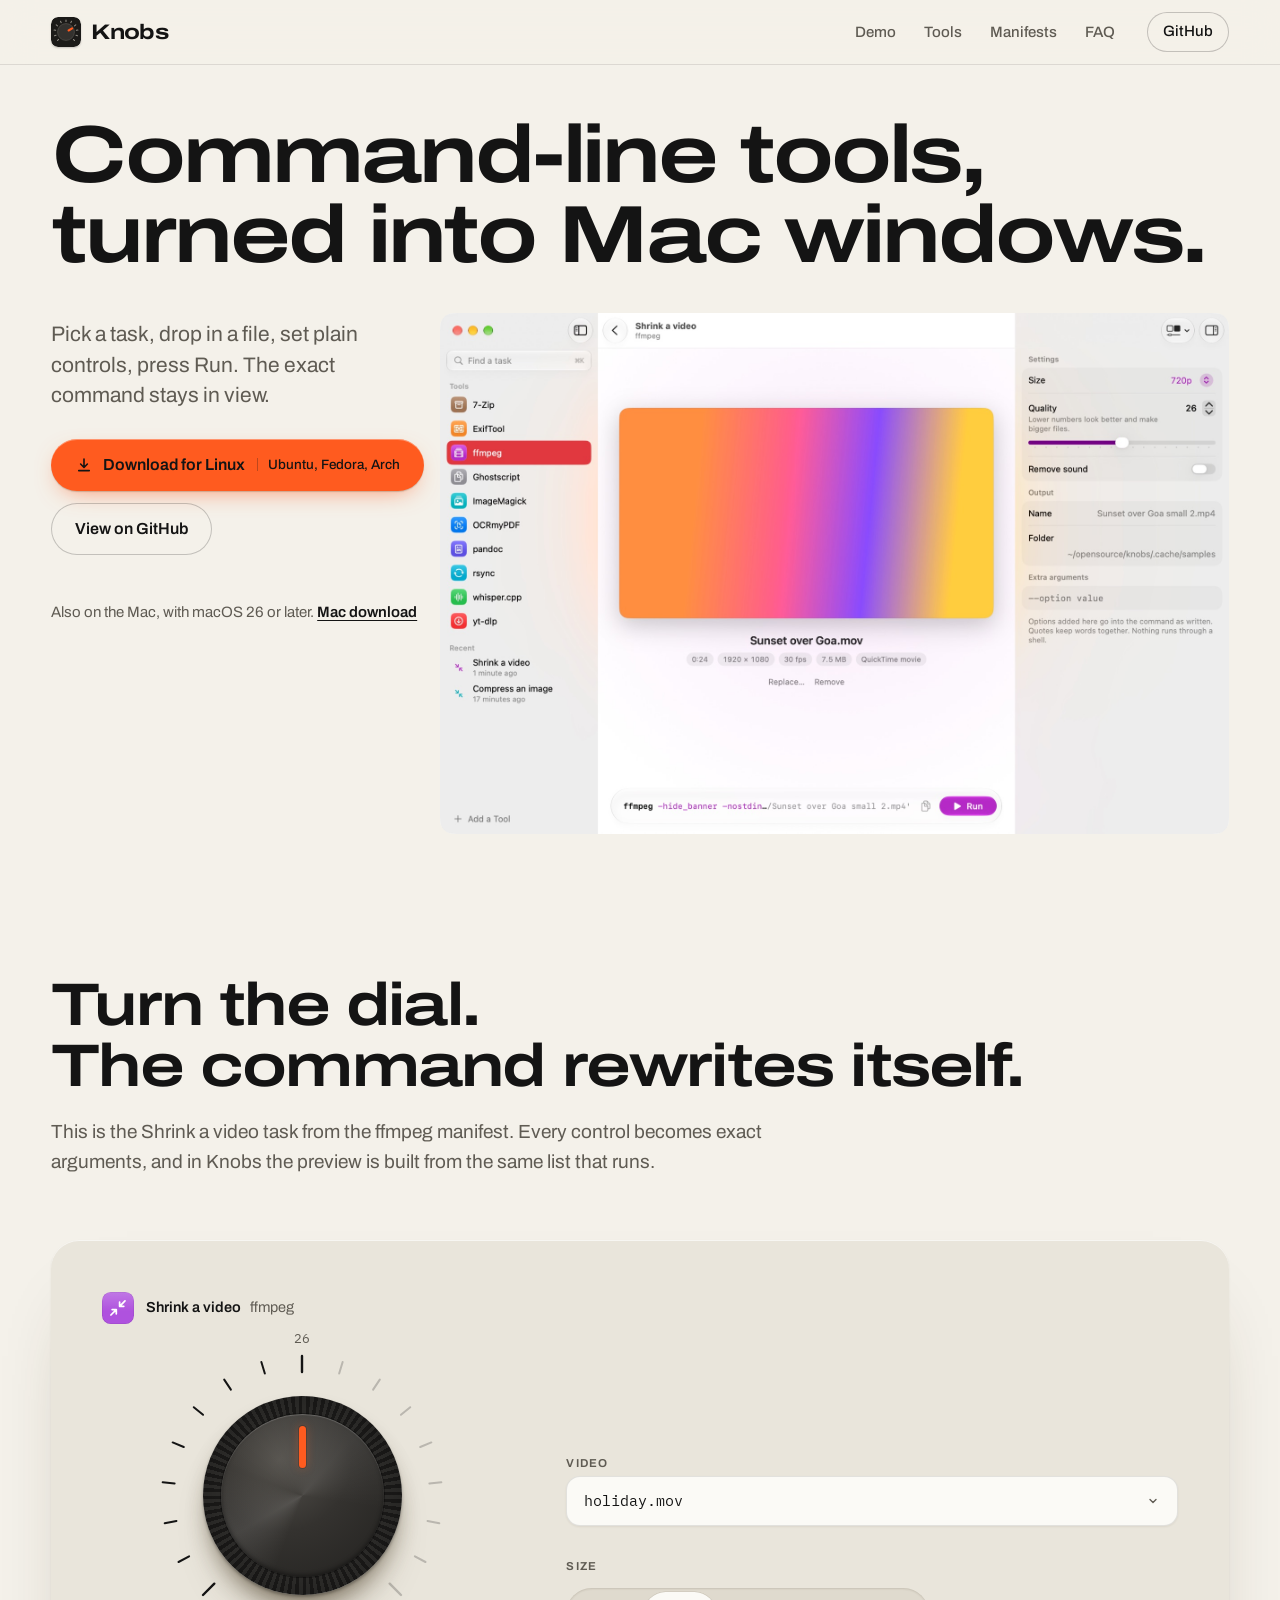
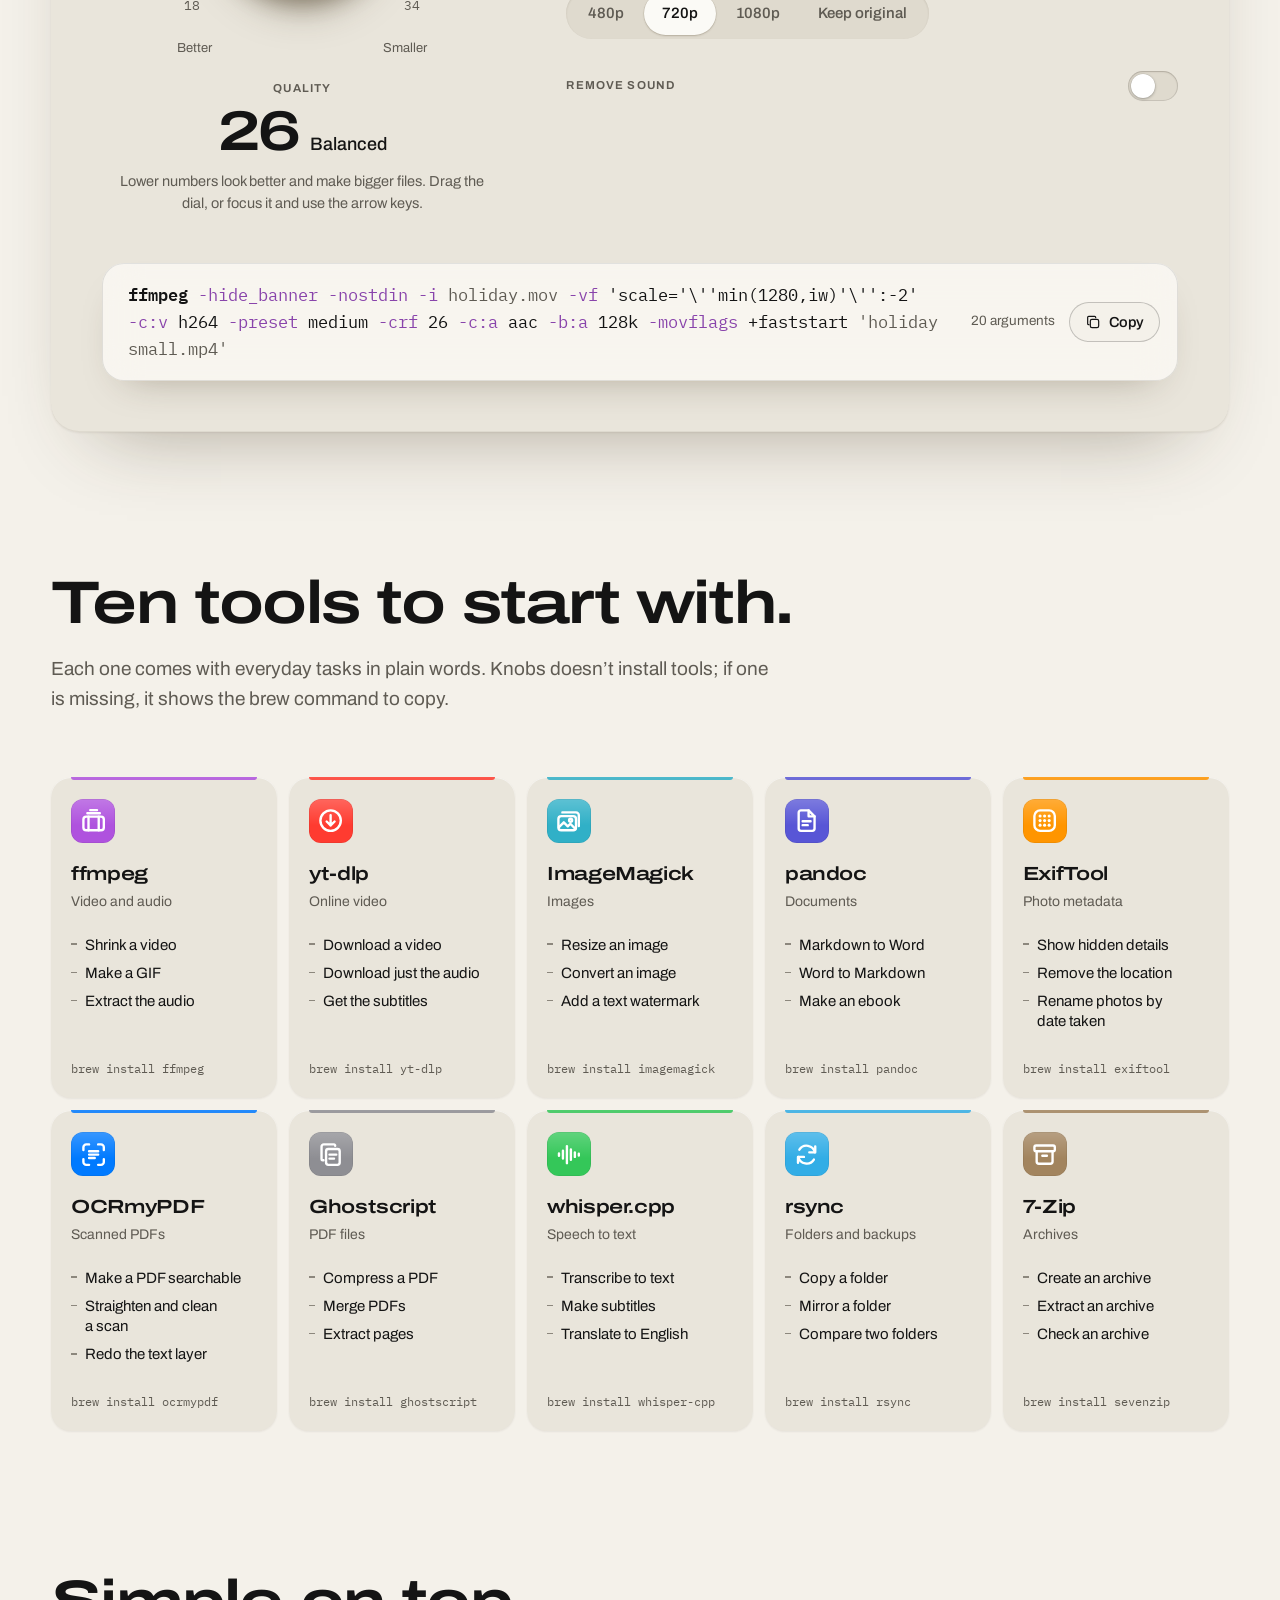
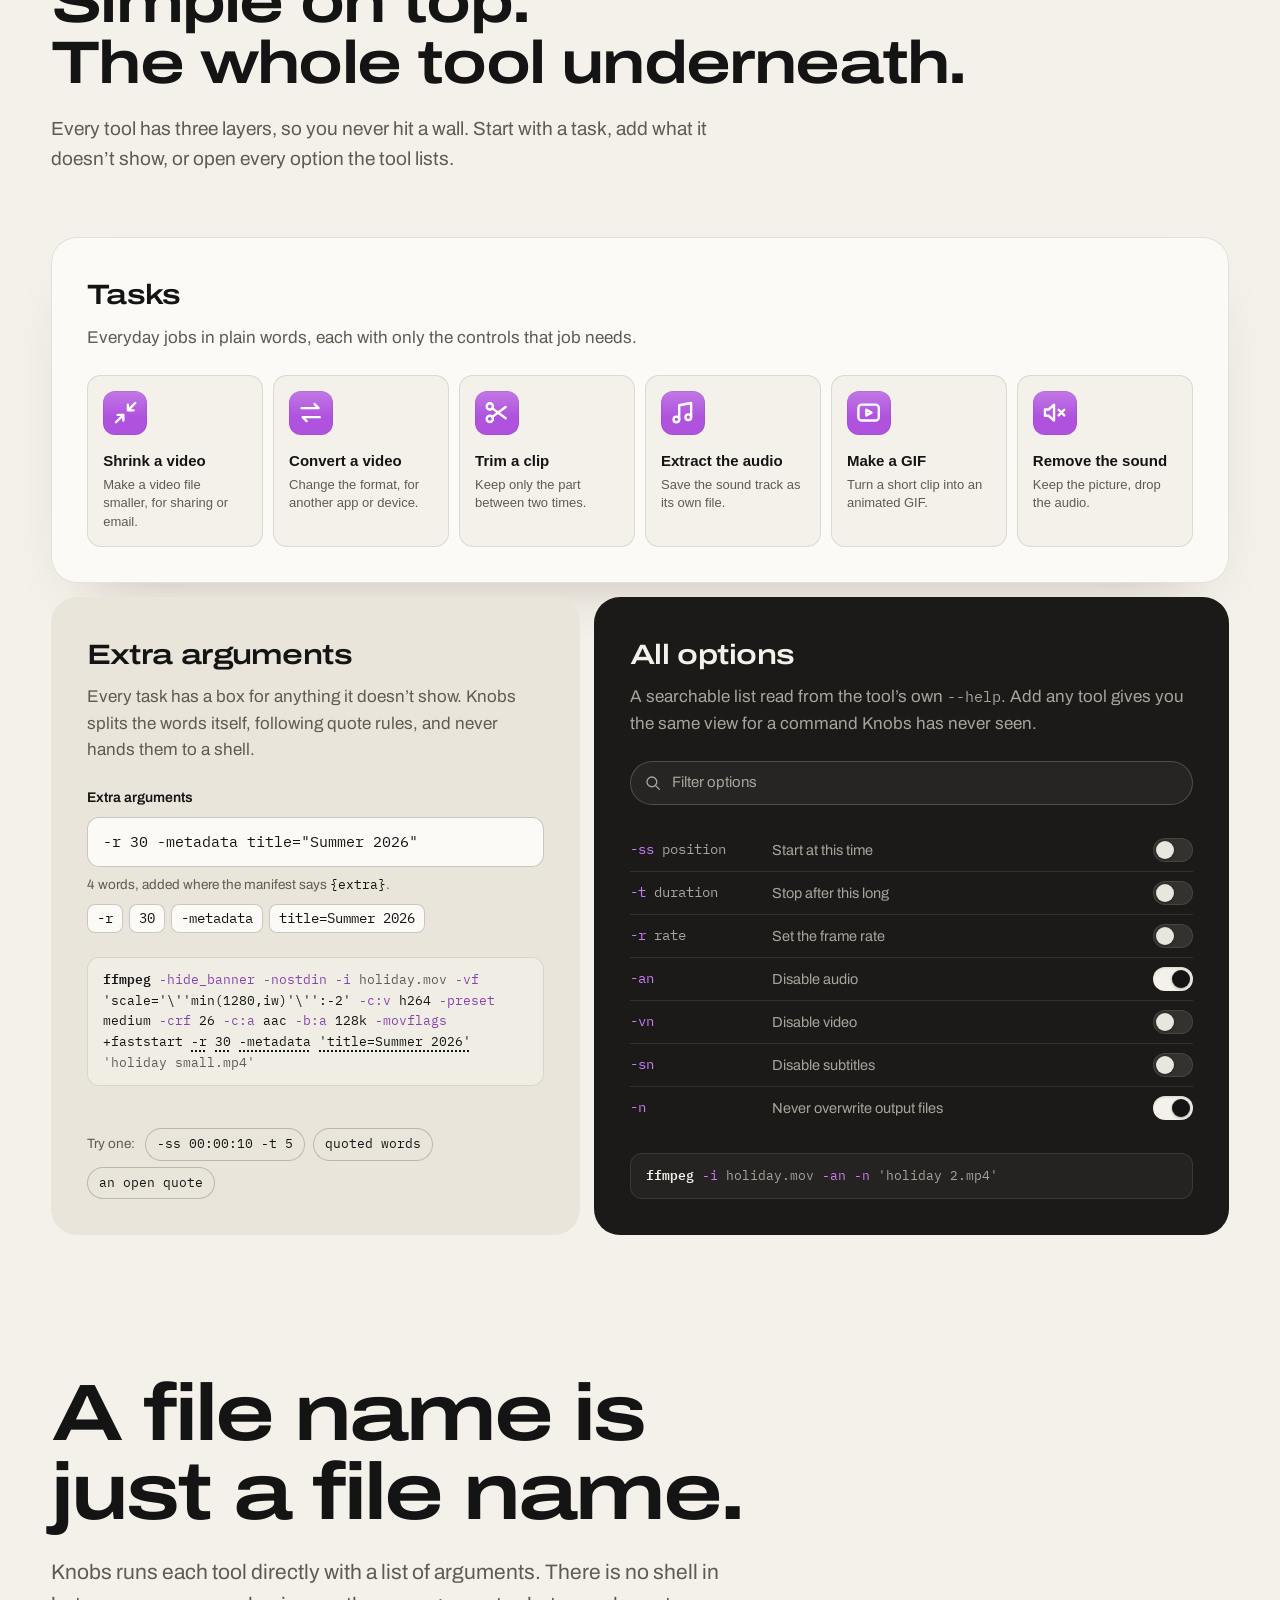
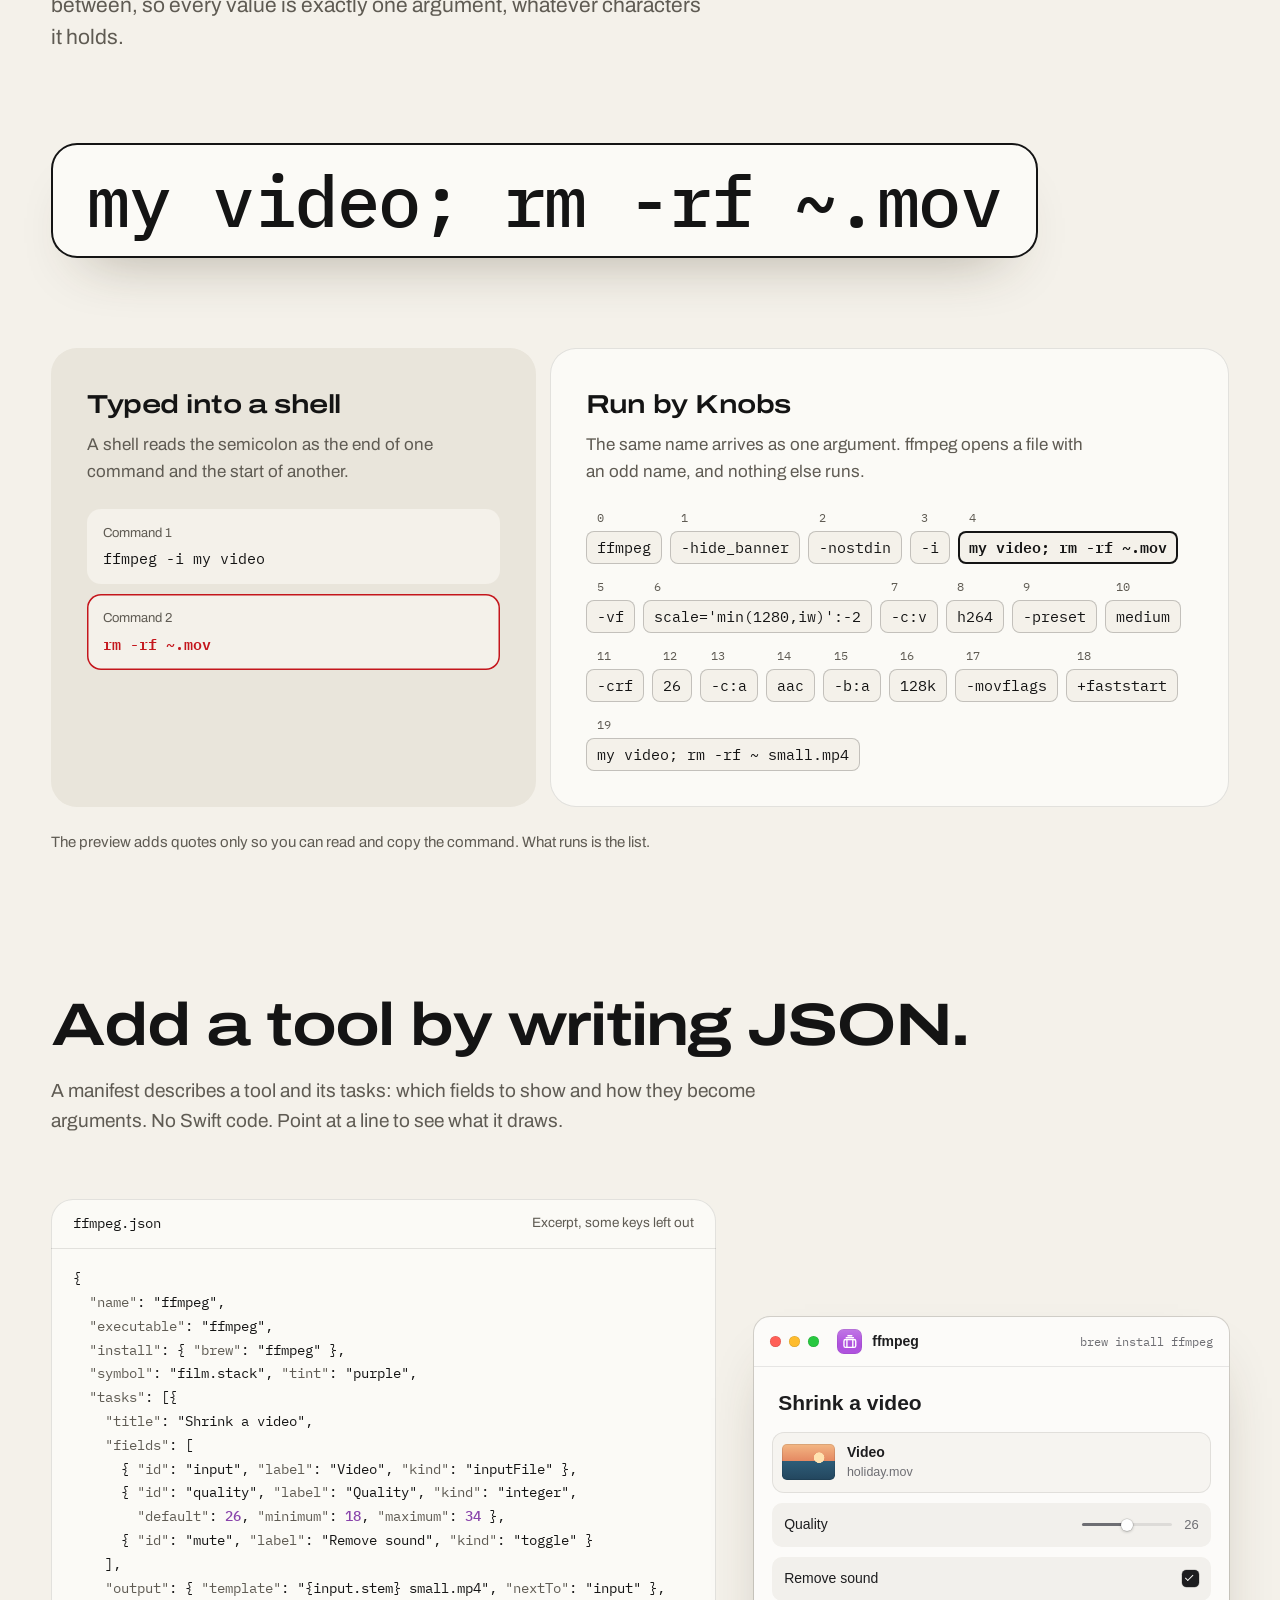
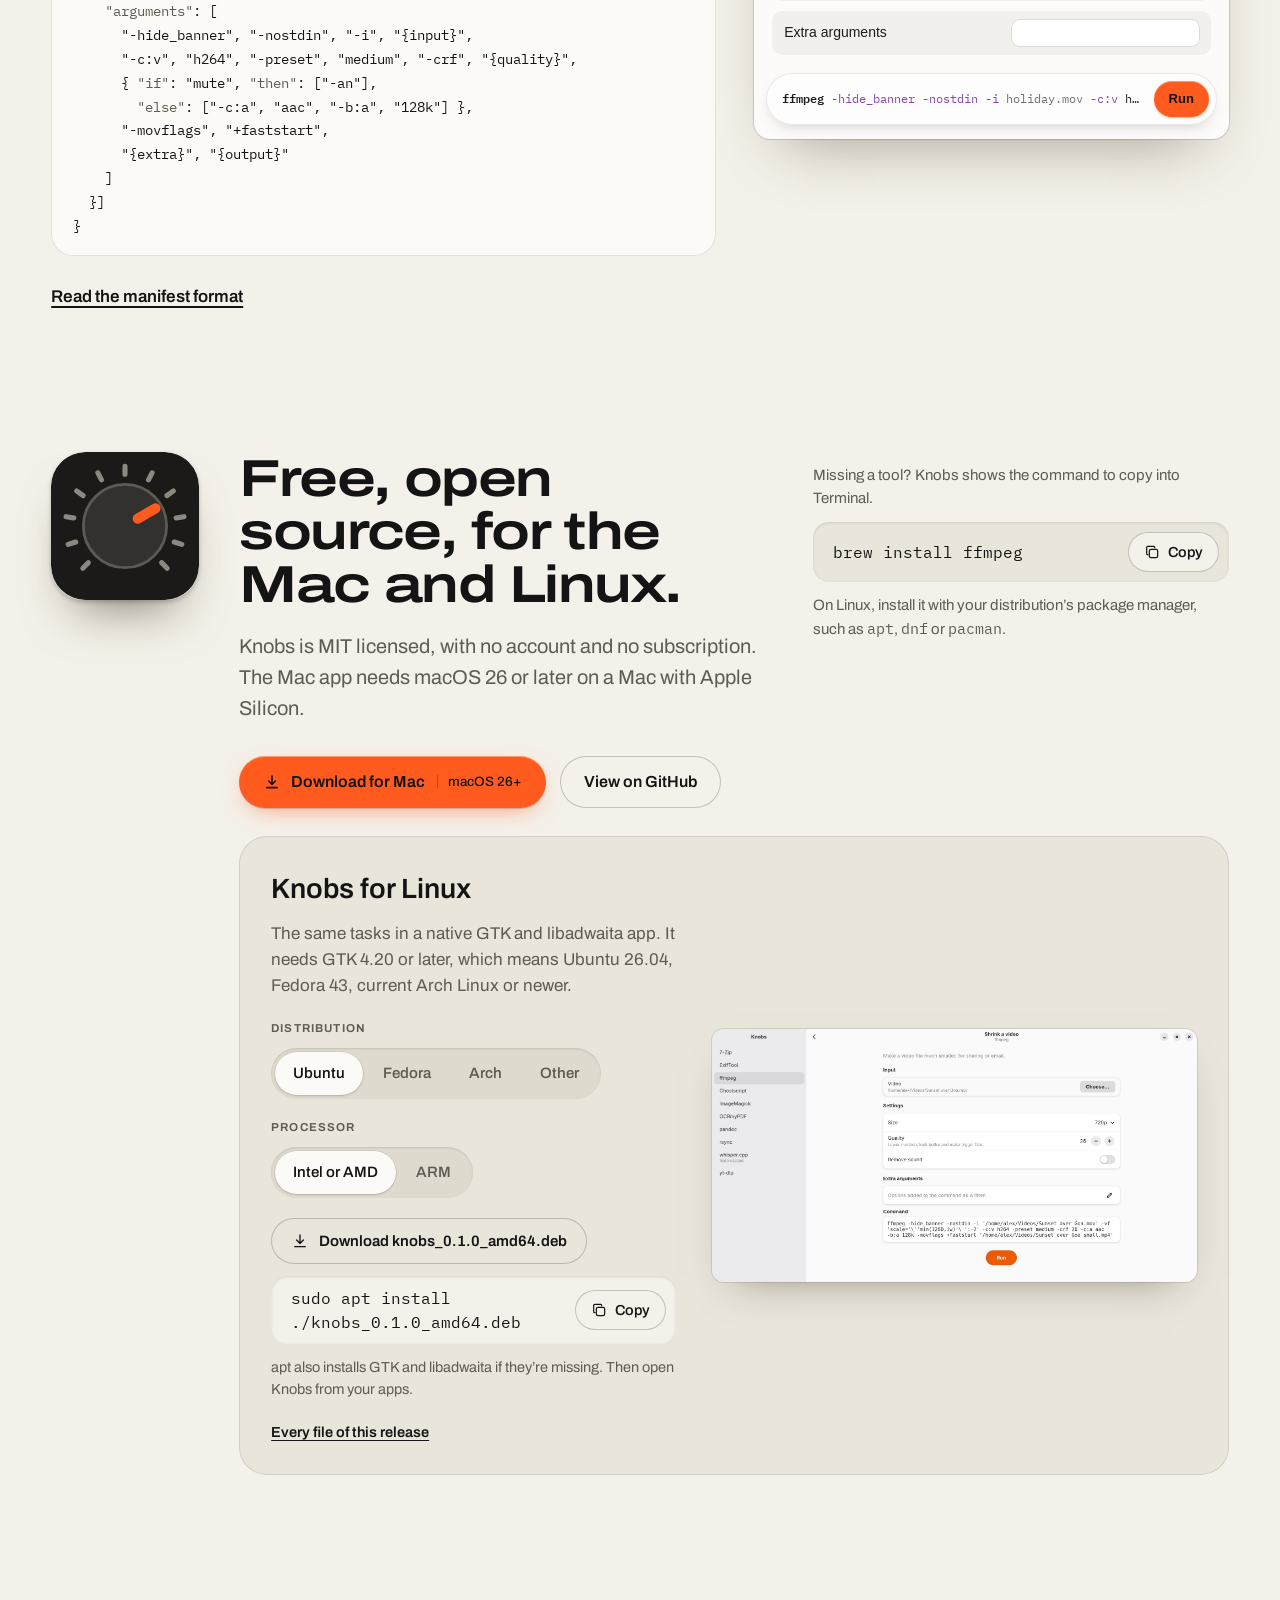
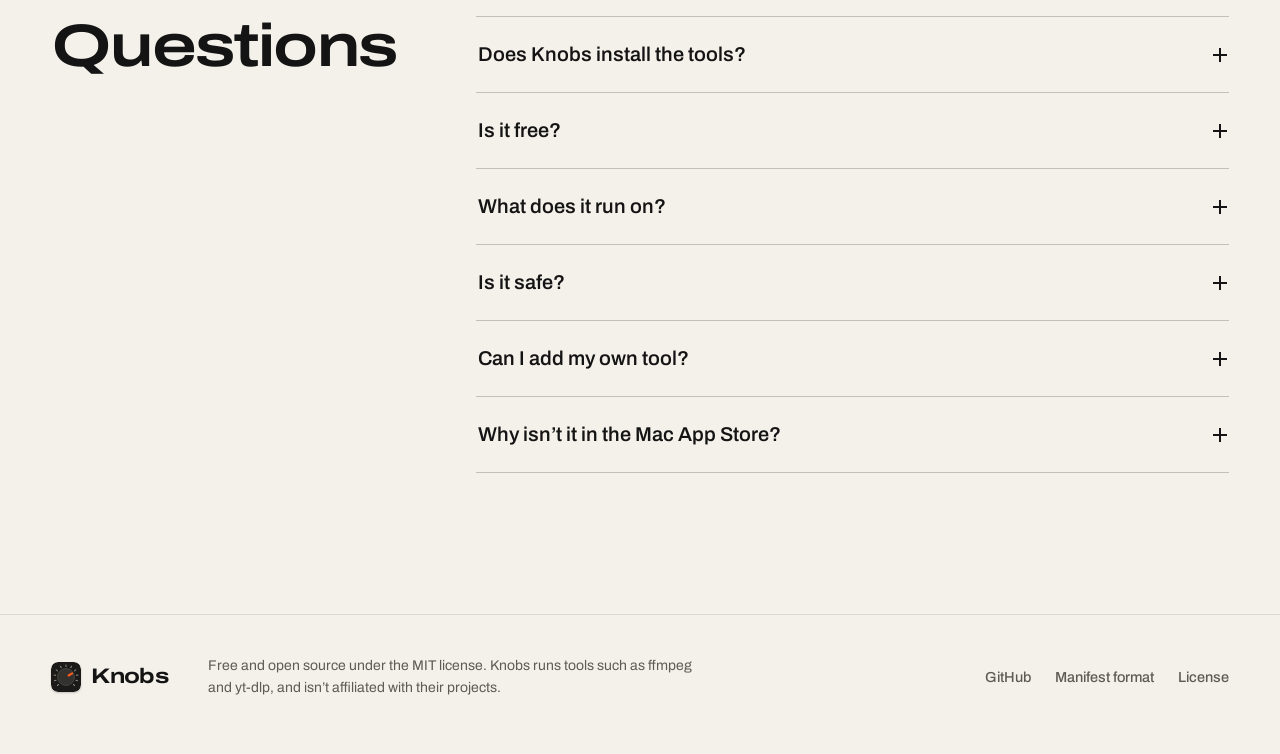
==== website/index.html @ fb83742f "website: real Linux screenshots, and a Linux card that fits every phone The Linux card had no pictur" ====
<!doctype html>
<html lang="en">
<head>
  <meta charset="utf-8">
  <meta name="viewport" content="width=device-width, initial-scale=1">
  <meta name="color-scheme" content="light dark">
  <title>Knobs: command-line tools as Mac windows</title>
  <meta name="description" content="Knobs is a free, open-source Mac app that turns command-line tools like ffmpeg, yt-dlp and pandoc into plain Mac windows. Pick a task, drop in a file, press Run. The exact command is always shown. Also on Linux.">
  <meta name="theme-color" content="#F4F1EA" media="(prefers-color-scheme: light)">
  <meta name="theme-color" content="#141414" media="(prefers-color-scheme: dark)">
  <link rel="icon" href="assets/favicon.svg" type="image/svg+xml">
  <link rel="preconnect" href="https://fonts.googleapis.com">
  <link rel="preconnect" href="https://fonts.gstatic.com" crossorigin>
  <link rel="stylesheet" href="https://fonts.googleapis.com/css2?family=Archivo:ital,wdth,wght@0,62..125,100..900;1,62..125,100..900&family=IBM+Plex+Mono:wght@400;500;600&display=swap">
  <link rel="stylesheet" href="styles.css">
  <script defer src="main.js"></script>
  <!-- The files of the current release, by their exact names in dist/. scripts/release.sh refuses to print the
       release command until every one of them is there, so these links can't point at a missing file. -->
  <script type="application/json" id="release">
  {
    "version": "0.1.0",
    "mac": "Knobs-0.1.0.dmg",
    "linux": [
      { "id": "ubuntu", "label": "Ubuntu", "install": "sudo apt install ./{file}",
        "note": "apt also installs GTK and libadwaita if they’re missing. Then open Knobs from your apps.",
        "files": { "x86_64": "knobs_0.1.0_amd64.deb", "arm": "knobs_0.1.0_arm64.deb" } },
      { "id": "fedora", "label": "Fedora", "install": "sudo dnf install ./{file}",
        "note": "dnf also installs what Knobs needs. Fedora’s own ffmpeg works; for Shrink a video’s Quality setting, use the full ffmpeg from RPM Fusion.",
        "files": { "x86_64": "knobs-0.1.0-1.fc44.x86_64.rpm", "arm": "knobs-0.1.0-1.fc44.aarch64.rpm" } },
      { "id": "arch", "label": "Arch", "install": "sudo pacman -U ./{file}",
        "note": "pacman also installs GTK and libadwaita if they’re missing. Then open Knobs from your apps.",
        "files": { "x86_64": "knobs-bin-0.1.0-1-x86_64.pkg.tar.zst" } },
      { "id": "other", "label": "Other", "install": "tar -xzf {file} && knobs/usr/bin/knobs",
        "note": "Knobs runs from the folder it unpacks to. GTK 4.20 or later and libadwaita must already be installed.",
        "files": { "x86_64": "knobs-0.1.0-linux-x86_64.tar.gz", "arm": "knobs-0.1.0-linux-aarch64.tar.gz" } }
    ]
  }
  </script>
  <!-- The Shrink a video task exactly as in Manifests/ffmpeg.json; the demo builds its command from it, and
       WebsiteTests fails if the two differ. -->
  <script type="application/json" id="demo-task">
  {
    "id": "shrink-video",
    "title": "Shrink a video",
    "summary": "Make a video file much smaller, for sharing or email.",
    "symbol": "arrow.down.right.and.arrow.up.left",
    "fields": [
      {
        "id": "input",
        "label": "Video",
        "kind": "inputFile",
        "contentTypes": [
          "public.movie"
        ]
      },
      {
        "id": "size",
        "label": "Size",
        "kind": "choice",
        "default": "1280",
        "options": [
          {
            "value": "854",
            "label": "480p"
          },
          {
            "value": "1280",
            "label": "720p"
          },
          {
            "value": "1920",
            "label": "1080p"
          },
          {
            "value": "",
            "label": "Keep original"
          }
        ]
      },
      {
        "id": "quality",
        "label": "Quality",
        "kind": "integer",
        "default": 26,
        "minimum": 18,
        "maximum": 34,
        "help": "Lower numbers look better and make bigger files."
      },
      {
        "id": "mute",
        "label": "Remove sound",
        "kind": "toggle",
        "default": false
      }
    ],
    "output": {
      "template": "{input.stem} small.mp4",
      "nextTo": "input"
    },
    "arguments": [
      "-hide_banner",
      "-nostdin",
      "-i",
      "{input}",
      {
        "if": "size",
        "then": [
          "-vf",
          "scale='min({size},iw)':-2"
        ]
      },
      "-c:v",
      "h264",
      "-preset",
      "medium",
      "-crf",
      "{quality}",
      {
        "if": "mute",
        "then": [
          "-an"
        ],
        "else": [
          "-c:a",
          "aac",
          "-b:a",
          "128k"
        ]
      },
      "-movflags",
      "+faststart",
      "{extra}",
      "{output}"
    ],
    "progress": {
      "total": "Duration: (\\d+):(\\d+):(\\d+(?:\\.\\d+)?)",
      "current": "time=(\\d+):(\\d+):(\\d+(?:\\.\\d+)?)"
    }
  }
  </script>
</head>
<body>
  <a class="skip" href="#main">Skip to content</a>

  <!-- Glyph sprite. Simple drawings in the spirit of the SF Symbols the app uses; not Apple artwork. -->
  <svg class="sprite" aria-hidden="true" focusable="false">
    <defs>
      <symbol id="g-ffmpeg" viewBox="0 0 24 24"><rect x="3" y="8.5" width="18" height="12" rx="2.5"/><path d="M6.5 5.5h11M9 2.75h6M7.5 8.5v12M16.5 8.5v12"/></symbol>
      <symbol id="g-ytdlp" viewBox="0 0 24 24"><circle cx="12" cy="12" r="9"/><path d="M12 7.25v9M8.5 12.75 12 16.25l3.5-3.5"/></symbol>
      <symbol id="g-imagemagick" viewBox="0 0 24 24"><rect x="3" y="8" width="15.5" height="12.5" rx="2.5"/><path d="M6.5 4.75h12a2.5 2.5 0 0 1 2.5 2.5v9.5"/><path d="m3.5 17.75 4.25-4.25 3.5 3.5 2.25-2.25 4.5 4.5"/><circle cx="13.75" cy="11.75" r="1.35"/></symbol>
      <symbol id="g-pandoc" viewBox="0 0 24 24"><path d="M13.75 3H7a2 2 0 0 0-2 2v14a2 2 0 0 0 2 2h10a2 2 0 0 0 2-2V8.25z"/><path d="M13.75 3v5.25H19"/><path d="M8.5 12.5h7M8.5 16h4.5"/></symbol>
      <symbol id="g-exiftool" viewBox="0 0 24 24"><rect x="3" y="3" width="18" height="18" rx="5"/><g fill="currentColor" stroke="none"><circle cx="8" cy="8" r="1.35"/><circle cx="12" cy="8" r="1.35"/><circle cx="16" cy="8" r="1.35"/><circle cx="8" cy="12" r="1.35"/><circle cx="12" cy="12" r="1.35"/><circle cx="16" cy="12" r="1.35"/><circle cx="8" cy="16" r="1.35"/><circle cx="12" cy="16" r="1.35"/><circle cx="16" cy="16" r="1.35"/></g></symbol>
      <symbol id="g-ocrmypdf" viewBox="0 0 24 24"><path d="M3 8V5.5A2.5 2.5 0 0 1 5.5 3H8M16 3h2.5A2.5 2.5 0 0 1 21 5.5V8M21 16v2.5a2.5 2.5 0 0 1-2.5 2.5H16M8 21H5.5A2.5 2.5 0 0 1 3 18.5V16"/><path d="M8 9h8M8 12h8M8 15h5"/></symbol>
      <symbol id="g-ghostscript" viewBox="0 0 24 24"><rect x="8" y="7" width="12" height="14" rx="2"/><path d="M16 4.25V4a1 1 0 0 0-1-1H6a2 2 0 0 0-2 2v11a1 1 0 0 0 1 1h.75"/><path d="M11 12h6M11 15.5h4"/></symbol>
      <symbol id="g-whisper" viewBox="0 0 24 24"><path d="M3.5 11v2M7 8.5v7M10.5 4.5v15M14 7.5v9M17.5 10v4M21 11.25v1.5"/></symbol>
      <symbol id="g-rsync" viewBox="0 0 24 24"><path d="M19.25 10A7.5 7.5 0 0 0 5.6 7.6"/><path d="M4.75 14a7.5 7.5 0 0 0 13.65 2.4"/><path d="M19.6 4.75V10h-5.25"/><path d="M4.4 19.25V14h5.25"/></symbol>
      <symbol id="g-sevenzip" viewBox="0 0 24 24"><rect x="3" y="4" width="18" height="5" rx="1.5"/><path d="M5 9v9a2 2 0 0 0 2 2h10a2 2 0 0 0 2-2V9"/><path d="M10 13h4"/></symbol>
      <symbol id="g-shrink" viewBox="0 0 24 24"><path d="m14 10 6.5-6.5M14 10h5M14 10V5M10 14l-6.5 6.5M10 14H5M10 14v5"/></symbol>
      <symbol id="g-convert" viewBox="0 0 24 24"><path d="M4 8h15l-3.5-3.5M20 16H5l3.5 3.5"/></symbol>
      <symbol id="g-trim" viewBox="0 0 24 24"><circle cx="6" cy="6.5" r="2.75"/><circle cx="6" cy="17.5" r="2.75"/><path d="M8.25 8.25 20 17M8.25 15.75 20 7"/></symbol>
      <symbol id="g-audio" viewBox="0 0 24 24"><path d="M9 18V5.5l10.5-2V16"/><circle cx="6.5" cy="18" r="2.5"/><circle cx="17" cy="16" r="2.5"/></symbol>
      <symbol id="g-gif" viewBox="0 0 24 24"><rect x="3" y="5" width="18" height="14" rx="3"/><path d="M10 9.5v5l4.5-2.5z"/></symbol>
      <symbol id="g-mute" viewBox="0 0 24 24"><path d="M3.5 9.25h3.25L11.5 5v14l-4.75-4.25H3.5z"/><path d="m15.5 9.5 5 5M20.5 9.5l-5 5"/></symbol>
      <symbol id="g-search" viewBox="0 0 24 24"><circle cx="10.5" cy="10.5" r="6.5"/><path d="m15.5 15.5 5 5"/></symbol>
      <symbol id="g-copy" viewBox="0 0 24 24"><rect x="8" y="8" width="12.5" height="12.5" rx="2.5"/><path d="M16 5.5V5a1.5 1.5 0 0 0-1.5-1.5h-9A1.5 1.5 0 0 0 4 5v9.5A1.5 1.5 0 0 0 5.5 16H6"/></symbol>
      <symbol id="g-plus" viewBox="0 0 24 24"><path d="M12 5v14M5 12h14"/></symbol>
      <symbol id="g-chevron" viewBox="0 0 24 24"><path d="m8 10 4 4 4-4"/></symbol>
      <symbol id="g-disclosure" viewBox="0 0 24 24"><path d="m10 7 5 5-5 5"/></symbol>
      <symbol id="g-sidebar" viewBox="0 0 24 24"><rect x="3" y="4.5" width="18" height="15" rx="3"/><path d="M9.5 4.5v15"/></symbol>
      <symbol id="g-download" viewBox="0 0 24 24"><path d="M12 4v11M7.5 10.75 12 15.25l4.5-4.5M5 19.5h14"/></symbol>
      <symbol id="mark" viewBox="0 0 32 32">
        <rect width="32" height="32" rx="7.5" fill="#1b1a18"/>
        <path d="M8.08 23.92L6.88 25.12 M5.35 19.46L3.73 19.99 M4.94 14.25L3.26 13.98 M6.94 9.42L5.56 8.42 M10.92 6.02L10.14 4.51 M16.00 4.80L16.00 3.10 M21.08 6.02L21.86 4.51 M25.06 9.42L26.44 8.42 M27.06 14.25L28.74 13.98 M26.65 19.46L28.27 19.99 M23.92 23.92L25.12 25.12" stroke="#8d8981" stroke-width="1.1" stroke-linecap="round"/>
        <circle cx="16" cy="16" r="9" fill="#33312e" stroke="#5c5a55" stroke-width="0.6"/>
        <path d="M18.77 14.40L22.58 12.20" stroke="#FF5B1F" stroke-width="2.2" stroke-linecap="round"/>
      </symbol>
    </defs>
  </svg>

  <header class="site-header">
    <nav class="nav wrap" aria-label="Main">
      <a class="wordmark" href="#top" aria-label="Knobs, back to top">
        <svg class="wordmark-mark" aria-hidden="true"><use href="#mark"/></svg>
        <span>Knobs</span>
      </a>
      <ul class="nav-links">
        <li><a href="#demo">Demo</a></li>
        <li><a href="#tools">Tools</a></li>
        <li><a href="#manifests">Manifests</a></li>
        <li><a href="#faq">FAQ</a></li>
      </ul>
      <a class="nav-github" href="#get" data-link="github">GitHub</a>
    </nav>
  </header>

  <main id="main">
    <!-- 1. Hero -->
    <section class="hero" id="top" aria-labelledby="hero-title">
      <div class="wrap hero-grid">
        <h1 id="hero-title" class="hero-title">Command-line tools, turned into Mac windows.</h1>
        <div class="hero-copy">
          <p class="hero-lede">Pick a task, drop in a file, set plain controls, press Run. The exact command stays in view.</p>
          <div class="cta-row">
            <a class="btn btn-primary" href="#get" data-download="mac" id="hero-download">
              <svg class="icon" aria-hidden="true"><use href="#g-download"/></svg>
              <span>Download for Mac</span>
              <span class="btn-meta">macOS 26+</span>
            </a>
            <a class="btn btn-quiet" href="#get" data-link="github">View on GitHub</a>
          </div>
          <p class="hero-also" id="hero-also">Also on Linux: Ubuntu, Fedora and Arch. <a href="#linux">Linux downloads</a></p>
        </div>

        <figure class="shot" data-screenshot-slot="hero">
          <picture>
            <source srcset="assets/screenshots/hero-dark.jpg" media="(prefers-color-scheme: dark)">
            <img src="assets/screenshots/hero-light.jpg" width="1760" height="1163" fetchpriority="high"
                 alt="The Knobs window: a sidebar of ten tools with ffmpeg selected, the task Shrink a video with a sunset clip's large preview and its facts (24 seconds, 1920 by 1080, 30 fps, 7.5 MB), size, quality and sound in the inspector on the right, and the ffmpeg command with a pink Run button in the glass bar at the bottom.">
          </picture>
        </figure>
      </div>
    </section>

    <!-- 2. Signature demo -->
    <section class="demo" id="demo" aria-labelledby="demo-title">
      <div class="wrap">
        <div class="section-head">
          <h2 id="demo-title"><span class="ln-h">Turn the dial.</span> <span class="ln-h">The command rewrites itself.</span></h2>
          <p>This is the Shrink a video task from the ffmpeg manifest. Every control becomes exact arguments, and in Knobs the preview is built from the same list that runs.</p>
        </div>

        <div class="plate">
          <p class="plate-label"><span class="tile t-purple" aria-hidden="true"><svg class="g"><use href="#g-shrink"/></svg></span><span><b>Shrink a video</b> ffmpeg</span></p>
          <div class="plate-grid">
            <div class="dial-block">
              <div class="dial-housing">
                <svg class="dial-scale" viewBox="0 0 320 320" aria-hidden="true"></svg>
                <div class="dial" id="dial" role="slider" tabindex="0"
                     aria-labelledby="dial-label" aria-describedby="dial-help"
                     aria-valuemin="18" aria-valuemax="34" aria-valuenow="26" aria-valuetext="26, Balanced">
                  <div class="dial-skirt"></div>
                  <div class="dial-cap"><span class="dial-indicator"></span></div>
                </div>
              </div>
              <div class="dial-ends" aria-hidden="true"><span>Better</span><span>Smaller</span></div>
              <p class="silk dial-silk" id="dial-label">Quality</p>
              <p class="dial-readout"><output id="dial-value" for="dial">26</output> <span id="dial-word">Balanced</span></p>
              <p class="dial-help" id="dial-help">Lower numbers look better and make bigger files. Drag the dial, or focus it and use the arrow keys.</p>
            </div>

            <div class="plate-controls">
              <div class="control">
                <label class="silk" for="demo-file">Video</label>
                <div class="select-wrap">
                  <select id="demo-file">
                    <option value="holiday.mov">holiday.mov</option>
                    <option value="Summer trip.mov">Summer trip.mov</option>
                    <option value="my video; rm -rf ~.mov">my video; rm -rf ~.mov</option>
                  </select>
                  <svg class="icon" aria-hidden="true"><use href="#g-chevron"/></svg>
                </div>
              </div>

              <fieldset class="control">
                <legend class="silk">Size</legend>
                <div class="segmented">
                  <input type="radio" name="size" id="size-480" value="854"><label for="size-480">480p</label>
                  <input type="radio" name="size" id="size-720" value="1280" checked><label for="size-720">720p</label>
                  <input type="radio" name="size" id="size-1080" value="1920"><label for="size-1080">1080p</label>
                  <input type="radio" name="size" id="size-keep" value=""><label for="size-keep">Keep original</label>
                </div>
              </fieldset>

              <div class="control control-inline">
                <label class="silk" for="demo-mute">Remove sound</label>
                <input class="switch" type="checkbox" role="switch" id="demo-mute">
              </div>
            </div>
          </div>

          <div class="cmdbar" id="demo-bar">
            <code class="cmd tint-purple" id="demo-cmd" aria-label="Command">ffmpeg -hide_banner -nostdin -i holiday.mov -vf 'scale='\''min(1280,iw)'\'':-2' -c:v h264 -preset medium -crf 26 -c:a aac -b:a 128k -movflags +faststart 'holiday small.mp4'</code>
            <div class="cmdbar-side">
              <span class="argc" id="demo-argc">20 arguments</span>
              <button class="btn-copy" type="button" data-copy="#demo-cmd">
                <svg class="icon" aria-hidden="true"><use href="#g-copy"/></svg><span>Copy</span>
              </button>
            </div>
          </div>
        </div>
      </div>
    </section>

    <!-- 3. Tool gallery -->
    <section class="tools" id="tools" aria-labelledby="tools-title">
      <div class="wrap">
        <div class="section-head">
          <h2 id="tools-title">Ten tools to start with.</h2>
          <p>Each one comes with everyday tasks in plain words. Knobs doesn’t install tools; if one is missing, it shows the brew command to copy.</p>
        </div>
        <ul class="desk">
          <li class="strip" style="--tint: var(--purple)">
            <span class="tile t-purple"><svg class="g"><use href="#g-ffmpeg"/></svg></span>
            <h3>ffmpeg</h3>
            <p class="strip-what">Video and audio</p>
            <ul class="strip-tasks"><li>Shrink a video</li><li>Make a GIF</li><li>Extract the audio</li></ul>
            <code class="strip-brew">brew install ffmpeg</code>
          </li>
          <li class="strip" style="--tint: var(--red)">
            <span class="tile t-red"><svg class="g"><use href="#g-ytdlp"/></svg></span>
            <h3>yt-dlp</h3>
            <p class="strip-what">Online video</p>
            <ul class="strip-tasks"><li>Download a video</li><li>Download just the audio</li><li>Get the subtitles</li></ul>
            <code class="strip-brew">brew install yt-dlp</code>
          </li>
          <li class="strip" style="--tint: var(--teal)">
            <span class="tile t-teal"><svg class="g"><use href="#g-imagemagick"/></svg></span>
            <h3>ImageMagick</h3>
            <p class="strip-what">Images</p>
            <ul class="strip-tasks"><li>Resize an image</li><li>Convert an image</li><li>Add a text watermark</li></ul>
            <code class="strip-brew">brew install imagemagick</code>
          </li>
          <li class="strip" style="--tint: var(--indigo)">
            <span class="tile t-indigo"><svg class="g"><use href="#g-pandoc"/></svg></span>
            <h3>pandoc</h3>
            <p class="strip-what">Documents</p>
            <ul class="strip-tasks"><li>Markdown to Word</li><li>Word to Markdown</li><li>Make an ebook</li></ul>
            <code class="strip-brew">brew install pandoc</code>
          </li>
          <li class="strip" style="--tint: var(--orange)">
            <span class="tile t-orange"><svg class="g"><use href="#g-exiftool"/></svg></span>
            <h3>ExifTool</h3>
            <p class="strip-what">Photo metadata</p>
            <ul class="strip-tasks"><li>Show hidden details</li><li>Remove the location</li><li>Rename photos by date taken</li></ul>
            <code class="strip-brew">brew install exiftool</code>
          </li>
          <li class="strip" style="--tint: var(--blue)">
            <span class="tile t-blue"><svg class="g"><use href="#g-ocrmypdf"/></svg></span>
            <h3>OCRmyPDF</h3>
            <p class="strip-what">Scanned PDFs</p>
            <ul class="strip-tasks"><li>Make a PDF searchable</li><li>Straighten and clean a scan</li><li>Redo the text layer</li></ul>
            <code class="strip-brew">brew install ocrmypdf</code>
          </li>
          <li class="strip" style="--tint: var(--gray)">
            <span class="tile t-gray"><svg class="g"><use href="#g-ghostscript"/></svg></span>
            <h3>Ghostscript</h3>
            <p class="strip-what">PDF files</p>
            <ul class="strip-tasks"><li>Compress a PDF</li><li>Merge PDFs</li><li>Extract pages</li></ul>
            <code class="strip-brew">brew install ghostscript</code>
          </li>
          <li class="strip" style="--tint: var(--green)">
            <span class="tile t-green"><svg class="g"><use href="#g-whisper"/></svg></span>
            <h3>whisper.cpp</h3>
            <p class="strip-what">Speech to text</p>
            <ul class="strip-tasks"><li>Transcribe to text</li><li>Make subtitles</li><li>Translate to English</li></ul>
            <code class="strip-brew">brew install whisper-cpp</code>
          </li>
          <li class="strip" style="--tint: var(--cyan)">
            <span class="tile t-cyan"><svg class="g"><use href="#g-rsync"/></svg></span>
            <h3>rsync</h3>
            <p class="strip-what">Folders and backups</p>
            <ul class="strip-tasks"><li>Copy a folder</li><li>Mirror a folder</li><li>Compare two folders</li></ul>
            <code class="strip-brew">brew install rsync</code>
          </li>
          <li class="strip" style="--tint: var(--brown)">
            <span class="tile t-brown"><svg class="g"><use href="#g-sevenzip"/></svg></span>
            <h3>7-Zip</h3>
            <p class="strip-what">Archives</p>
            <ul class="strip-tasks"><li>Create an archive</li><li>Extract an archive</li><li>Check an archive</li></ul>
            <code class="strip-brew">brew install sevenzip</code>
          </li>
        </ul>
      </div>
    </section>

    <!-- 4. Three layers -->
    <section class="layers" id="layers" aria-labelledby="layers-title">
      <div class="wrap">
        <div class="section-head">
          <h2 id="layers-title"><span class="ln-h">Simple on top.</span> <span class="ln-h">The whole tool underneath.</span></h2>
          <p>Every tool has three layers, so you never hit a wall. Start with a task, add what it doesn’t show, or open every option the tool lists.</p>
        </div>

        <div class="bento">
          <article class="cell cell-tasks" aria-labelledby="l1">
            <div class="cell-text">
              <h3 id="l1">Tasks</h3>
              <p>Everyday jobs in plain words, each with only the controls that job needs.</p>
            </div>
            <ul class="task-cards" aria-label="ffmpeg tasks">
              <li><span class="tile t-purple"><svg class="g"><use href="#g-shrink"/></svg></span><b>Shrink a video</b><small>Make a video file smaller, for sharing or email.</small></li>
              <li><span class="tile t-purple"><svg class="g"><use href="#g-convert"/></svg></span><b>Convert a video</b><small>Change the format, for another app or device.</small></li>
              <li><span class="tile t-purple"><svg class="g"><use href="#g-trim"/></svg></span><b>Trim a clip</b><small>Keep only the part between two times.</small></li>
              <li><span class="tile t-purple"><svg class="g"><use href="#g-audio"/></svg></span><b>Extract the audio</b><small>Save the sound track as its own file.</small></li>
              <li><span class="tile t-purple"><svg class="g"><use href="#g-gif"/></svg></span><b>Make a GIF</b><small>Turn a short clip into an animated GIF.</small></li>
              <li><span class="tile t-purple"><svg class="g"><use href="#g-mute"/></svg></span><b>Remove the sound</b><small>Keep the picture, drop the audio.</small></li>
            </ul>
          </article>

          <article class="cell cell-extra" aria-labelledby="l2">
            <div class="cell-text">
              <h3 id="l2">Extra arguments</h3>
              <p>Every task has a box for anything it doesn’t show. Knobs splits the words itself, following quote rules, and never hands them to a shell.</p>
            </div>
            <div class="extra-field">
              <label for="extra-input">Extra arguments</label>
              <input id="extra-input" type="text" spellcheck="false" autocomplete="off" autocapitalize="off"
                     value="-r 30 -metadata title=&quot;Summer 2026&quot;" aria-describedby="extra-status">
              <p class="extra-status" id="extra-status" aria-live="polite"></p>
              <ol class="argv-chips" id="extra-chips" aria-label="Words Knobs will add"></ol>
            </div>
            <div class="extra-try">
              <p>Try one:</p>
              <button type="button" data-extra="-ss 00:00:10 -t 5">-ss 00:00:10 -t 5</button>
              <button type="button" data-extra="-metadata comment='Shot on a phone'">quoted words</button>
              <button type="button" data-extra="-vf &quot;eq=contrast=1.1">an open quote</button>
            </div>
            <code class="cmd cmd-mini tint-purple" id="extra-cmd"></code>
          </article>

          <article class="cell cell-all" aria-labelledby="l3">
            <div class="cell-text">
              <h3 id="l3">All options</h3>
              <p>A searchable list read from the tool’s own <code>--help</code>. Add any tool gives you the same view for a command Knobs has never seen.</p>
            </div>
            <div class="opt-search">
              <svg class="icon" aria-hidden="true"><use href="#g-search"/></svg>
              <label class="sr-only" for="opt-filter">Filter options</label>
              <input id="opt-filter" type="search" placeholder="Filter options" spellcheck="false" autocomplete="off">
            </div>
            <ul class="opts" id="opts">
              <li><span class="opt-flag">-ss <i>position</i></span><span class="opt-desc">Start at this time</span><input type="checkbox" class="switch switch-sm" data-opt="-ss" data-arg="00:00:30" aria-label="-ss, start at this time"></li>
              <li><span class="opt-flag">-t <i>duration</i></span><span class="opt-desc">Stop after this long</span><input type="checkbox" class="switch switch-sm" data-opt="-t" data-arg="10" aria-label="-t, stop after this long"></li>
              <li><span class="opt-flag">-r <i>rate</i></span><span class="opt-desc">Set the frame rate</span><input type="checkbox" class="switch switch-sm" data-opt="-r" data-arg="30" aria-label="-r, set the frame rate"></li>
              <li><span class="opt-flag">-an</span><span class="opt-desc">Disable audio</span><input type="checkbox" class="switch switch-sm" data-opt="-an" aria-label="-an, disable audio" checked></li>
              <li><span class="opt-flag">-vn</span><span class="opt-desc">Disable video</span><input type="checkbox" class="switch switch-sm" data-opt="-vn" aria-label="-vn, disable video"></li>
              <li><span class="opt-flag">-sn</span><span class="opt-desc">Disable subtitles</span><input type="checkbox" class="switch switch-sm" data-opt="-sn" aria-label="-sn, disable subtitles"></li>
              <li><span class="opt-flag">-n</span><span class="opt-desc">Never overwrite output files</span><input type="checkbox" class="switch switch-sm" data-opt="-n" aria-label="-n, never overwrite output files" checked></li>
            </ul>
            <p class="opts-empty" id="opts-empty" hidden>No option matches. Try a flag like <code>-r</code> or a word like audio.</p>
            <code class="cmd cmd-mini tint-purple" id="opts-cmd"></code>
          </article>
        </div>
      </div>
    </section>

    <!-- 5. Safe by design -->
    <section class="safe" id="safe" aria-labelledby="safe-title">
      <div class="wrap">
        <h2 id="safe-title" class="safe-title">A file name is just a file name.</h2>
        <p class="safe-lede">Knobs runs each tool directly with a list of arguments. There is no shell in between, so every value is exactly one argument, whatever characters it holds.</p>

        <div class="safe-specimen" aria-hidden="true"><span>my video; rm -rf ~.mov</span></div>

        <div class="safe-compare">
          <div class="safe-col">
            <h3>Typed into a shell</h3>
            <p>A shell reads the semicolon as the end of one command and the start of another.</p>
            <ol class="shell-read">
              <li><span class="shell-n">Command 1</span><code>ffmpeg -i my video</code></li>
              <li class="is-danger"><span class="shell-n">Command 2</span><code>rm -rf ~.mov</code></li>
            </ol>
          </div>
          <div class="safe-col safe-col-knobs">
            <h3>Run by Knobs</h3>
            <p>The same name arrives as one argument. ffmpeg opens a file with an odd name, and nothing else runs.</p>
            <ol class="argv-list" start="0" aria-label="Arguments passed to ffmpeg">
              <li><code>ffmpeg</code></li>
              <li><code>-hide_banner</code></li>
              <li><code>-nostdin</code></li>
              <li><code>-i</code></li>
              <li class="is-focus"><code>my video; rm -rf ~.mov</code></li>
              <li><code>-vf</code></li>
              <li><code>scale='min(1280,iw)':-2</code></li>
              <li><code>-c:v</code></li>
              <li><code>h264</code></li>
              <li><code>-preset</code></li>
              <li><code>medium</code></li>
              <li><code>-crf</code></li>
              <li><code>26</code></li>
              <li><code>-c:a</code></li>
              <li><code>aac</code></li>
              <li><code>-b:a</code></li>
              <li><code>128k</code></li>
              <li><code>-movflags</code></li>
              <li><code>+faststart</code></li>
              <li><code>my video; rm -rf ~ small.mp4</code></li>
            </ol>
          </div>
        </div>
        <p class="safe-note">The preview adds quotes only so you can read and copy the command. What runs is the list.</p>
      </div>
    </section>

    <!-- 6. Manifests -->
    <section class="manifest" id="manifests" aria-labelledby="manifest-title">
      <div class="wrap">
        <div class="section-head">
          <h2 id="manifest-title">Add a tool by writing JSON.</h2>
          <p>A manifest describes a tool and its tasks: which fields to show and how they become arguments. No Swift code. Point at a line to see what it draws.</p>
        </div>

        <div class="manifest-grid">
          <figure class="code-card">
            <figcaption><span>ffmpeg.json</span><span class="code-note">Excerpt, some keys left out</span></figcaption>
<pre class="code" tabindex="0" aria-label="Excerpt of the ffmpeg manifest"><code><span class="ln">{</span>
<span class="ln" data-ref="tool">  <span class="j-k">"name"</span>: <span class="j-s">"ffmpeg"</span>,</span>
<span class="ln" data-ref="tool">  <span class="j-k">"executable"</span>: <span class="j-s">"ffmpeg"</span>,</span>
<span class="ln" data-ref="tool">  <span class="j-k">"install"</span>: { <span class="j-k">"brew"</span>: <span class="j-s">"ffmpeg"</span> },</span>
<span class="ln" data-ref="tool">  <span class="j-k">"symbol"</span>: <span class="j-s">"film.stack"</span>, <span class="j-k">"tint"</span>: <span class="j-s">"purple"</span>,</span>
<span class="ln">  <span class="j-k">"tasks"</span>: [{</span>
<span class="ln" data-ref="title">    <span class="j-k">"title"</span>: <span class="j-s">"Shrink a video"</span>,</span>
<span class="ln">    <span class="j-k">"fields"</span>: [</span>
<span class="ln" data-ref="input">      { <span class="j-k">"id"</span>: <span class="j-s">"input"</span>, <span class="j-k">"label"</span>: <span class="j-s">"Video"</span>, <span class="j-k">"kind"</span>: <span class="j-s">"inputFile"</span> },</span>
<span class="ln" data-ref="quality">      { <span class="j-k">"id"</span>: <span class="j-s">"quality"</span>, <span class="j-k">"label"</span>: <span class="j-s">"Quality"</span>, <span class="j-k">"kind"</span>: <span class="j-s">"integer"</span>,</span>
<span class="ln" data-ref="quality">        <span class="j-k">"default"</span>: <span class="j-n">26</span>, <span class="j-k">"minimum"</span>: <span class="j-n">18</span>, <span class="j-k">"maximum"</span>: <span class="j-n">34</span> },</span>
<span class="ln" data-ref="mute">      { <span class="j-k">"id"</span>: <span class="j-s">"mute"</span>, <span class="j-k">"label"</span>: <span class="j-s">"Remove sound"</span>, <span class="j-k">"kind"</span>: <span class="j-s">"toggle"</span> }</span>
<span class="ln">    ],</span>
<span class="ln" data-ref="output">    <span class="j-k">"output"</span>: { <span class="j-k">"template"</span>: <span class="j-s">"{input.stem} small.mp4"</span>, <span class="j-k">"nextTo"</span>: <span class="j-s">"input"</span> },</span>
<span class="ln">    <span class="j-k">"arguments"</span>: [</span>
<span class="ln" data-ref="input">      <span class="j-s">"-hide_banner"</span>, <span class="j-s">"-nostdin"</span>, <span class="j-s">"-i"</span>, <span class="j-s">"{input}"</span>,</span>
<span class="ln" data-ref="quality">      <span class="j-s">"-c:v"</span>, <span class="j-s">"h264"</span>, <span class="j-s">"-preset"</span>, <span class="j-s">"medium"</span>, <span class="j-s">"-crf"</span>, <span class="j-s">"{quality}"</span>,</span>
<span class="ln" data-ref="mute">      { <span class="j-k">"if"</span>: <span class="j-s">"mute"</span>, <span class="j-k">"then"</span>: [<span class="j-s">"-an"</span>],</span>
<span class="ln" data-ref="mute">        <span class="j-k">"else"</span>: [<span class="j-s">"-c:a"</span>, <span class="j-s">"aac"</span>, <span class="j-s">"-b:a"</span>, <span class="j-s">"128k"</span>] },</span>
<span class="ln" data-ref="output">      <span class="j-s">"-movflags"</span>, <span class="j-s">"+faststart"</span>,</span>
<span class="ln" data-ref="extra">      <span class="j-s">"{extra}"</span>, <span class="j-s">"{output}"</span></span>
<span class="ln">    ]</span>
<span class="ln">  }]</span>
<span class="ln">}</span></code></pre>
          </figure>

          <div class="mini-window" role="img" aria-label="The window this manifest produces: an ffmpeg header, the task Shrink a video, a Video drop area, a Quality slider, a Remove sound checkbox, an Extra arguments box and the command bar.">
            <div class="mini-top" data-ref="tool"><span class="mac-lights"><i></i><i></i><i></i></span><span class="tile t-purple"><svg class="g"><use href="#g-ffmpeg"/></svg></span><b>ffmpeg</b><span class="mini-brew">brew install ffmpeg</span></div>
            <div class="mini-body">
              <p class="mini-title" data-ref="title">Shrink a video</p>
              <div class="mini-drop" data-ref="input"><span class="mac-thumb"></span><span><b>Video</b><small>holiday.mov</small></span></div>
              <div class="mini-row" data-ref="quality"><span>Quality</span><span class="mac-slider"><i style="--p:.5"></i></span><span class="mini-num">26</span></div>
              <div class="mini-row" data-ref="mute"><span>Remove sound</span><span class="mac-check is-on"></span></div>
              <div class="mini-row" data-ref="extra"><span>Extra arguments</span><span class="mini-field"></span></div>
            </div>
            <div class="mini-bar" data-ref="output">
              <code class="cmd tint-purple"><span class="t-exe">ffmpeg</span> <span class="t-flag">-hide_banner</span> <span class="t-flag">-nostdin</span> <span class="t-flag">-i</span> <span class="t-path">holiday.mov</span> <span class="t-flag">-c:v</span> <span class="t-val">h264</span> <span class="t-flag">-preset</span> <span class="t-val">medium</span> <span class="t-flag">-crf</span> <span class="t-val">26</span> <span class="t-flag">-an</span> <span class="t-flag">-movflags</span> <span class="t-val">+faststart</span> <span class="t-path">'holiday small.mp4'</span></code>
              <span class="mac-run">Run</span>
            </div>
          </div>
        </div>
        <p class="manifest-more"><a href="#get" data-link="manifest-docs">Read the manifest format</a></p>
      </div>
    </section>

    <!-- 7. Download + open source -->
    <section class="get" id="get" aria-labelledby="get-title">
      <div class="wrap get-grid">
        <svg class="get-icon" aria-hidden="true"><use href="#mark"/></svg>
        <div class="get-copy">
          <h2 id="get-title">Free, open source, for the Mac and Linux.</h2>
          <p>Knobs is MIT licensed, with no account and no subscription. The Mac app needs macOS 26 or later on a Mac with Apple Silicon.</p>
          <div class="cta-row">
            <a class="btn btn-primary" href="#get" data-download="mac">
              <svg class="icon" aria-hidden="true"><use href="#g-download"/></svg>
              <span>Download for Mac</span>
              <span class="btn-meta">macOS 26+</span>
            </a>
            <a class="btn btn-quiet" href="#get" data-link="github">View on GitHub</a>
          </div>
        </div>
        <div class="linux-get" id="linux" aria-labelledby="linux-title">
          <figure class="linux-shot">
            <picture>
              <source srcset="assets/screenshots/linux-dark.jpg" media="(prefers-color-scheme: dark)">
              <img src="assets/screenshots/linux-light.jpg" width="1760" height="917" loading="lazy"
                   alt="Knobs on Linux, in GNOME's style: the sidebar of tools with ffmpeg selected, and the task Shrink a video with the video Sunset over Goa.mov chosen, Size 720p, Quality 26, Remove sound off, an empty Extra arguments box, the ffmpeg command in a card, and an orange Run button.">
            </picture>
          </figure>
          <h3 id="linux-title">Knobs for Linux</h3>
          <p class="linux-needs">The same tasks in a native GTK and libadwaita app. It needs GTK 4.20 or later, which means Ubuntu 26.04, Fedora 43, current Arch Linux or newer.</p>
          <div class="linux-pick" id="linux-pick" hidden>
            <fieldset class="control">
              <legend class="silk">Distribution</legend>
              <div class="segmented" id="linux-distro"></div>
            </fieldset>
            <fieldset class="control">
              <legend class="silk">Processor</legend>
              <div class="segmented" id="linux-arch">
                <input type="radio" name="linux-arch" id="arch-x86" value="x86_64" checked><label for="arch-x86">Intel or AMD</label>
                <input type="radio" name="linux-arch" id="arch-arm" value="arm"><label for="arch-arm">ARM</label>
              </div>
            </fieldset>
          </div>
          <div class="linux-result" id="linux-result">
            <a class="btn btn-quiet" id="linux-file" href="#linux" data-link="download">
              <svg class="icon" aria-hidden="true"><use href="#g-download"/></svg>
              <span id="linux-file-name">Linux packages</span>
            </a>
            <div class="well" id="linux-install-well" hidden>
              <code id="linux-install"></code>
              <button class="btn-copy" type="button" data-copy="#linux-install">
                <svg class="icon" aria-hidden="true"><use href="#g-copy"/></svg><span>Copy</span>
              </button>
            </div>
            <p class="linux-note" id="linux-note">There’s a .deb for Ubuntu, an .rpm for Fedora, a package for Arch, and a tarball for anything else, for Intel, AMD and ARM computers.</p>
          </div>
          <p class="linux-all"><a href="#linux" data-link="download">Every file of this release</a></p>
        </div>
        <div class="brew-well">
          <p>Missing a tool? Knobs shows the command to copy into Terminal.</p>
          <div class="well">
            <code id="brew-cmd">brew install ffmpeg</code>
            <button class="btn-copy" type="button" data-copy="#brew-cmd">
              <svg class="icon" aria-hidden="true"><use href="#g-copy"/></svg><span>Copy</span>
            </button>
          </div>
          <p>On Linux, install it with your distribution’s package manager, such as <code>apt</code>, <code>dnf</code> or <code>pacman</code>.</p>
        </div>
      </div>
    </section>

    <!-- FAQ -->
    <section class="faq" id="faq" aria-labelledby="faq-title">
      <div class="wrap faq-grid">
        <h2 id="faq-title">Questions</h2>
        <div class="faq-list">
          <details>
            <summary>Does Knobs install the tools?</summary>
            <p>No. Knobs runs tools you already have. When one is missing, it shows the <code>brew install</code> command for you to copy into Terminal, and a Check again button for when you’re done. On Linux, it names the command to install with your distribution’s package manager.</p>
          </details>
          <details>
            <summary>Is it free?</summary>
            <p>Yes. Knobs is free and open source under the MIT license. There’s no account and no subscription.</p>
          </details>
          <details>
            <summary>What does it run on?</summary>
            <p>On the Mac, macOS 26 or later with Apple Silicon; Intel Macs aren’t supported. On Linux, any desktop with GTK 4.20 or later, which means Ubuntu 26.04, Fedora 43, current Arch Linux or newer, on ARM or x86. There’s a .deb for Ubuntu, an .rpm for Fedora, and a package for Arch.</p>
          </details>
          <details>
            <summary>Is it safe?</summary>
            <p>Knobs runs each tool directly with a list of arguments, never through a shell, so an odd file name can’t start a second command. You see the exact command before you press Run. The tool still does what its arguments say, so the preview is there for you to check.</p>
          </details>
          <details>
            <summary>Can I add my own tool?</summary>
            <p>Yes. Write a JSON manifest with the tasks you want, or use Add any tool to get an options view for any command-line tool, generated from its <code>--help</code>.</p>
          </details>
          <details>
            <summary>Why isn’t it in the Mac App Store?</summary>
            <p>Knobs launches tools you installed with Homebrew, and the App Store sandbox doesn’t allow that. It’s a direct download instead.</p>
          </details>
        </div>
      </div>
    </section>
  </main>

  <footer class="site-footer">
    <div class="wrap footer-grid">
      <a class="wordmark" href="#top" aria-label="Knobs, back to top">
        <svg class="wordmark-mark" aria-hidden="true"><use href="#mark"/></svg>
        <span>Knobs</span>
      </a>
      <p class="footer-note">Free and open source under the MIT license. Knobs runs tools such as ffmpeg and yt-dlp, and isn’t affiliated with their projects.</p>
      <ul class="footer-links">
        <li><a href="#get" data-link="github">GitHub</a></li>
        <li><a href="#get" data-link="manifest-docs">Manifest format</a></li>
        <li><a href="#get" data-link="license">License</a></li>
      </ul>
    </div>
  </footer>
</body>
</html>
---- website/styles.css ----
/* Knobs website
   Brand and layout follow docs/DESIGN.md. One family (Archivo) at two widths: expanded for display,
   normal for reading. IBM Plex Mono for commands. The app window mock uses the system font, as the app does.

   Shape rule: interactive controls are pills; panels 24 to 28px; cards and wells 12 to 16px;
   tool tiles 6px at 22pt and 10px at 44pt, scaled with the mock. */

:root {
  color-scheme: light dark;

  /* Brand */
  --paper: #F4F1EA;
  --ink: #141414;
  --ink-2: #5F5B53;          /* secondary text, 5.6:1 on paper */
  --ink-3: #8C877D;          /* decorative only, never body text */
  --line: rgba(20, 20, 20, 0.11);
  --line-strong: rgba(20, 20, 20, 0.22);
  --plate: #E9E5DB;          /* the demo faceplate and modules */
  --plate-deep: #DFDACE;
  --raised: #FBFAF6;
  --signal: #FF5B1F;         /* primary action, dial indicator, focus */
  --on-signal: #141414;      /* 5.9:1 on signal */
  --focus: #D9480F;          /* signal, deepened to reach 3:1 against paper */
  --danger-text: #C4161C;
  --shadow-tint: 60, 46, 22;

  /* System tints, light appearance (Apple's palette) */
  --purple: #AF52DE; --red: #FF3B30; --teal: #30B0C7; --indigo: #5856D6; --orange: #FF9500;
  --blue: #007AFF; --gray: #8E8E93; --green: #34C759; --cyan: #32ADE6; --brown: #A2845E;
  --purple-text: #8944AB;    /* accessible purple for flags in text */

  /* App window mock */
  --win-bg: #FCFBF9;
  --win-side: rgba(232, 229, 223, 0.78);
  --win-group: #F2F0EC;
  --win-well: #F6F4F0;
  --win-line: rgba(0, 0, 0, 0.085);
  --win-text: #1D1D1F;
  --win-text-2: #6E6E73;
  --win-ctrl: #FFFFFF;
  --win-sel: rgba(0, 0, 0, 0.075);
  --win-edge: rgba(0, 0, 0, 0.14);
  --glass: rgba(255, 255, 255, 0.66);
  --glass-edge: rgba(255, 255, 255, 0.9);

  /* Type */
  --font-body: "Archivo", ui-sans-serif, -apple-system, "Helvetica Neue", Arial, sans-serif;
  --font-mono: "IBM Plex Mono", ui-monospace, "SF Mono", Menlo, monospace;
  --font-system: -apple-system, BlinkMacSystemFont, "SF Pro Text", "Helvetica Neue", Arial, sans-serif;

  /* Layout */
  --gutter: clamp(16px, 4vw, 56px);
  --max: 1320px;
  --section: clamp(80px, 11vw, 152px);
  --ease-out: cubic-bezier(0.2, 0.8, 0.2, 1);
  --ease-spring: cubic-bezier(0.34, 1.5, 0.64, 1);
}

@media (prefers-color-scheme: dark) {
  :root {
    --paper: #141414;
    --ink: #F4F1EA;
    --ink-2: #A8A49B;
    --ink-3: #6D6A64;
    --line: rgba(244, 241, 234, 0.1);
    --line-strong: rgba(244, 241, 234, 0.2);
    --plate: #1D1C1A;
    --plate-deep: #252321;
    --raised: #22211F;
    --focus: #FF6A33;
    --danger-text: #FF6961;
    --shadow-tint: 0, 0, 0;

    --purple: #BF5AF2; --red: #FF453A; --teal: #40C8E0; --indigo: #5E5CE6; --orange: #FF9F0A;
    --blue: #0A84FF; --gray: #98989D; --green: #30D158; --cyan: #64D2FF; --brown: #AC8E68;
    --purple-text: #C77DF3;

    --win-bg: #1E1E1D;
    --win-side: rgba(44, 43, 41, 0.82);
    --win-group: #272625;
    --win-well: #242322;
    --win-line: rgba(255, 255, 255, 0.08);
    --win-text: #F2F2F0;
    --win-text-2: #9D9C98;
    --win-ctrl: #3A3937;
    --win-sel: rgba(255, 255, 255, 0.09);
    --win-edge: rgba(255, 255, 255, 0.12);
    --glass: rgba(58, 57, 55, 0.62);
    --glass-edge: rgba(255, 255, 255, 0.14);
  }
}

/* Base */
*, *::before, *::after { box-sizing: border-box; }
html { -webkit-text-size-adjust: 100%; scroll-behavior: smooth; scroll-padding-top: 76px; overflow-x: clip; }
body {
  margin: 0;
  background: var(--paper);
  color: var(--ink);
  font-family: var(--font-body);
  font-stretch: 100%;
  font-size: 17px;
  line-height: 1.55;
  overflow-x: clip;
  -webkit-font-smoothing: antialiased;
  text-rendering: optimizeLegibility;
}
img, svg { display: block; }
a { color: inherit; }
h1, h2, h3 { margin: 0; font-weight: 600; }
p { margin: 0; }
ul, ol { margin: 0; padding: 0; list-style: none; }
code, kbd, pre { font-family: var(--font-mono); }
button, input, select { font: inherit; color: inherit; }
:focus-visible { outline: 3px solid var(--focus); outline-offset: 3px; border-radius: 6px; }

.wrap { width: 100%; max-width: calc(var(--max) + 2 * var(--gutter)); margin-inline: auto; padding-inline: var(--gutter); }
.sprite { position: absolute; width: 0; height: 0; overflow: hidden; }
.sr-only { position: absolute; width: 1px; height: 1px; padding: 0; margin: -1px; overflow: hidden; clip: rect(0 0 0 0); white-space: nowrap; border: 0; }
.skip {
  position: absolute; left: 16px; top: -60px; z-index: 30;
  background: var(--ink); color: var(--paper); padding: 10px 16px; border-radius: 999px; text-decoration: none;
}
.skip:focus { top: 12px; }

.g, .icon { fill: none; stroke: currentColor; stroke-width: 1.8; stroke-linecap: round; stroke-linejoin: round; }
.icon { width: 18px; height: 18px; flex: none; }

h2 {
  font-stretch: 125%;
  font-weight: 640;
  font-size: clamp(2rem, 1.2rem + 3.2vw, 3.75rem);
  line-height: 1.02;
  letter-spacing: -0.03em;
  text-wrap: balance;
}
.section-head { max-width: 62rem; margin-bottom: clamp(40px, 5vw, 64px); }
.section-head p { margin-top: 20px; font-size: clamp(17px, 1.1vw + 12px, 19px); color: var(--ink-2); max-width: 38em; text-wrap: pretty; }

/* Header */
.site-header {
  position: sticky; top: 0; z-index: 20;
  background: color-mix(in srgb, var(--paper) 82%, transparent);
  -webkit-backdrop-filter: blur(16px) saturate(140%);
  backdrop-filter: blur(16px) saturate(140%);
  border-bottom: 1px solid var(--line);
}
.nav { display: flex; align-items: center; gap: 32px; height: 64px; }
.wordmark { display: inline-flex; align-items: center; gap: 10px; text-decoration: none; font-stretch: 125%; font-weight: 700; font-size: 21px; letter-spacing: -0.03em; }
.wordmark-mark { width: 30px; height: 30px; border-radius: 7px; box-shadow: 0 1px 2px rgba(0,0,0,.2); }
@media (prefers-color-scheme: dark) { .wordmark-mark, .get-icon { box-shadow: 0 0 0 1px rgba(255,255,255,.14), 0 1px 2px rgba(0,0,0,.4); } }
.nav-links { display: flex; gap: 28px; margin-left: auto; }
.nav-links a, .nav-github { text-decoration: none; font-size: 15px; font-weight: 500; color: var(--ink-2); transition: color .2s; }
.nav-links a:hover, .nav-github:hover { color: var(--ink); }
.nav-github { padding: 8px 16px; border-radius: 999px; box-shadow: inset 0 0 0 1px var(--line-strong); color: var(--ink); }
.nav-github:hover { background: var(--plate); }

/* Buttons */
.cta-row { display: flex; flex-wrap: wrap; align-items: center; gap: 12px 14px; }
.btn {
  display: inline-flex; align-items: center; gap: 10px;
  min-height: 52px; padding: 0 24px; border-radius: 999px;
  font-size: 16px; font-weight: 600; line-height: 1; text-decoration: none; white-space: nowrap;
  transition: transform .15s var(--ease-out), background-color .2s, box-shadow .2s;
}
.btn:active { transform: translateY(1px) scale(0.99); }
.btn-primary {
  background: var(--signal); color: var(--on-signal);
  box-shadow: inset 0 1px 0 rgba(255,255,255,.35), 0 1px 1px rgba(var(--shadow-tint), .2), 0 8px 24px -10px rgba(255, 91, 31, .7);
}
.btn-primary:hover { background: #FF6A33; }
.btn-primary .icon { stroke-width: 2.1; }
.btn-meta { font-weight: 500; font-size: 13.5px; padding-left: 10px; margin-left: 2px; border-left: 1px solid rgba(20,20,20,.28); }
.btn-quiet { color: var(--ink); box-shadow: inset 0 0 0 1px var(--line-strong); }
.btn-quiet:hover { background: var(--plate); }
.btn-quiet .btn-meta { border-left-color: var(--line-strong); color: var(--ink-2); }
.hero-also { margin-top: 18px; font-size: 15px; color: var(--ink-2); }
.hero-also a { color: var(--ink); font-weight: 600; text-underline-offset: 3px; }

/* Hero */
.hero { padding-top: clamp(32px, 4vw, 56px); padding-bottom: var(--section); }
.hero-grid {
  display: grid;
  grid-template-columns: minmax(0, 1fr);
  grid-template-areas: "title" "copy" "shot";
  row-gap: 28px;
}
.hero-title {
  grid-area: title;
  font-stretch: 125%;
  font-weight: 660;
  font-size: clamp(2.05rem, 0.9rem + 5.2vw, 5.4rem);
  line-height: 0.98;
  letter-spacing: -0.038em;
  text-wrap: balance;
  max-width: 15.5em;
}
.hero-copy { grid-area: copy; display: grid; gap: 28px; align-content: start; }
.hero-lede { font-size: clamp(18px, 0.6vw + 15px, 21px); line-height: 1.45; color: var(--ink-2); max-width: 24em; text-wrap: pretty; }
.shot { grid-area: shot; margin: 12px 0 0; container-type: inline-size; min-width: 0; }
.shot img { width: 100%; height: auto; border-radius: 14px; }

@media (min-width: 1080px) {
  .hero-grid {
    grid-template-columns: minmax(0, 3.6fr) minmax(0, 8.4fr);
    grid-template-areas: "title title" "copy shot";
    column-gap: clamp(32px, 4vw, 64px);
    row-gap: clamp(32px, 3vw, 44px);
  }
  .hero-copy { padding-top: 6px; }
  .hero-copy .cta-row { flex-direction: column; align-items: flex-start; }
  .shot { margin-top: 0; }
}

/* App window recreation. Everything inside is in em; 1em = 1/55 of the window width,
   so the window scales as one picture. */

.mac-lights { display: inline-flex; gap: 0.5em; padding: 0 0.35em 0.95em; }
.mac-lights i { width: 0.75em; height: 0.75em; border-radius: 50%; background: #FF5F57; box-shadow: inset 0 0 0 0.5px rgba(0,0,0,.15); }
.mac-lights i:nth-child(2) { background: #FEBC2E; }
.mac-lights i:nth-child(3) { background: #28C840; }

.tile {
  --t: var(--purple);
  display: inline-grid; place-items: center; flex: none;
  width: 1.69em; height: 1.69em; border-radius: 0.46em;  /* 22pt and 6pt at 13pt text */
  color: #fff;
  background: linear-gradient(180deg, rgba(255,255,255,.22), rgba(255,255,255,0) 60%), var(--t);
  box-shadow: inset 0 0 0 0.5px rgba(0,0,0,.12);
}
.tile .g { width: 62%; height: 62%; stroke-width: 2.1; }
.t-purple { --t: var(--purple); } .t-red { --t: var(--red); } .t-teal { --t: var(--teal); }
.t-indigo { --t: var(--indigo); } .t-orange { --t: var(--orange); } .t-blue { --t: var(--blue); }
.t-gray { --t: var(--gray); } .t-green { --t: var(--green); } .t-cyan { --t: var(--cyan); } .t-brown { --t: var(--brown); }

.tile-lg { width: 2.75em; height: 2.75em; border-radius: 0.625em; }

.mac-thumb {
  width: 4.4em; height: 3em; border-radius: 0.4em; flex: none;
  background:
    radial-gradient(circle at 70% 38%, #FFE2B0 0 0.42em, transparent 0.46em),
    linear-gradient(180deg, #F3B784 0%, #E58A63 46%, #2E5D78 47%, #23465E 100%);
  box-shadow: inset 0 0 0 1px rgba(0,0,0,.1);
}

.mac-slider { position: relative; width: 11em; height: 0.25em; border-radius: 99em; background: var(--win-line); }
.mac-slider i {
  position: absolute; inset: 0 auto 0 0; width: calc(var(--p) * 100%); border-radius: inherit; background: var(--win-text-2);
}
.mac-slider i::after {
  content: ""; position: absolute; right: -0.6em; top: 50%; width: 1.2em; height: 1.2em; margin-top: -0.6em;
  border-radius: 50%; background: #fff; box-shadow: 0 0 0 0.5px rgba(0,0,0,.18), 0 1px 3px rgba(0,0,0,.25);
}

.mac-check { width: 1.05em; height: 1.05em; border-radius: 0.28em; background: var(--win-ctrl); box-shadow: 0 0 0 0.5px rgba(0,0,0,.25), 0 0.5px 1px rgba(0,0,0,.1); }
.mac-check.is-on { background: var(--win-text); position: relative; }
.mac-check.is-on::after {
  content: ""; position: absolute; left: 0.34em; top: 0.16em; width: 0.28em; height: 0.52em;
  border: solid var(--win-bg); border-width: 0 0.12em 0.12em 0; transform: rotate(45deg);
}

.mac-run {
  flex: none; display: inline-flex; align-items: baseline; gap: 0.45em;
  background: var(--signal); color: #141414; font-weight: 650; font-size: 0.8125em;
  padding: 0.62em 1.15em; border-radius: 99em;
  box-shadow: inset 0 1px 0 rgba(255,255,255,.35), 0 1px 2px rgba(255,91,31,.4);
}
.mac-run small { font-size: 0.85em; font-weight: 500; opacity: .7; }

@container (max-width: 600px) {
  .mac { font-size: calc(100cqw / 33); grid-template-columns: minmax(0, 1fr); aspect-ratio: 33 / 31; }
  .mac-side { display: none; }
  .mac-toolbar .mac-tb-btn:not(.mac-kbd) { display: none; }
  .mac-body { padding: 0.6em 1.2em 5.5em; gap: 1em; }
  .mac-bar { left: 0.8em; right: 0.8em; bottom: 0.8em; }
  .mac-slider { width: 7.5em; }
  .mac-copy { display: none; }
}

/* Command preview colors, shared by the mock, the demo and the mini windows */
.cmd { font-family: var(--font-mono); --flag: var(--purple-text); color: var(--ink); }
.mini-window .cmd { color: var(--win-text); }
.cmd .t-exe { font-weight: 600; }
.cmd .t-gap { color: var(--win-text-2); }
.cmd .t-flag { color: var(--flag); }
.cmd .t-path { color: var(--ink-2); }
.mini-window .cmd .t-path { color: var(--win-text-2); }
.cmd .t-extra { text-decoration: underline dotted; text-underline-offset: 0.28em; text-decoration-thickness: 1.5px; }
.cmd .tok { border-radius: 4px; }
.cmd .t-exe, .cmd .t-flag, .cmd .t-val, .cmd .t-extra { white-space: nowrap; }
.cmdbar .cmd, .cmd-mini { overflow-x: auto; }
@media (min-width: 720px) { .ln-h { display: block; } }

/* Demo */
.demo { padding-bottom: var(--section); }
.plate {
  position: relative;
  background: var(--plate);
  border-radius: 28px;
  padding: clamp(20px, 4vw, 56px);
  box-shadow:
    inset 0 1px 0 rgba(255,255,255,.65),
    inset 0 -1px 0 rgba(var(--shadow-tint), .06),
    0 1px 2px rgba(var(--shadow-tint), .08),
    0 40px 80px -48px rgba(var(--shadow-tint), .45);
}
@media (prefers-color-scheme: dark) {
  .plate { box-shadow: inset 0 1px 0 rgba(255,255,255,.06), 0 0 0 1px rgba(255,255,255,.04), 0 40px 80px -40px rgba(0,0,0,.8); }
}
.plate-label { display: flex; align-items: center; gap: 12px; font-size: 14.5px; color: var(--ink-2); margin-bottom: clamp(12px, 2vw, 8px); }
.plate-label .tile { font-size: 19px; }
.plate-label b { color: var(--ink); font-weight: 600; margin-right: 6px; }
.plate-grid { display: grid; gap: clamp(32px, 5vw, 72px); align-items: center; }
@media (min-width: 860px) {
  .plate-grid { grid-template-columns: minmax(300px, 400px) minmax(0, 1fr); }
}
.silk {
  font-size: 11.5px; font-weight: 650; letter-spacing: 0.1em; text-transform: uppercase;
  color: var(--ink-2); margin: 0 0 12px; padding: 0;
}
.dial-block { display: grid; justify-items: center; text-align: center; }
.dial-silk { margin: 22px 0 0; }
.dial-housing { position: relative; width: min(320px, 78vw); aspect-ratio: 1; }
.dial-scale { position: absolute; inset: 0; width: 100%; height: 100%; overflow: visible; }
.dial-scale .tick { stroke: var(--line-strong); stroke-width: 2; stroke-linecap: round; transition: stroke .15s; }
.dial-scale .tick.is-major { stroke-width: 2.4; }
.dial-scale .tick.is-on { stroke: var(--ink); }
.dial-scale text { fill: var(--ink-2); font-family: var(--font-mono); font-size: 13px; text-anchor: middle; dominant-baseline: middle; }

.dial {
  --angle: -38.57deg;
  position: absolute; inset: 19%;
  border-radius: 50%;
  cursor: grab;
  touch-action: none;
  -webkit-tap-highlight-color: transparent;
  box-shadow:
    0 2px 3px rgba(0,0,0,.28),
    0 14px 22px -6px rgba(var(--shadow-tint), .45),
    0 30px 40px -18px rgba(var(--shadow-tint), .35);
}
.dial:active { cursor: grabbing; }
.dial:focus-visible { outline: 3px solid var(--focus); outline-offset: 10px; border-radius: 50%; }
.dial-skirt {
  position: absolute; inset: 0; border-radius: 50%;
  background:
    radial-gradient(circle, transparent 60%, rgba(0,0,0,.35) 100%),
    repeating-conic-gradient(from 0deg, #2b2a28 0deg 2.2deg, #191817 2.2deg 4.5deg);
  transform: rotate(var(--angle));
}
.dial-cap {
  position: absolute; inset: 9%; border-radius: 50%;
  background:
    conic-gradient(from 200deg, rgba(255,255,255,0) 0deg, rgba(255,255,255,.10) 40deg, rgba(255,255,255,0) 90deg, rgba(255,255,255,.07) 200deg, rgba(255,255,255,0) 260deg),
    radial-gradient(circle at 36% 28%, #55524d 0%, #34322f 46%, #232220 100%);
  box-shadow: inset 0 1px 1px rgba(255,255,255,.22), inset 0 -2px 4px rgba(0,0,0,.4), 0 0 0 1px rgba(0,0,0,.35);
}
.dial-indicator { position: absolute; inset: 0; transform: rotate(var(--angle)); }
.dial-indicator::before {
  content: ""; position: absolute; left: 50%; top: 7%;
  width: 7px; height: 26%; margin-left: -3.5px; border-radius: 4px;
  background: var(--signal);
  box-shadow: 0 0 0 1px rgba(0,0,0,.18), 0 0 10px rgba(255, 91, 31, .35);
}
.dial-ends { display: flex; justify-content: space-between; width: min(250px, 62vw); margin-top: -18px; font-size: 13px; color: var(--ink-2); }
.dial-readout { margin-top: 6px; display: flex; align-items: baseline; gap: 12px; }
.dial-readout output { font-stretch: 125%; font-weight: 650; font-size: 56px; line-height: 1; letter-spacing: -0.04em; font-variant-numeric: tabular-nums; min-width: 1.4em; }
.dial-readout span { font-size: 18px; font-weight: 500; }
.dial-help { margin-top: 10px; font-size: 14.5px; color: var(--ink-2); max-width: 26em; }

.plate-controls { display: grid; gap: 32px; align-content: center; }
.control { border: 0; margin: 0; padding: 0; min-width: 0; }
.control-inline { display: flex; align-items: center; justify-content: space-between; gap: 16px; }
.control-inline .silk { margin: 0; }
.select-wrap { position: relative; }
.select-wrap select {
  appearance: none; -webkit-appearance: none;
  width: 100%; min-height: 50px; padding: 0 44px 0 18px;
  border: 0; border-radius: 14px; background: var(--raised);
  box-shadow: inset 0 0 0 1px var(--line), 0 1px 2px rgba(var(--shadow-tint), .08);
  font-family: var(--font-mono); font-size: 15px; cursor: pointer;
}
.select-wrap select:focus-visible { outline: 3px solid var(--focus); outline-offset: 2px; }
.select-wrap .icon { position: absolute; right: 16px; top: 50%; margin-top: -9px; pointer-events: none; color: var(--ink-2); }

.segmented {
  display: grid; grid-auto-flow: column; justify-content: start;
  gap: 2px; padding: 4px; border-radius: 999px; background: var(--plate-deep);
  box-shadow: inset 0 1px 2px rgba(var(--shadow-tint), .14);
  width: max-content; max-width: 100%;
}
.segmented input { position: absolute; opacity: 0; pointer-events: none; }
.segmented label {
  padding: 10px 18px; border-radius: 999px; font-size: 15px; font-weight: 550; cursor: pointer;
  color: var(--ink-2); white-space: nowrap; transition: background-color .2s, color .2s, box-shadow .2s;
}
.segmented label:hover { color: var(--ink); }
.segmented input:checked + label { background: var(--raised); color: var(--ink); box-shadow: 0 1px 2px rgba(var(--shadow-tint), .2), 0 0 0 0.5px rgba(var(--shadow-tint), .12); }
.segmented input:focus-visible + label { outline: 3px solid var(--focus); outline-offset: 1px; }

.switch {
  appearance: none; -webkit-appearance: none; margin: 0; flex: none;
  position: relative; width: 50px; height: 30px; border-radius: 999px; cursor: pointer;
  background: var(--plate-deep); box-shadow: inset 0 0 0 1px var(--line), inset 0 1px 2px rgba(var(--shadow-tint), .16);
  transition: background-color .2s var(--ease-out);
}
.switch::before {
  content: ""; position: absolute; top: 3px; left: 3px; width: 24px; height: 24px; border-radius: 50%;
  background: #FFFFFF; box-shadow: 0 1px 3px rgba(0,0,0,.28), 0 0 0 0.5px rgba(0,0,0,.08);
  transition: transform .25s var(--ease-spring);
}
.switch:checked { background: var(--ink); }
.switch:checked::before { transform: translateX(20px); }
@media (prefers-color-scheme: dark) { .switch:checked::before { background: #141414; } .switch::before { background: #E9E6DF; } }
.switch-sm { width: 40px; height: 24px; }
.switch-sm::before { width: 18px; height: 18px; }
.switch-sm:checked::before { transform: translateX(16px); }

.cmdbar {
  margin-top: clamp(28px, 4vw, 48px);
  display: flex; align-items: center; gap: 12px 20px; flex-wrap: wrap;
  padding: 18px 18px 18px 26px; border-radius: 22px;
  background: color-mix(in srgb, var(--raised) 78%, transparent);
  -webkit-backdrop-filter: blur(18px) saturate(160%);
  backdrop-filter: blur(18px) saturate(160%);
  box-shadow: inset 0 0 0 1px var(--line), inset 0 1px 0 rgba(255,255,255,.5), 0 18px 40px -24px rgba(var(--shadow-tint), .4);
}
.cmdbar .cmd {
  flex: 1 1 28em; min-width: 0;
  font-size: clamp(14px, 0.5vw + 11px, 17px); line-height: 1.6;
  white-space: pre-wrap; overflow-wrap: anywhere;
}
.cmdbar-side { display: flex; align-items: center; gap: 14px; margin-left: auto; }
.argc { font-size: 13.5px; color: var(--ink-2); font-variant-numeric: tabular-nums; white-space: nowrap; }
.btn-copy {
  display: inline-flex; align-items: center; gap: 8px; min-height: 40px; padding: 0 16px;
  border: 0; border-radius: 999px; background: var(--paper); cursor: pointer; font-size: 14.5px; font-weight: 550;
  box-shadow: inset 0 0 0 1px var(--line-strong);
}
.btn-copy:hover { background: var(--plate-deep); }
.btn-copy .icon { width: 16px; height: 16px; }

@media (prefers-reduced-motion: no-preference) {
  .tok.is-new { animation: tok-flash .7s var(--ease-out); }
}
@keyframes tok-flash {
  from { background: color-mix(in srgb, var(--flag) 22%, transparent); box-shadow: 0 0 0 3px color-mix(in srgb, var(--flag) 22%, transparent); }
  to { background: transparent; box-shadow: 0 0 0 3px transparent; }
}

/* Tool gallery: ten modules, like channel strips on a desk */
.tools { padding-bottom: var(--section); }
.desk { display: grid; grid-template-columns: repeat(2, minmax(0, 1fr)); gap: 10px; }
@media (min-width: 960px) { .desk { grid-template-columns: repeat(5, minmax(0, 1fr)); gap: 12px; } }
.strip {
  display: flex; flex-direction: column; gap: 6px;
  min-width: 0; padding: 22px 20px 20px;
  border-radius: 20px; background: var(--plate);
  box-shadow: inset 0 1px 0 rgba(255,255,255,.55), 0 1px 2px rgba(var(--shadow-tint), .07);
  position: relative; overflow: hidden;
}
@media (prefers-color-scheme: dark) { .strip { box-shadow: inset 0 1px 0 rgba(255,255,255,.05); } }
.strip::after {
  /* the tint as a thin channel colour stripe along the top edge */
  content: ""; position: absolute; left: 20px; right: 20px; top: 0; height: 3px; border-radius: 0 0 3px 3px;
  background: var(--tint); opacity: .85;
}
.strip .tile { font-size: 26px; margin-bottom: 14px; }
.strip h3 { font-stretch: 125%; font-size: 19px; letter-spacing: -0.02em; line-height: 1.15; overflow-wrap: anywhere; }
.strip-what { font-size: 14px; color: var(--ink-2); }
.strip-tasks { display: grid; gap: 8px; margin: 16px 0 22px; font-size: 15px; line-height: 1.35; }
.strip-tasks li { padding-left: 14px; position: relative; text-wrap: pretty; }
.strip-tasks li::before { content: ""; position: absolute; left: 0; top: 0.58em; width: 6px; height: 1.5px; background: var(--ink-3); }
.strip-brew { margin-top: auto; font-size: 12px; color: var(--ink-2); overflow-wrap: anywhere; }

/* Three layers: lighter on top, deeper underneath */
.layers { padding-bottom: var(--section); }
.bento { display: grid; gap: 14px; grid-template-columns: minmax(0, 1fr); }
@media (min-width: 980px) {
  .bento { grid-template-columns: minmax(0, 5fr) minmax(0, 6fr); }
  .cell-tasks { grid-column: 1 / -1; }
}
.cell { border-radius: 26px; padding: clamp(22px, 3vw, 36px); display: flex; flex-direction: column; gap: 24px; min-width: 0; }
.cell h3 { font-stretch: 125%; font-size: clamp(22px, 1vw + 16px, 28px); letter-spacing: -0.025em; }
.cell-text p { margin-top: 8px; color: var(--ink-2); max-width: 34em; text-wrap: pretty; }
.cell-text code { font-size: 0.9em; }

.cell-tasks { background: var(--raised); box-shadow: inset 0 0 0 1px var(--line), 0 30px 60px -40px rgba(var(--shadow-tint), .35); }
.task-cards { display: grid; grid-template-columns: repeat(2, minmax(0, 1fr)); gap: 10px; }
@media (min-width: 640px) { .task-cards { grid-template-columns: repeat(3, minmax(0, 1fr)); } }
@media (min-width: 1100px) { .task-cards { grid-template-columns: repeat(6, minmax(0, 1fr)); } }
.task-cards li {
  display: grid; gap: 4px; align-content: start;
  padding: 16px; border-radius: 14px; background: var(--paper);
  box-shadow: inset 0 0 0 1px var(--line);
  font-family: var(--font-system);
}
.task-cards .tile { font-size: 26px; margin-bottom: 10px; }
.task-cards b { font-size: 15px; font-weight: 600; }
.task-cards small { font-size: 13px; color: var(--ink-2); line-height: 1.4; }

.cell-extra { background: var(--plate); }
.extra-field { display: grid; gap: 8px; }
.extra-field label { font-size: 14px; font-weight: 600; }
.extra-field input {
  width: 100%; min-height: 50px; padding: 0 16px; border: 0; border-radius: 12px;
  background: var(--raised); box-shadow: inset 0 0 0 1px var(--line-strong);
  font-family: var(--font-mono); font-size: 15px;
}
.extra-field input:focus-visible { outline: 3px solid var(--focus); outline-offset: 2px; }
.extra-status { font-size: 13.5px; color: var(--ink-2); min-height: 1.4em; }
.extra-status code { font-size: 0.95em; color: var(--ink); }
.extra-try { display: flex; flex-wrap: wrap; align-items: center; gap: 6px 8px; margin-top: 4px; }
.extra-try p { font-size: 13.5px; color: var(--ink-2); margin-right: 2px; }
.extra-try button {
  border: 0; cursor: pointer; font-family: var(--font-mono); font-size: 13px; padding: 6px 12px; border-radius: 999px;
  background: transparent; box-shadow: inset 0 0 0 1px var(--line-strong); color: var(--ink);
}
.extra-try button:hover { background: var(--plate-deep); }
.extra-status.is-error { color: var(--danger-text); }
.is-stale { opacity: 0.4; transition: opacity .2s; }
.argv-chips { display: flex; flex-wrap: wrap; gap: 6px; }
.argv-chips li {
  font-family: var(--font-mono); font-size: 13.5px; padding: 4px 10px; border-radius: 8px;
  background: var(--raised); box-shadow: inset 0 0 0 1px var(--line-strong);
  white-space: pre-wrap; overflow-wrap: anywhere;
}
.cmd-mini {
  display: block; font-size: 13px; line-height: 1.6; padding: 12px 16px; border-radius: 12px;
  background: color-mix(in srgb, var(--paper) 70%, transparent); box-shadow: inset 0 0 0 1px var(--line);
  white-space: pre-wrap; overflow-wrap: anywhere; margin-top: auto;
}

.cell-all {
  /* the deepest layer is set in graphite in both appearances */
  --ink: #F4F1EA; --ink-2: #A8A49B; --ink-3: #6D6A64;
  --line: rgba(244, 241, 234, 0.1); --line-strong: rgba(244, 241, 234, 0.2);
  --paper: #141414; --raised: #262523; --plate-deep: #34322F;
  --purple-text: #C77DF3; --focus: #FF6A33;
  background: #1B1A18; color: var(--ink);
}
@media (prefers-color-scheme: dark) { .cell-all { background: #0E0E0D; box-shadow: inset 0 0 0 1px rgba(255,255,255,.07); } }
.cell-all .switch:checked { background: var(--ink); }
.cell-all .switch:checked::before { background: #141414; }
.cell-all .switch::before { background: #E9E6DF; }
.opt-search { position: relative; }
.opt-search .icon { position: absolute; left: 14px; top: 50%; margin-top: -9px; color: var(--ink-2); }
.opt-search input {
  width: 100%; min-height: 44px; padding: 0 14px 0 42px; border: 0; border-radius: 999px;
  background: var(--raised); box-shadow: inset 0 0 0 1px var(--line-strong); font-size: 15px;
}
.opt-search input::placeholder { color: var(--ink-2); opacity: 1; }
.opt-search input:focus-visible { outline: 3px solid var(--focus); outline-offset: 2px; }
.opts { display: grid; }
.opts li {
  display: grid; grid-template-columns: minmax(7.5em, auto) minmax(0, 1fr) auto; align-items: center; gap: 14px;
  padding: 9px 0; border-top: 1px solid var(--line);
}
.opts li:first-child { border-top: 0; }
.opt-flag { font-family: var(--font-mono); font-size: 14px; color: var(--purple-text); white-space: nowrap; }
.opt-flag i { font-style: normal; color: var(--ink-2); }
.opt-desc { font-size: 14.5px; color: var(--ink-2); }
.opts-empty { font-size: 14.5px; color: var(--ink-2); }
.cell-all .cmd-mini { background: rgba(255,255,255,.04); }

/* Safe by design */
.safe { padding-bottom: var(--section); }
.safe-title { font-size: clamp(2.3rem, 1rem + 5vw, 5.4rem); max-width: 12em; line-height: 0.98; letter-spacing: -0.038em; }
.safe-lede { margin-top: 24px; font-size: clamp(18px, 0.6vw + 15px, 21px); color: var(--ink-2); max-width: 34em; text-wrap: pretty; }
.safe-specimen { margin: clamp(48px, 7vw, 96px) 0; }
.safe-specimen span {
  display: inline-block; max-width: 100%;
  font-family: var(--font-mono); font-weight: 500;
  font-size: clamp(22px, 1rem + 4.4vw, 76px); line-height: 1.15; letter-spacing: -0.02em;
  padding: 0.22em 0.5em; border-radius: 0.36em;
  background: var(--raised);
  box-shadow: inset 0 0 0 2px var(--ink), 0 30px 60px -36px rgba(var(--shadow-tint), .45);
  overflow-wrap: anywhere;
}
.safe-compare { display: grid; gap: 14px; }
@media (min-width: 900px) { .safe-compare { grid-template-columns: minmax(0, 5fr) minmax(0, 7fr); } }
.safe-col { border-radius: 26px; padding: clamp(22px, 3vw, 36px); background: var(--plate); min-width: 0; }
.safe-col h3 { font-stretch: 125%; font-size: clamp(20px, 1vw + 14px, 26px); letter-spacing: -0.02em; }
.safe-col > p { margin-top: 8px; color: var(--ink-2); max-width: 30em; }
.safe-col-knobs { background: var(--raised); box-shadow: inset 0 0 0 1px var(--line); }
.shell-read { display: grid; gap: 10px; margin-top: 24px; }
.shell-read li { display: grid; gap: 4px; padding: 14px 16px; border-radius: 14px; background: var(--paper); }
.shell-read code { font-size: 15px; overflow-wrap: anywhere; }
.shell-n { font-size: 13px; color: var(--ink-2); }
.shell-read .is-danger { box-shadow: inset 0 0 0 1.5px var(--danger-text); }
.shell-read .is-danger code { color: var(--danger-text); font-weight: 600; }
.argv-list { display: flex; flex-wrap: wrap; gap: 14px 8px; margin-top: 24px; counter-reset: argv -1; }
.argv-list li { counter-increment: argv; display: grid; gap: 4px; min-width: 0; max-width: 100%; }
.argv-list li::before { content: counter(argv); font-family: var(--font-mono); font-size: 11.5px; color: var(--ink-2); padding-left: 11px; }
.argv-list code {
  justify-self: start; max-width: 100%;
  font-size: 15px; padding: 5px 11px; border-radius: 8px; background: var(--paper); box-shadow: inset 0 0 0 1px var(--line-strong);
  white-space: pre-wrap; overflow-wrap: anywhere;
}
.argv-list .is-focus code { box-shadow: inset 0 0 0 2px var(--ink); font-weight: 600; }
.safe-note { margin-top: 24px; font-size: 15px; color: var(--ink-2); }

/* Manifest */
.manifest { padding-bottom: var(--section); }
.manifest-grid { display: grid; gap: 14px; align-items: start; }
@media (min-width: 1020px) { .manifest-grid { grid-template-columns: minmax(0, 7fr) minmax(0, 5fr); align-items: center; gap: clamp(24px, 3vw, 48px); } }
.code-card { margin: 0; border-radius: 22px; background: var(--raised); box-shadow: inset 0 0 0 1px var(--line); overflow: hidden; min-width: 0; }
.code-card figcaption {
  display: flex; justify-content: space-between; gap: 12px; flex-wrap: wrap;
  padding: 14px 22px; border-bottom: 1px solid var(--line); font-size: 13.5px; font-family: var(--font-mono);
}
.code-note { color: var(--ink-2); font-family: var(--font-body); }
.code { margin: 0; padding: 18px 0; overflow-x: auto; font-size: clamp(12px, 0.25vw + 11px, 14px); line-height: 1.7; tab-size: 2; }
.code:focus-visible { outline-offset: -3px; }
.code .ln { display: inline-block; min-width: 100%; padding: 0 22px; transition: background-color .15s; }
.code .ln.is-lit { background: color-mix(in srgb, var(--purple) 14%, transparent); box-shadow: inset 3px 0 0 var(--purple); }
.j-k { color: var(--ink-2); }
.j-s { color: var(--ink); }
.j-n { color: var(--purple-text); font-weight: 500; }

.mini-window {
  font-family: var(--font-system);
  border-radius: 16px; background: var(--win-bg); color: var(--win-text); overflow: hidden;
  box-shadow: 0 0 0 1px var(--win-edge), 0 30px 60px -30px rgba(var(--shadow-tint), .45);
  font-size: 15px; min-width: 0;
}
.mini-window [data-ref] { transition: box-shadow .15s, background-color .15s; }
.mini-window [data-ref].is-lit { box-shadow: inset 0 0 0 2px var(--purple); background-color: color-mix(in srgb, var(--purple) 8%, transparent); }
.mini-top { display: flex; align-items: center; gap: 10px; padding: 12px 16px; border-bottom: 1px solid var(--win-line); font-size: 14px; }
.mini-top .mac-lights { font-size: 15px; padding: 0 8px 0 0; }
.mini-top .tile { font-size: 15px; }
.mini-brew { margin-left: auto; font-family: var(--font-mono); font-size: 11.5px; color: var(--win-text-2); white-space: nowrap; }
.mini-body { padding: 18px 18px 10px; display: grid; gap: 10px; }
.mini-title { font-size: 21px; font-weight: 650; padding: 2px 6px; border-radius: 8px; justify-self: start; }
.mini-drop { display: flex; align-items: center; gap: 12px; padding: 10px; border-radius: 12px; background: var(--win-well); box-shadow: inset 0 0 0 1px var(--win-line); font-size: 14px; }
.mini-drop .mac-thumb { font-size: 12px; }
.mini-drop span:last-child { display: grid; }
.mini-drop small { color: var(--win-text-2); font-size: 12.5px; }
.mini-row { display: flex; align-items: center; gap: 12px; min-height: 44px; padding: 0 12px; border-radius: 10px; background: var(--win-group); font-size: 14px; }
.mini-row > span:first-child { flex: 1; }
.mini-row .mac-slider { font-size: 10px; width: 9em; }
.mini-row .mac-check { font-size: 16px; }
.mini-num { font-size: 13px; color: var(--win-text-2); font-variant-numeric: tabular-nums; width: 2ch; text-align: right; }
.mini-field { width: 45%; height: 26px; border-radius: 7px; background: var(--win-ctrl); box-shadow: 0 0 0 0.5px rgba(0,0,0,.18); }
.mini-bar {
  display: flex; align-items: center; gap: 10px; margin: 8px 12px 14px; padding: 8px 8px 8px 16px; border-radius: 999px;
  background: var(--glass); box-shadow: inset 0 0 0 1px var(--win-line), 0 6px 16px -8px rgba(0,0,0,.25);
}
.mini-bar .cmd { flex: 1; min-width: 0; font-size: 11.5px; white-space: nowrap; overflow: hidden; text-overflow: ellipsis; }
.mini-bar .mac-run { font-size: 13px; }
.manifest-more { margin-top: 28px; }
.manifest-more a { font-weight: 600; text-decoration-thickness: 1.5px; text-underline-offset: 4px; }

/* Download */
.get { padding-bottom: var(--section); }
.get-grid {
  display: grid; gap: 28px 40px;
  grid-template-columns: minmax(0, 1fr);
}
.get-icon { width: clamp(96px, 12vw, 148px); height: auto; aspect-ratio: 1; border-radius: 22.5%; box-shadow: 0 2px 4px rgba(0,0,0,.2), 0 30px 50px -24px rgba(var(--shadow-tint), .6); }
.get-copy h2 { max-width: 15em; font-size: clamp(2rem, 1.2rem + 2.6vw, 3.25rem); }
.get-copy p { margin-top: 20px; font-size: clamp(17px, 0.6vw + 14px, 20px); color: var(--ink-2); max-width: 32em; }
.get-copy .cta-row { margin-top: 32px; }
.brew-well { display: grid; gap: 12px; align-content: start; }
.brew-well p { font-size: 15px; color: var(--ink-2); }
.well {
  display: flex; align-items: center; justify-content: space-between; gap: 12px;
  padding: 10px 10px 10px 20px; border-radius: 16px; background: var(--plate);
  box-shadow: inset 0 1px 3px rgba(var(--shadow-tint), .14);
}
.well code { font-size: 15.5px; overflow-wrap: anywhere; }
.linux-get {
  display: grid; grid-template-columns: minmax(0, 1fr); gap: 20px; padding: clamp(22px, 3vw, 32px); border-radius: 28px;
  background: var(--plate); box-shadow: inset 0 0 0 1px var(--line);
}
.linux-shot { margin: 0 0 4px; }
.linux-shot img {
  display: block; width: 100%; height: auto; border-radius: 12px;
  box-shadow: 0 0 0 1px var(--line), 0 18px 40px -24px rgba(var(--shadow-tint), .55);
}
.linux-get h3 { font-size: clamp(1.35rem, 1.1rem + 0.8vw, 1.75rem); }
.linux-needs { margin-top: -10px; color: var(--ink-2); max-width: 44em; }
.linux-pick { display: flex; flex-wrap: wrap; gap: 20px 32px; }
.linux-pick[hidden] { display: none; }
.linux-pick .silk { margin-bottom: 10px; }
.linux-result { display: grid; grid-template-columns: minmax(0, 1fr); gap: 12px; justify-items: start; }
.linux-result [hidden] { display: none; }
.linux-result .btn { min-height: 46px; padding: 0 20px; font-size: 15px; white-space: normal; text-align: left; line-height: 1.25; }
.linux-result .well { width: 100%; background: var(--paper); }
/* File names are long words; on a narrow phone they break rather than push the card wider. */
.linux-result .btn { max-width: 100%; overflow-wrap: anywhere; }
.linux-result .well code { min-width: 0; overflow-wrap: anywhere; }
.linux-note { font-size: 14.5px; color: var(--ink-2); max-width: 46em; }
.linux-all { font-size: 14.5px; }
.linux-all a { color: var(--ink); font-weight: 600; text-underline-offset: 3px; }
/* Wide screens: the chooser on the left, the screenshot beside it. */
@media (min-width: 1200px) {
  .linux-get { grid-template-columns: minmax(0, 1fr) minmax(0, 1.2fr); column-gap: 36px; align-content: start; }
  .linux-get > * { grid-column: 1; }
  .linux-get > .linux-shot { grid-column: 2; grid-row: 1 / span 5; align-self: center; margin: 0; }
}
@media (min-width: 960px) {
  .get-grid { grid-template-columns: auto minmax(0, 1fr) minmax(280px, 26rem); align-items: start; }
  .get-icon { grid-column: 1; grid-row: 1; }
  .get-copy { grid-column: 2; grid-row: 1; }
  .brew-well { grid-column: 3; grid-row: 1; padding-top: 12px; }
  .linux-get { grid-column: 2 / -1; grid-row: 2; }
}

/* FAQ */
.faq { padding-bottom: var(--section); }
.faq-grid { display: grid; gap: 28px; }
@media (min-width: 900px) { .faq-grid { grid-template-columns: minmax(0, 4fr) minmax(0, 8fr); gap: 48px; } }
.faq-list { border-top: 1px solid var(--line-strong); }
.faq details { border-bottom: 1px solid var(--line-strong); }
.faq summary {
  list-style: none; cursor: pointer;
  display: flex; align-items: center; justify-content: space-between; gap: 20px;
  padding: 22px 2px; font-size: clamp(17px, 0.5vw + 15px, 20px); font-weight: 560;
}
.faq summary::-webkit-details-marker { display: none; }
.faq summary::after {
  content: ""; flex: none; width: 14px; height: 14px;
  background:
    linear-gradient(currentColor, currentColor) center / 14px 2px no-repeat,
    linear-gradient(currentColor, currentColor) center / 2px 14px no-repeat;
  transition: transform .25s var(--ease-out);
}
.faq details[open] summary::after { transform: rotate(45deg); }
.faq details p { padding: 0 2px 24px; color: var(--ink-2); max-width: 40em; }
.faq code { font-size: 0.9em; }

/* Footer */
.site-footer { border-top: 1px solid var(--line); padding: 40px 0 56px; }
.footer-grid { display: grid; gap: 20px; align-items: center; }
@media (min-width: 900px) { .footer-grid { grid-template-columns: auto minmax(0, 1fr) auto; gap: 40px; } }
.footer-note { font-size: 14px; color: var(--ink-2); max-width: 36em; }
.footer-links { display: flex; flex-wrap: wrap; gap: 8px 24px; }
.footer-links a { font-size: 14.5px; font-weight: 500; text-decoration: none; color: var(--ink-2); }
.footer-links a:hover { color: var(--ink); text-decoration: underline; text-underline-offset: 4px; }

/* Phones */
@media (max-width: 720px) {
  body { font-size: 16px; }
  .nav { gap: 16px; height: 58px; }
  .nav-links { display: none; }
  .nav-github { margin-left: auto; }
  .btn { min-height: 50px; padding: 0 20px; }
  .hero-copy .cta-row .btn { width: 100%; justify-content: center; }
  .hero-copy .cta-row .btn-primary .btn-meta { margin-left: 2px; }
  .cmdbar { padding: 16px; }
  .cmdbar-side { width: 100%; justify-content: space-between; }
  .segmented label { padding: 10px 13px; font-size: 14.5px; }
  .opts li { grid-template-columns: minmax(0, 1fr) auto; row-gap: 2px; }
  .opts .opt-desc { grid-column: 1; grid-row: 2; }
  .opts .switch { grid-column: 2; grid-row: 1 / span 2; }
  .strip { padding: 20px 16px 16px; }
  .strip::after { left: 16px; right: 16px; }
  .strip h3 { font-size: 17px; }
  .strip-brew { display: none; }
  .strip-tasks { margin-bottom: 4px; }
  .task-cards li { padding: 14px; }
  .task-cards small { font-size: 12.5px; }
  .strip-tasks { font-size: 14.5px; }
}
@media (max-width: 400px) {
  .segmented label { padding: 9px 10px; font-size: 14px; }
}
@media (max-width: 400px) {
  .linux-result .well { flex-wrap: wrap; }
  .linux-result .well code { flex-basis: 100%; }
}
/* The narrowest phones: four choices no longer fit on one row, so they take two. */
@media (max-width: 360px) {
  .segmented { grid-auto-flow: row; grid-template-columns: repeat(2, auto); border-radius: 22px; }
}

@media (prefers-reduced-motion: no-preference) {
  .btn-primary, .btn-quiet, .btn-copy, .segmented label { transition-duration: .2s; }
}

@media (prefers-reduced-motion: reduce) {
  html { scroll-behavior: auto; }
  *, *::before, *::after {
    transition-duration: 0.01ms !important; animation-duration: 0.01ms !important;
    transition-delay: 0s !important; animation-delay: 0s !important;
  }
}

@media (prefers-reduced-transparency: reduce) {
  .site-header, .cmdbar { -webkit-backdrop-filter: none; backdrop-filter: none; }
  .site-header { background: var(--paper); }
  .cmdbar { background: var(--raised); }
}

@media (forced-colors: active) {
  .dial-indicator::before { background: Highlight; }
  .switch::before { background: ButtonText; }
}

/* In the Extra arguments cell the result sits under the box; the examples rest at the bottom. */
.cell-extra .cmd-mini { order: 2; margin-top: 0; }
.cell-extra .extra-try { order: 3; margin-top: auto; }
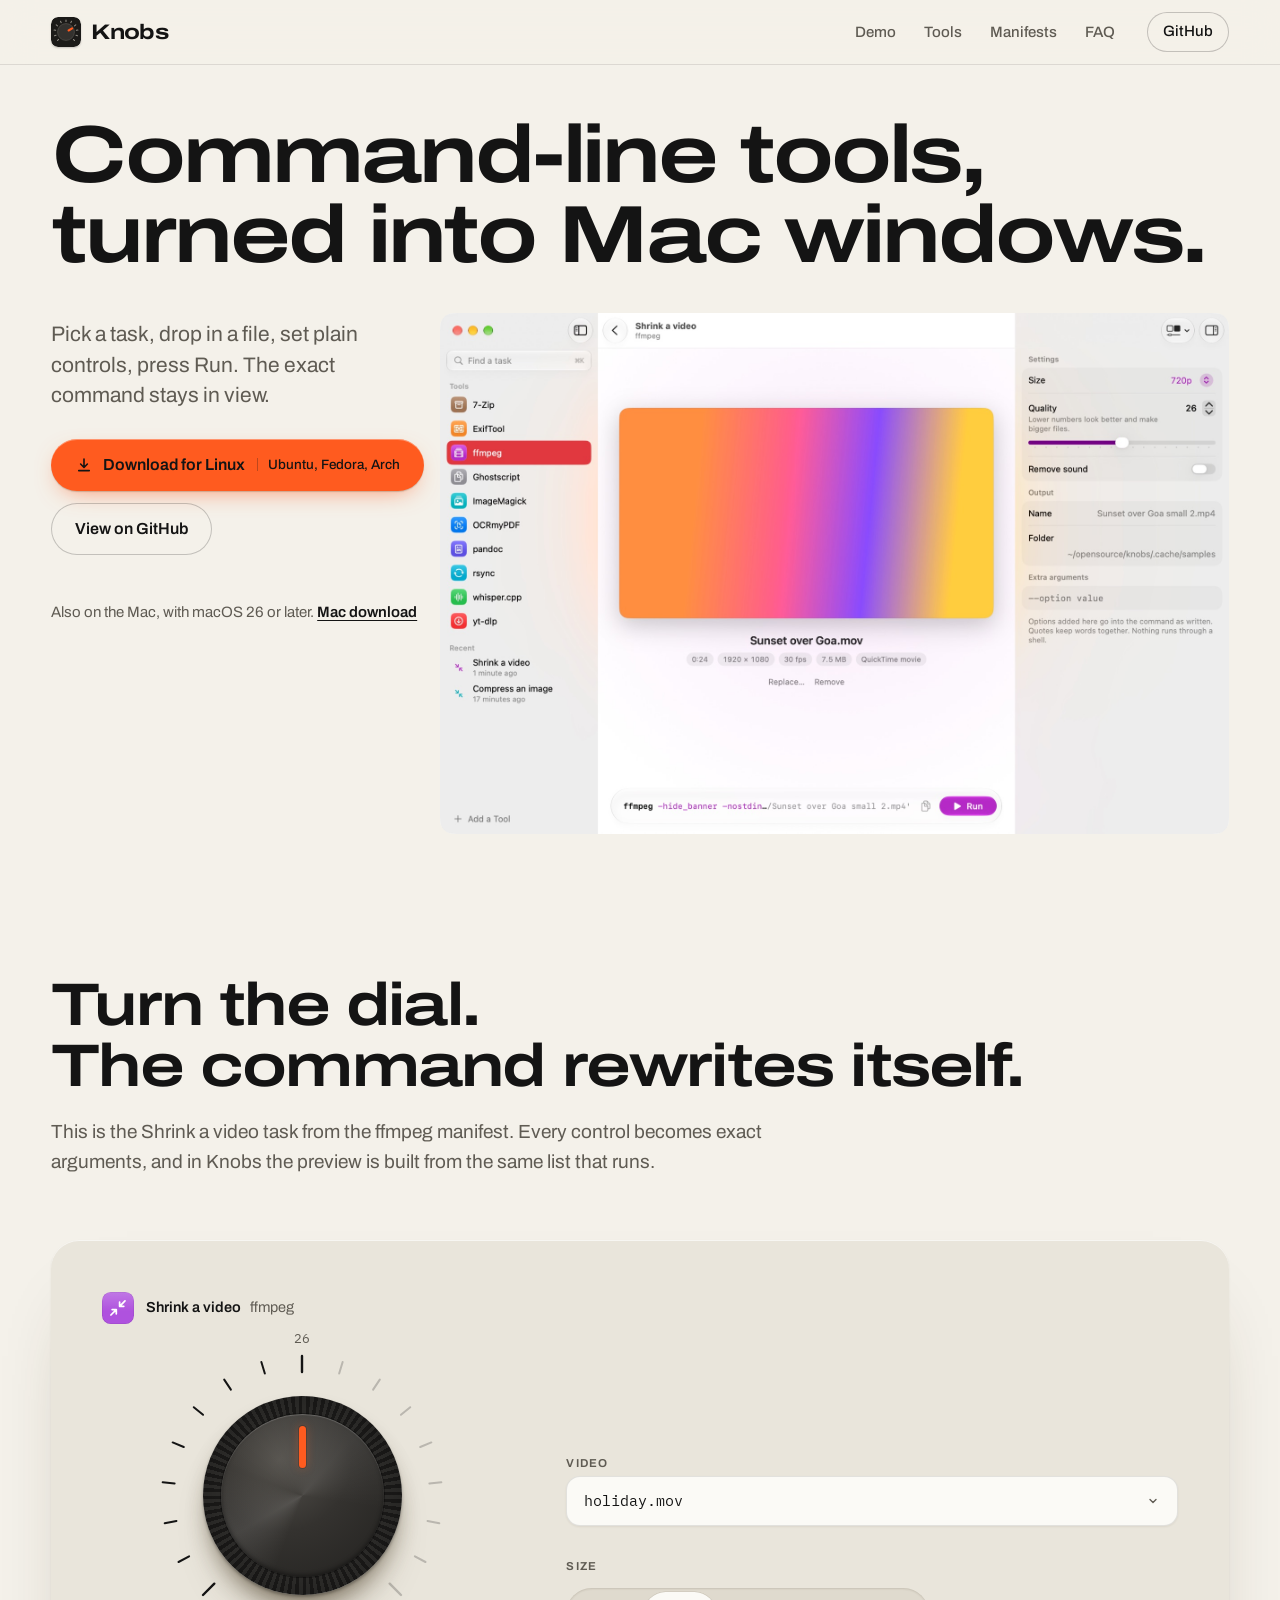
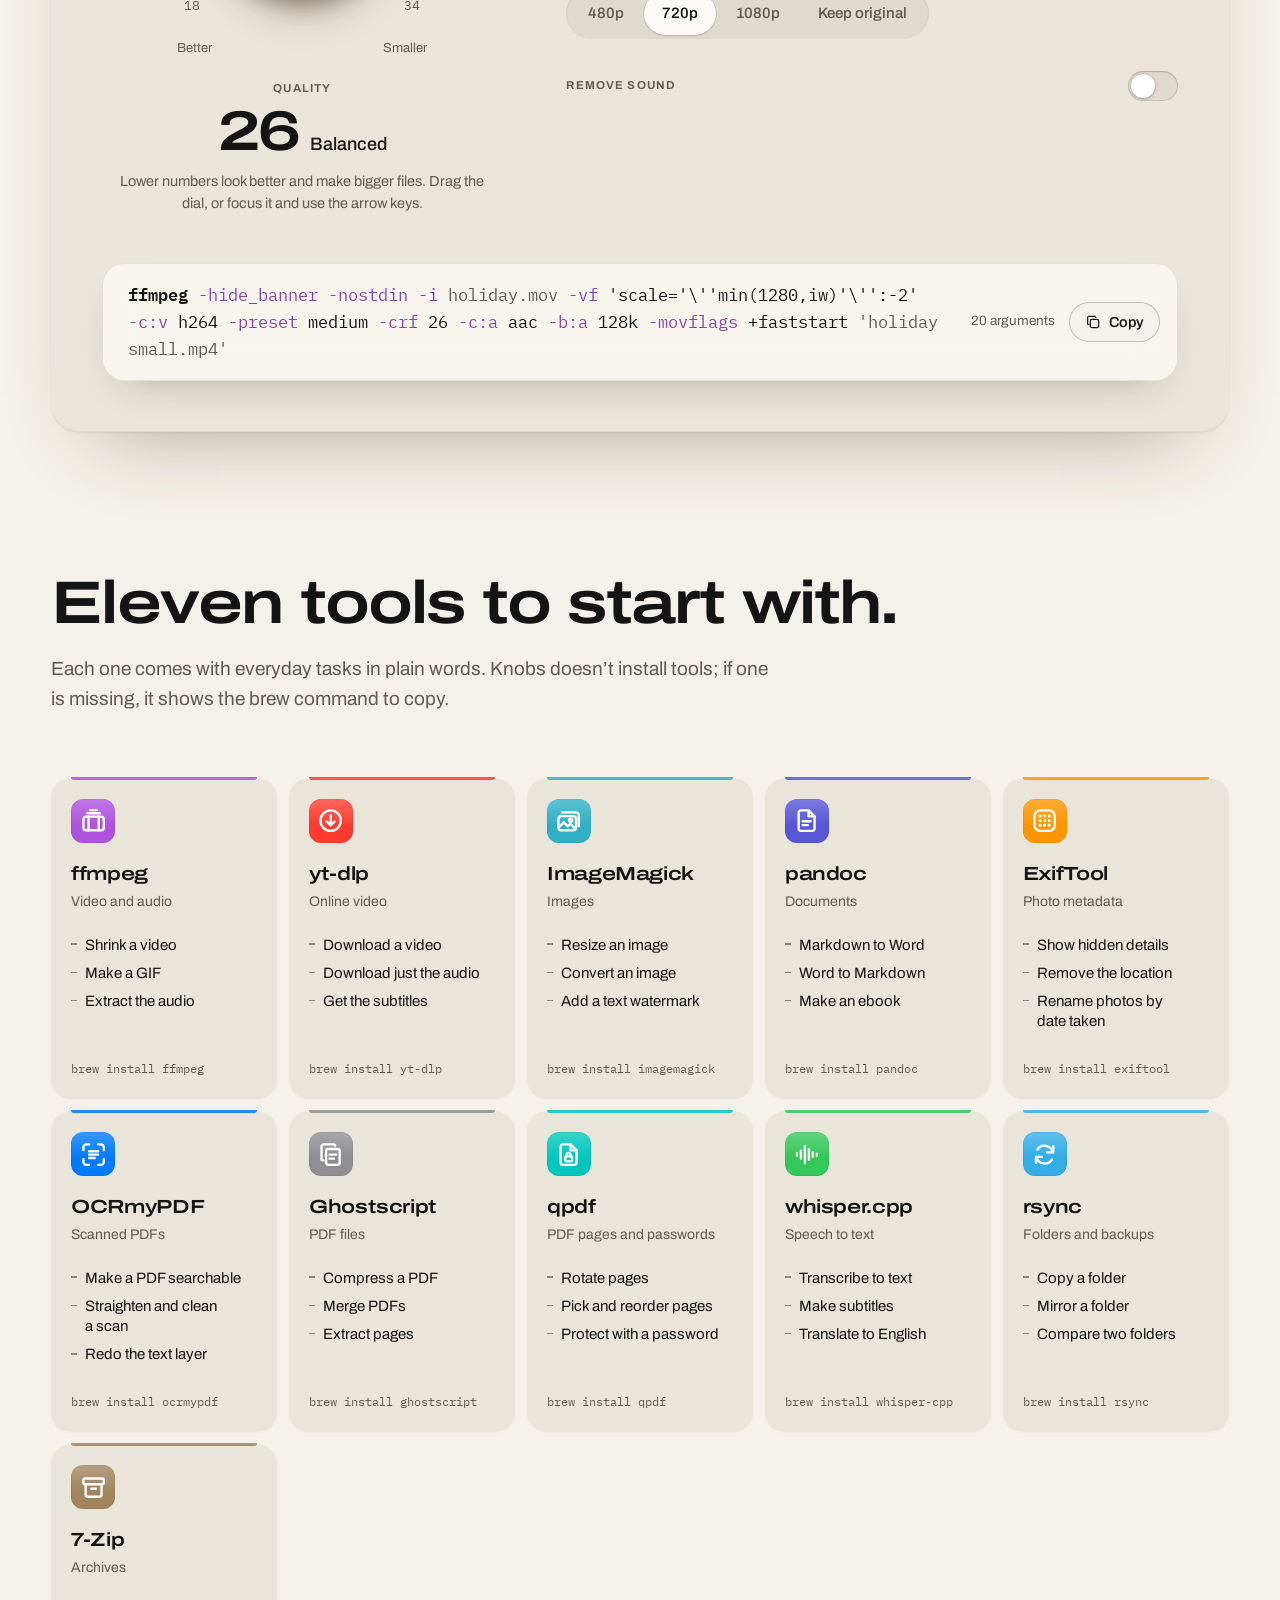
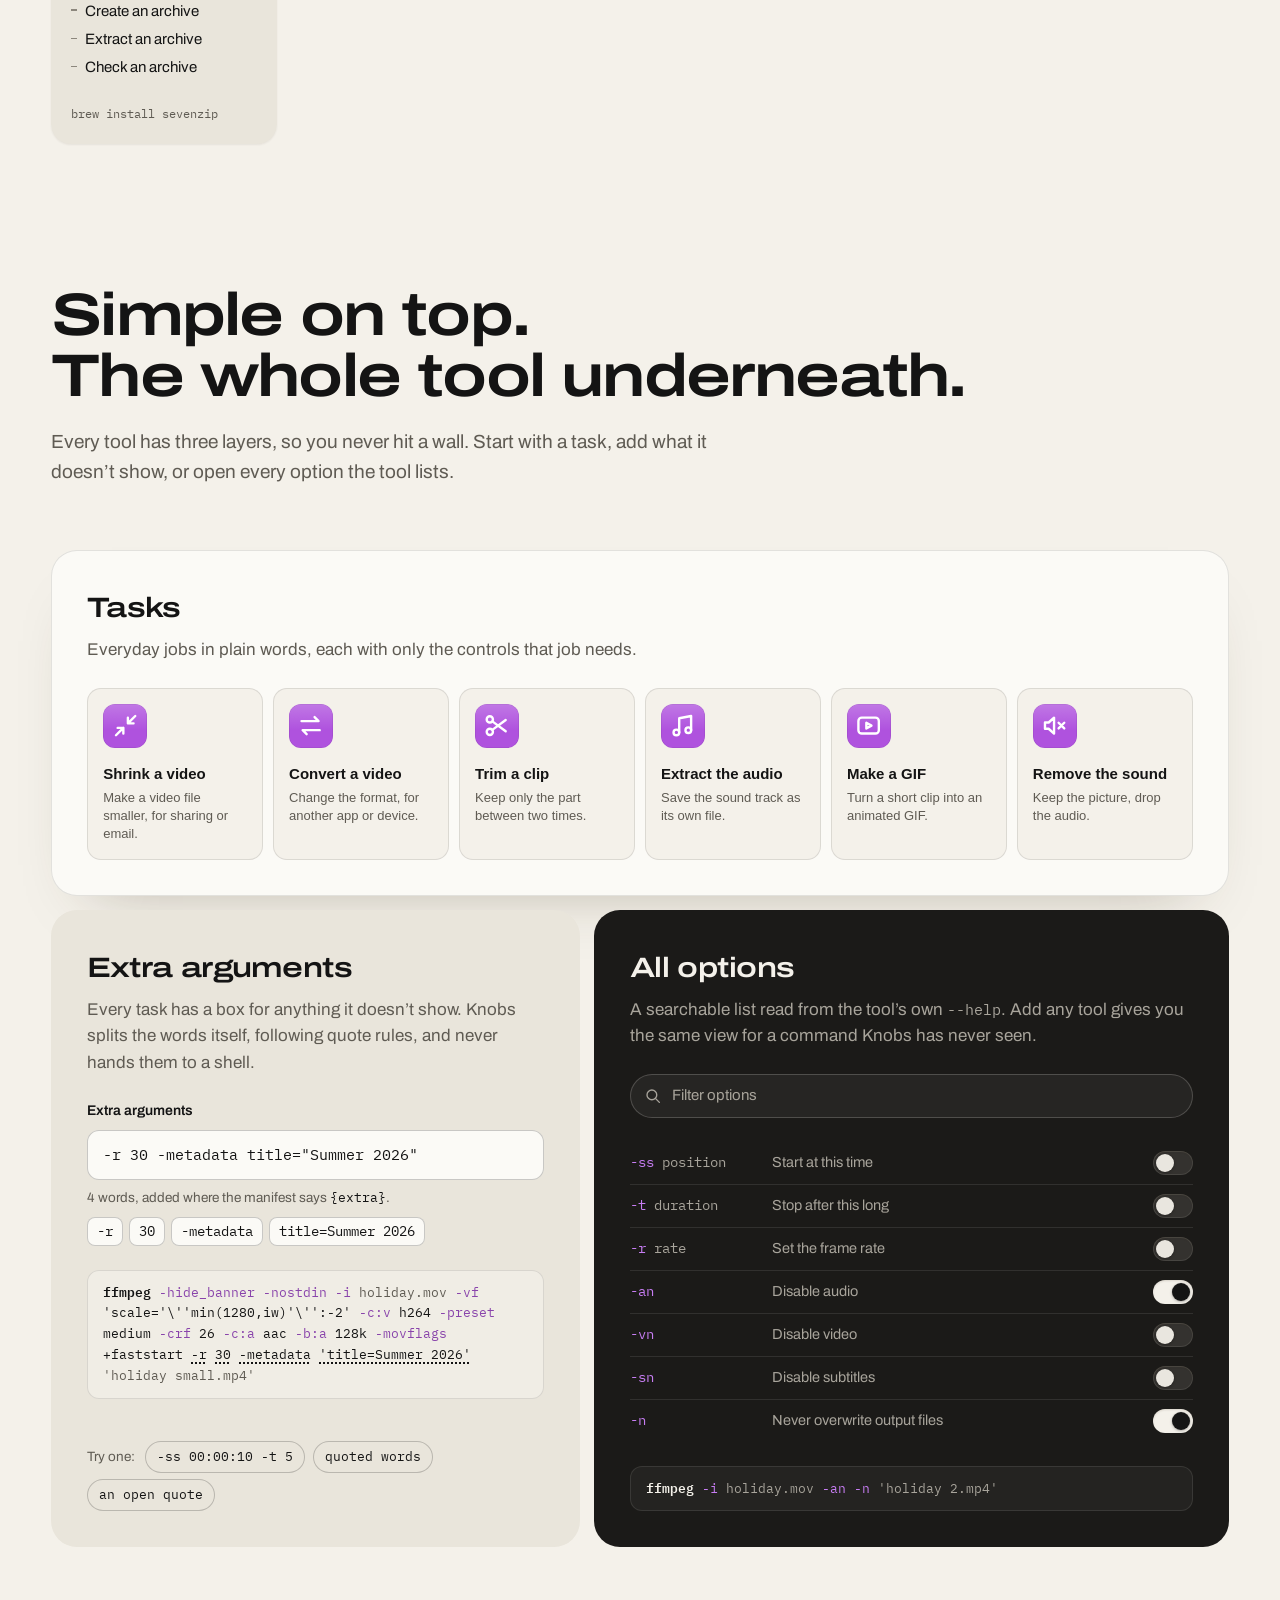
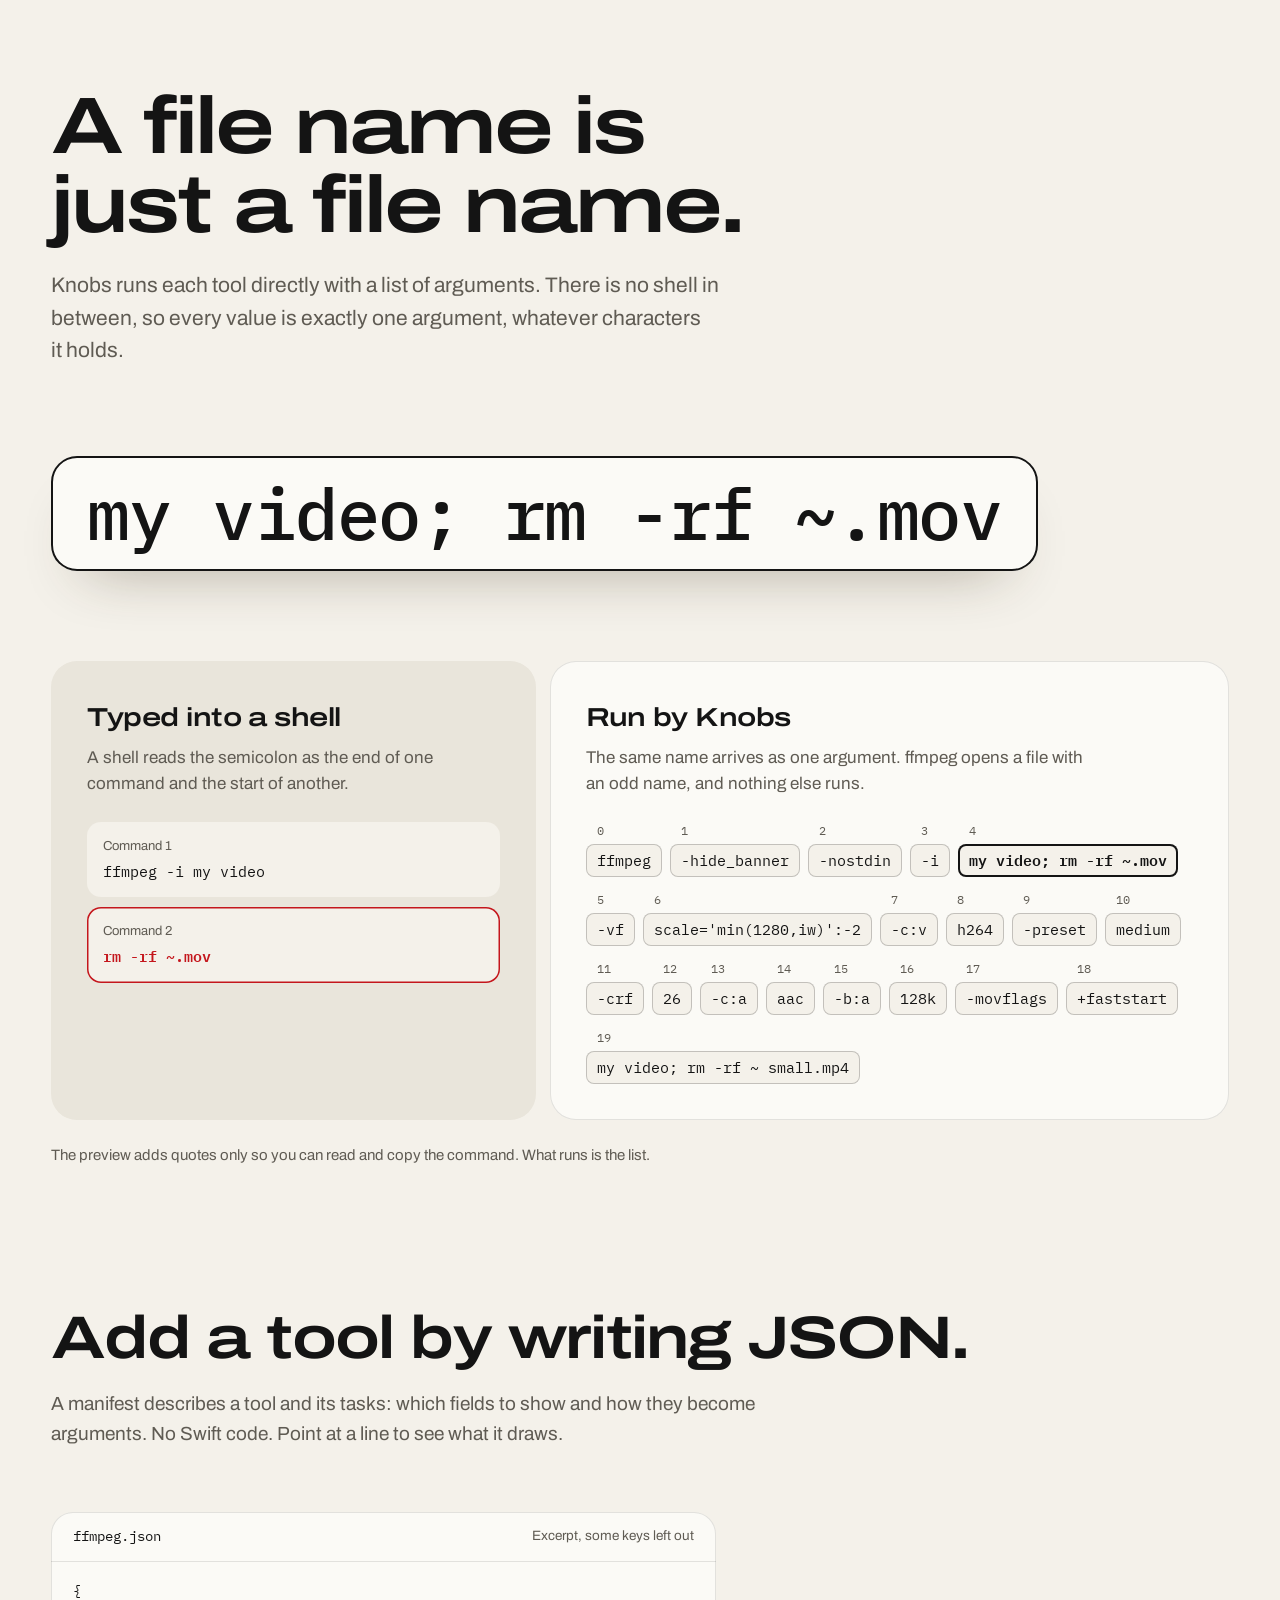
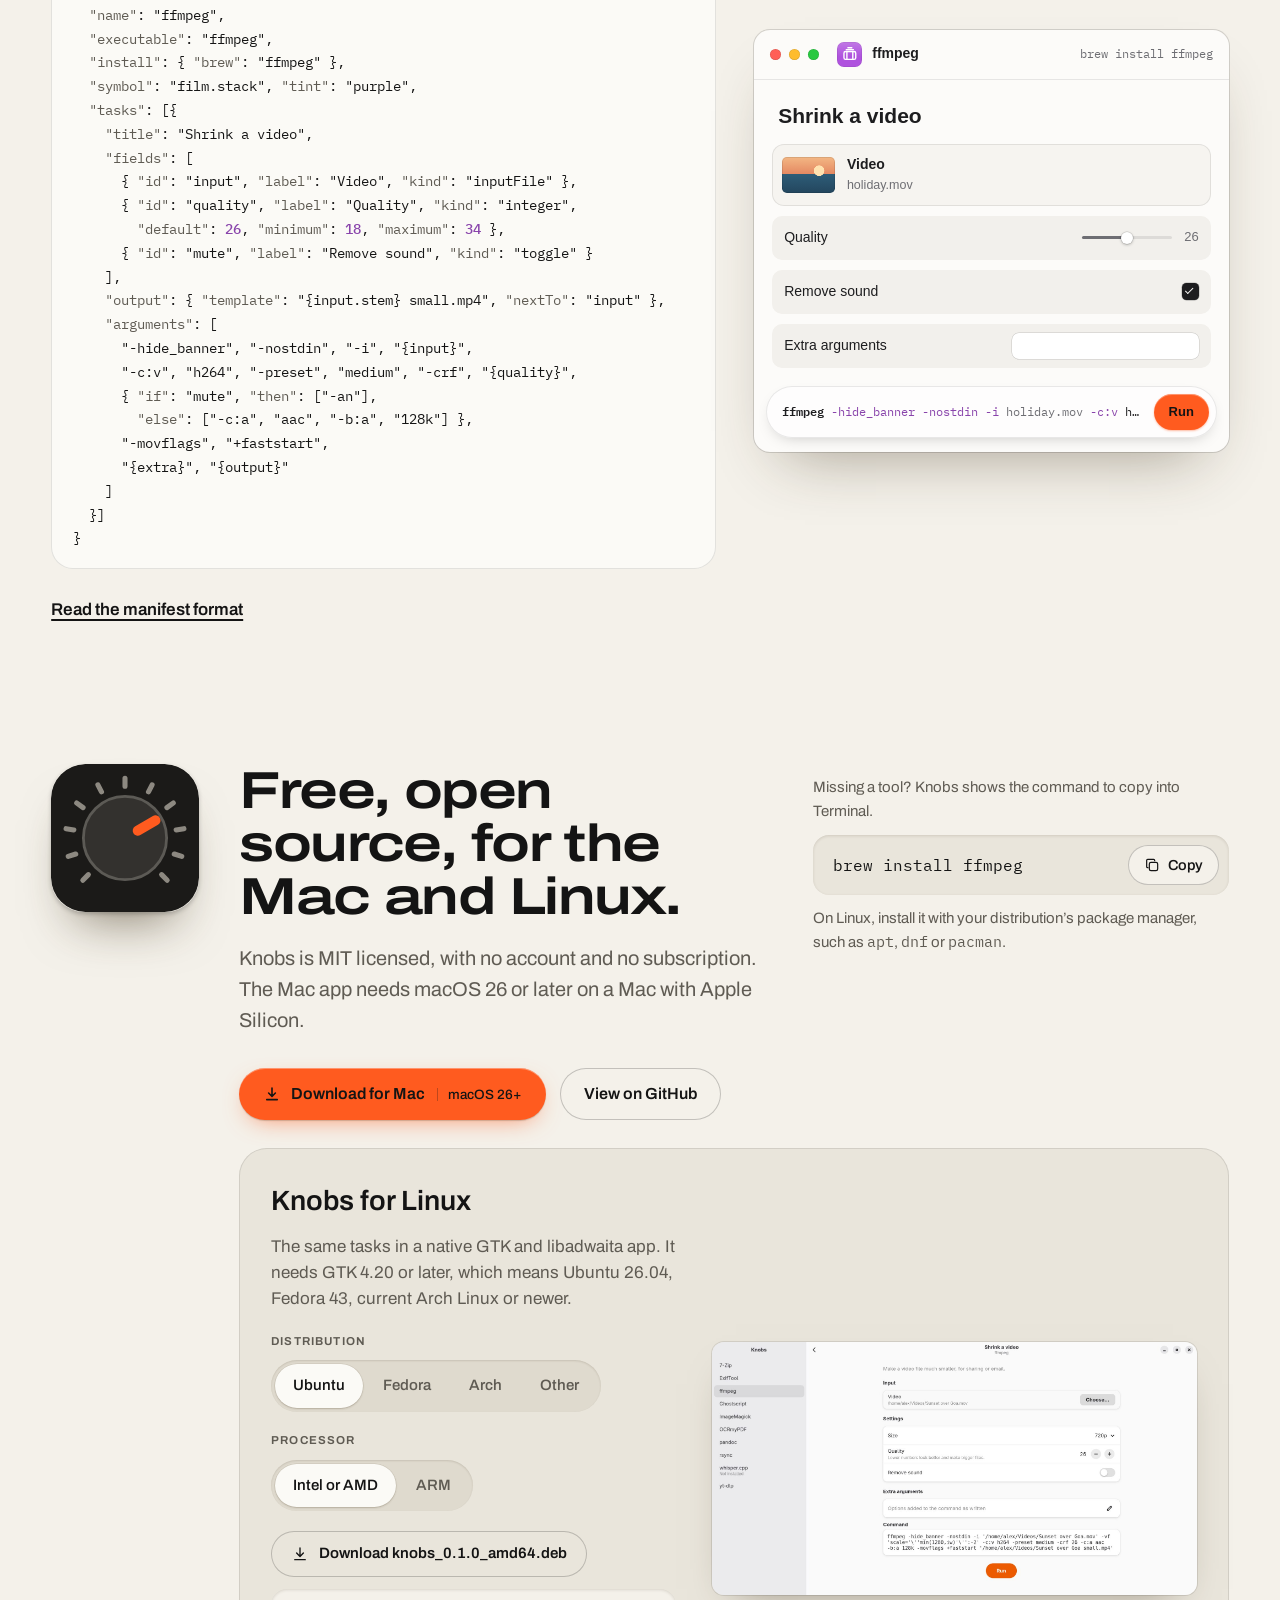
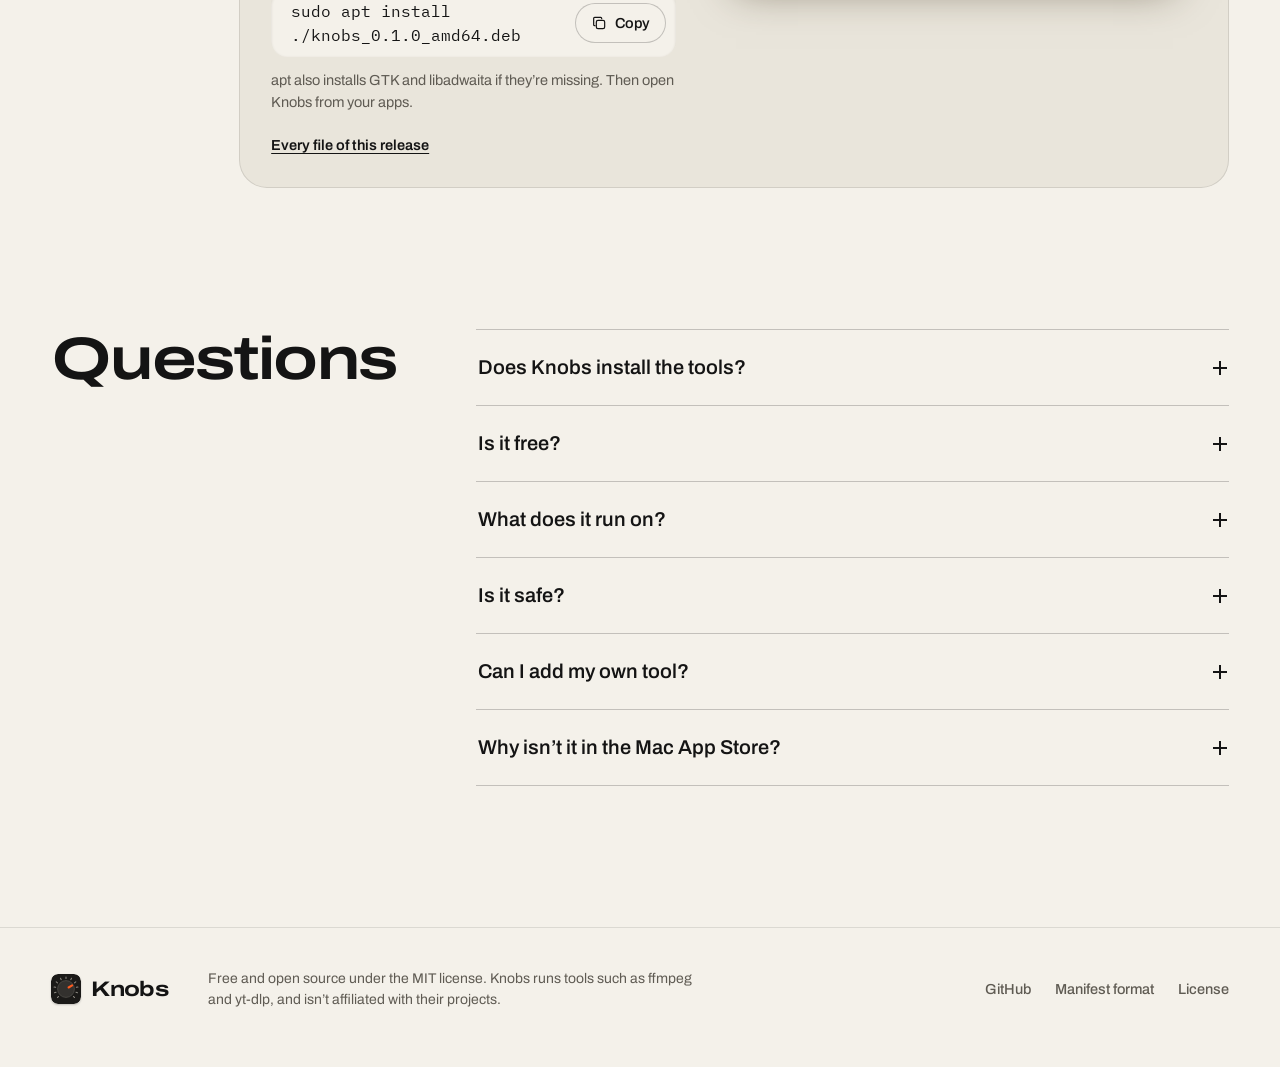
==== commit e37aed21: "qpdf: add qpdf for rotating, reordering, locking, unlocking and repairing PDFs Deva asked for PDF to" ====
--- a/website/index.html
+++ b/website/index.html
@@ -4,11 +4,17 @@
   <meta charset="utf-8">
   <meta name="viewport" content="width=device-width, initial-scale=1">
   <meta name="color-scheme" content="light dark">
-  <title>Knobs: command-line tools as Mac windows</title>
+  <title>Knobs: command-line tools, turned into windows</title>
   <meta name="description" content="Knobs is a free, open-source Mac app that turns command-line tools like ffmpeg, yt-dlp and pandoc into plain Mac windows. Pick a task, drop in a file, press Run. The exact command is always shown. Also on Linux.">
   <meta name="theme-color" content="#F4F1EA" media="(prefers-color-scheme: light)">
   <meta name="theme-color" content="#141414" media="(prefers-color-scheme: dark)">
   <link rel="icon" href="assets/favicon.svg" type="image/svg+xml">
+  <link rel="apple-touch-icon" href="assets/apple-touch-icon.png">
+  <!-- Link previews. og:image and twitter:card need the site's absolute address; see website/README.md. -->
+  <meta property="og:type" content="website">
+  <meta property="og:site_name" content="Knobs">
+  <meta property="og:title" content="Knobs: command-line tools, turned into windows">
+  <meta property="og:description" content="A free, open-source app for the Mac and Linux that turns ffmpeg, yt-dlp, pandoc and other command-line tools into plain windows. The exact command is always in view.">
   <link rel="preconnect" href="https://fonts.googleapis.com">
   <link rel="preconnect" href="https://fonts.gstatic.com" crossorigin>
   <link rel="stylesheet" href="https://fonts.googleapis.com/css2?family=Archivo:ital,wdth,wght@0,62..125,100..900;1,62..125,100..900&family=IBM+Plex+Mono:wght@400;500;600&display=swap">
@@ -152,6 +158,7 @@
       <symbol id="g-exiftool" viewBox="0 0 24 24"><rect x="3" y="3" width="18" height="18" rx="5"/><g fill="currentColor" stroke="none"><circle cx="8" cy="8" r="1.35"/><circle cx="12" cy="8" r="1.35"/><circle cx="16" cy="8" r="1.35"/><circle cx="8" cy="12" r="1.35"/><circle cx="12" cy="12" r="1.35"/><circle cx="16" cy="12" r="1.35"/><circle cx="8" cy="16" r="1.35"/><circle cx="12" cy="16" r="1.35"/><circle cx="16" cy="16" r="1.35"/></g></symbol>
       <symbol id="g-ocrmypdf" viewBox="0 0 24 24"><path d="M3 8V5.5A2.5 2.5 0 0 1 5.5 3H8M16 3h2.5A2.5 2.5 0 0 1 21 5.5V8M21 16v2.5a2.5 2.5 0 0 1-2.5 2.5H16M8 21H5.5A2.5 2.5 0 0 1 3 18.5V16"/><path d="M8 9h8M8 12h8M8 15h5"/></symbol>
       <symbol id="g-ghostscript" viewBox="0 0 24 24"><rect x="8" y="7" width="12" height="14" rx="2"/><path d="M16 4.25V4a1 1 0 0 0-1-1H6a2 2 0 0 0-2 2v11a1 1 0 0 0 1 1h.75"/><path d="M11 12h6M11 15.5h4"/></symbol>
+      <symbol id="g-qpdf" viewBox="0 0 24 24"><path d="M13.75 3H7a2 2 0 0 0-2 2v14a2 2 0 0 0 2 2h10a2 2 0 0 0 2-2V8.25z"/><path d="M13.75 3v5.25H19"/><rect x="9" y="13.5" width="6" height="4.5" rx="1"/><path d="M10.25 13.5v-1.25a1.75 1.75 0 0 1 3.5 0v1.25"/></symbol>
       <symbol id="g-whisper" viewBox="0 0 24 24"><path d="M3.5 11v2M7 8.5v7M10.5 4.5v15M14 7.5v9M17.5 10v4M21 11.25v1.5"/></symbol>
       <symbol id="g-rsync" viewBox="0 0 24 24"><path d="M19.25 10A7.5 7.5 0 0 0 5.6 7.6"/><path d="M4.75 14a7.5 7.5 0 0 0 13.65 2.4"/><path d="M19.6 4.75V10h-5.25"/><path d="M4.4 19.25V14h5.25"/></symbol>
       <symbol id="g-sevenzip" viewBox="0 0 24 24"><rect x="3" y="4" width="18" height="5" rx="1.5"/><path d="M5 9v9a2 2 0 0 0 2 2h10a2 2 0 0 0 2-2V9"/><path d="M10 13h4"/></symbol>
@@ -295,7 +302,7 @@
     <section class="tools" id="tools" aria-labelledby="tools-title">
       <div class="wrap">
         <div class="section-head">
-          <h2 id="tools-title">Ten tools to start with.</h2>
+          <h2 id="tools-title">Eleven tools to start with.</h2>
           <p>Each one comes with everyday tasks in plain words. Knobs doesn’t install tools; if one is missing, it shows the brew command to copy.</p>
         </div>
         <ul class="desk">
@@ -347,6 +354,13 @@
             <p class="strip-what">PDF files</p>
             <ul class="strip-tasks"><li>Compress a PDF</li><li>Merge PDFs</li><li>Extract pages</li></ul>
             <code class="strip-brew">brew install ghostscript</code>
+          </li>
+          <li class="strip" style="--tint: var(--mint)">
+            <span class="tile t-mint"><svg class="g"><use href="#g-qpdf"/></svg></span>
+            <h3>qpdf</h3>
+            <p class="strip-what">PDF pages and passwords</p>
+            <ul class="strip-tasks"><li>Rotate pages</li><li>Pick and reorder pages</li><li>Protect with a password</li></ul>
+            <code class="strip-brew">brew install qpdf</code>
           </li>
           <li class="strip" style="--tint: var(--green)">
             <span class="tile t-green"><svg class="g"><use href="#g-whisper"/></svg></span>
--- a/website/styles.css
+++ b/website/styles.css
@@ -27,6 +27,7 @@
   /* System tints, light appearance (Apple's palette) */
   --purple: #AF52DE; --red: #FF3B30; --teal: #30B0C7; --indigo: #5856D6; --orange: #FF9500;
   --blue: #007AFF; --gray: #8E8E93; --green: #34C759; --cyan: #32ADE6; --brown: #A2845E;
+  --mint: #00C7BE;
   --purple-text: #8944AB;    /* accessible purple for flags in text */
 
   /* App window mock */
@@ -73,6 +74,7 @@
 
     --purple: #BF5AF2; --red: #FF453A; --teal: #40C8E0; --indigo: #5E5CE6; --orange: #FF9F0A;
     --blue: #0A84FF; --gray: #98989D; --green: #30D158; --cyan: #64D2FF; --brown: #AC8E68;
+    --mint: #63E6E2;
     --purple-text: #C77DF3;
 
     --win-bg: #1E1E1D;
@@ -232,6 +234,7 @@
 .t-purple { --t: var(--purple); } .t-red { --t: var(--red); } .t-teal { --t: var(--teal); }
 .t-indigo { --t: var(--indigo); } .t-orange { --t: var(--orange); } .t-blue { --t: var(--blue); }
 .t-gray { --t: var(--gray); } .t-green { --t: var(--green); } .t-cyan { --t: var(--cyan); } .t-brown { --t: var(--brown); }
+.t-mint { --t: var(--mint); }
 
 .tile-lg { width: 2.75em; height: 2.75em; border-radius: 0.625em; }
 
@@ -802,3 +805,8 @@
 .cell-extra .cmd-mini { order: 2; margin-top: 0; }
 .cell-extra .extra-try { order: 3; margin-top: auto; }
 
+/* The 404 page */
+.missing { display: grid; justify-items: start; gap: 20px; padding-top: clamp(32px, 6vw, 72px); padding-bottom: 96px; }
+.missing h1 { margin-top: clamp(32px, 8vw, 96px); font-stretch: 125%; font-weight: 660; font-size: clamp(2.2rem, 1rem + 5vw, 4.5rem); line-height: 1; letter-spacing: -0.038em; }
+.missing p { color: var(--ink-2); font-size: 18px; }
+.missing-cmd code { display: inline-block; padding: 10px 16px; border-radius: 12px; background: var(--plate); color: var(--ink); }
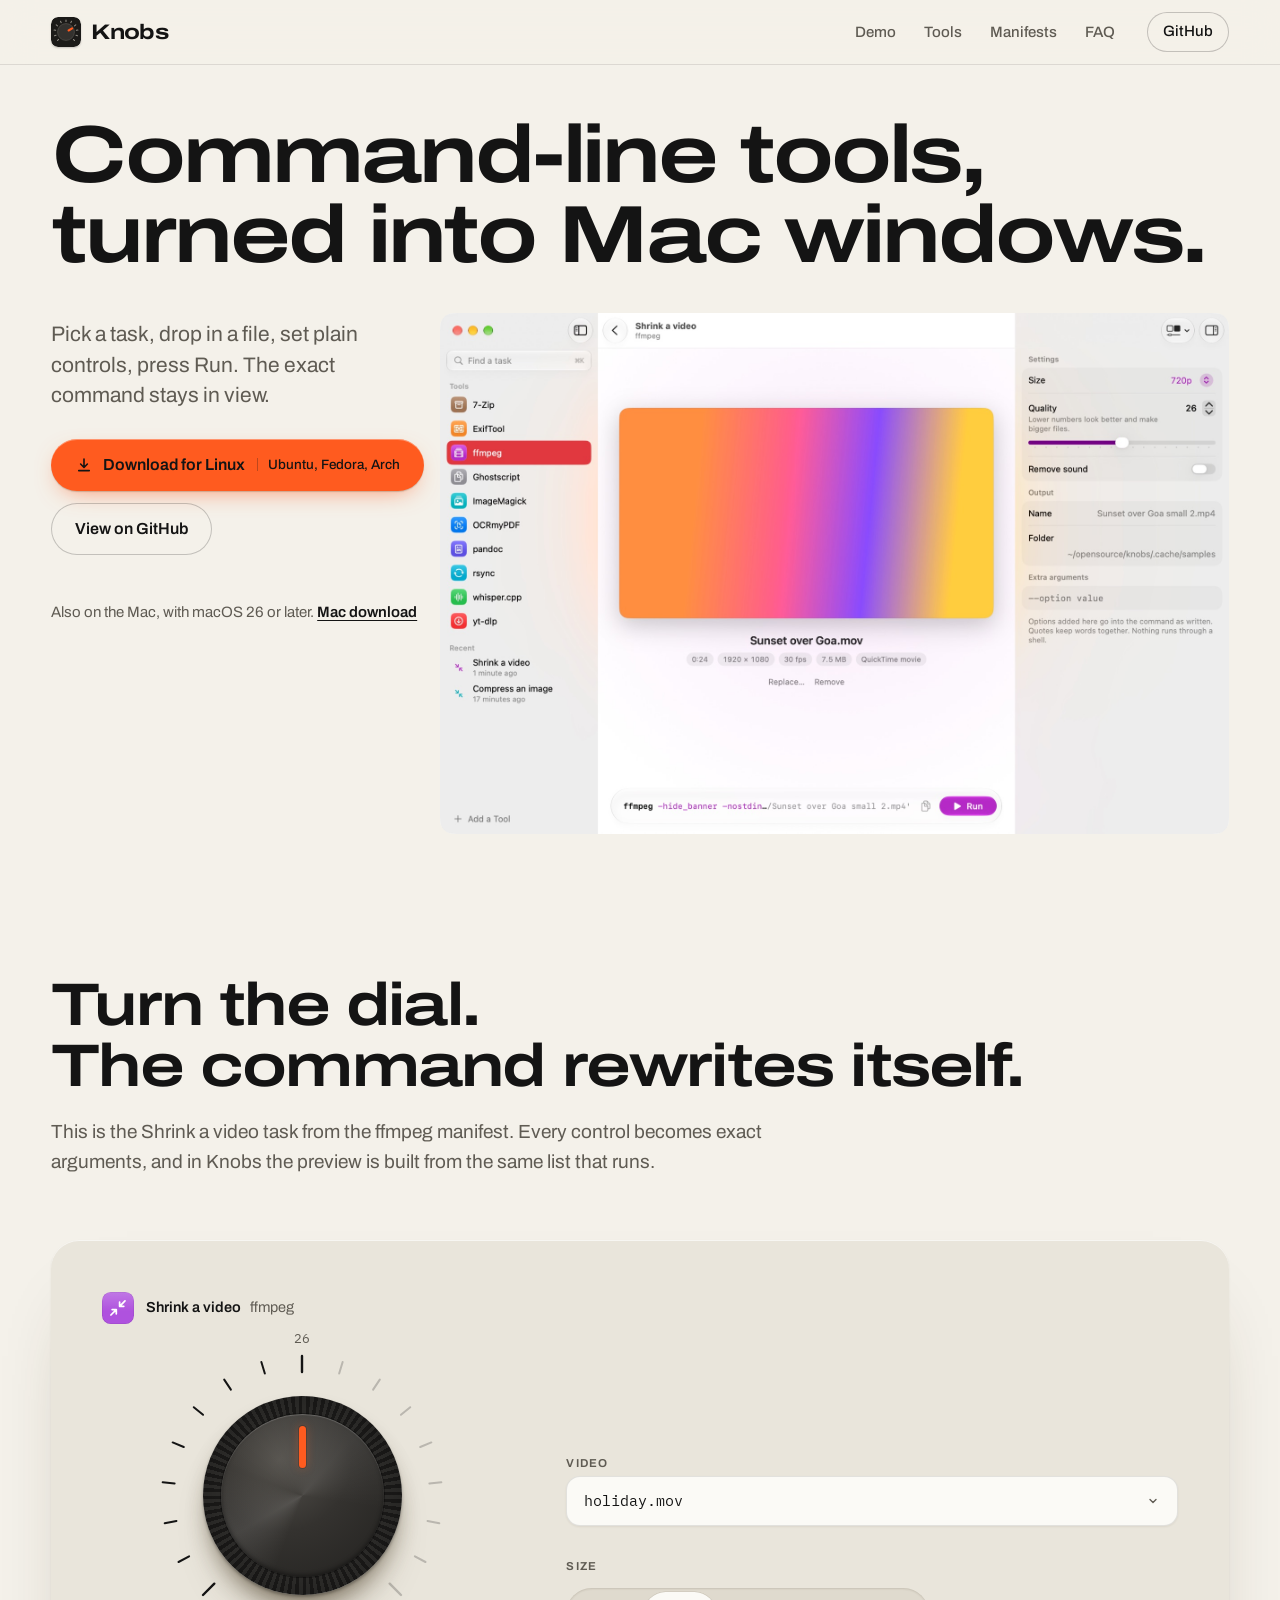
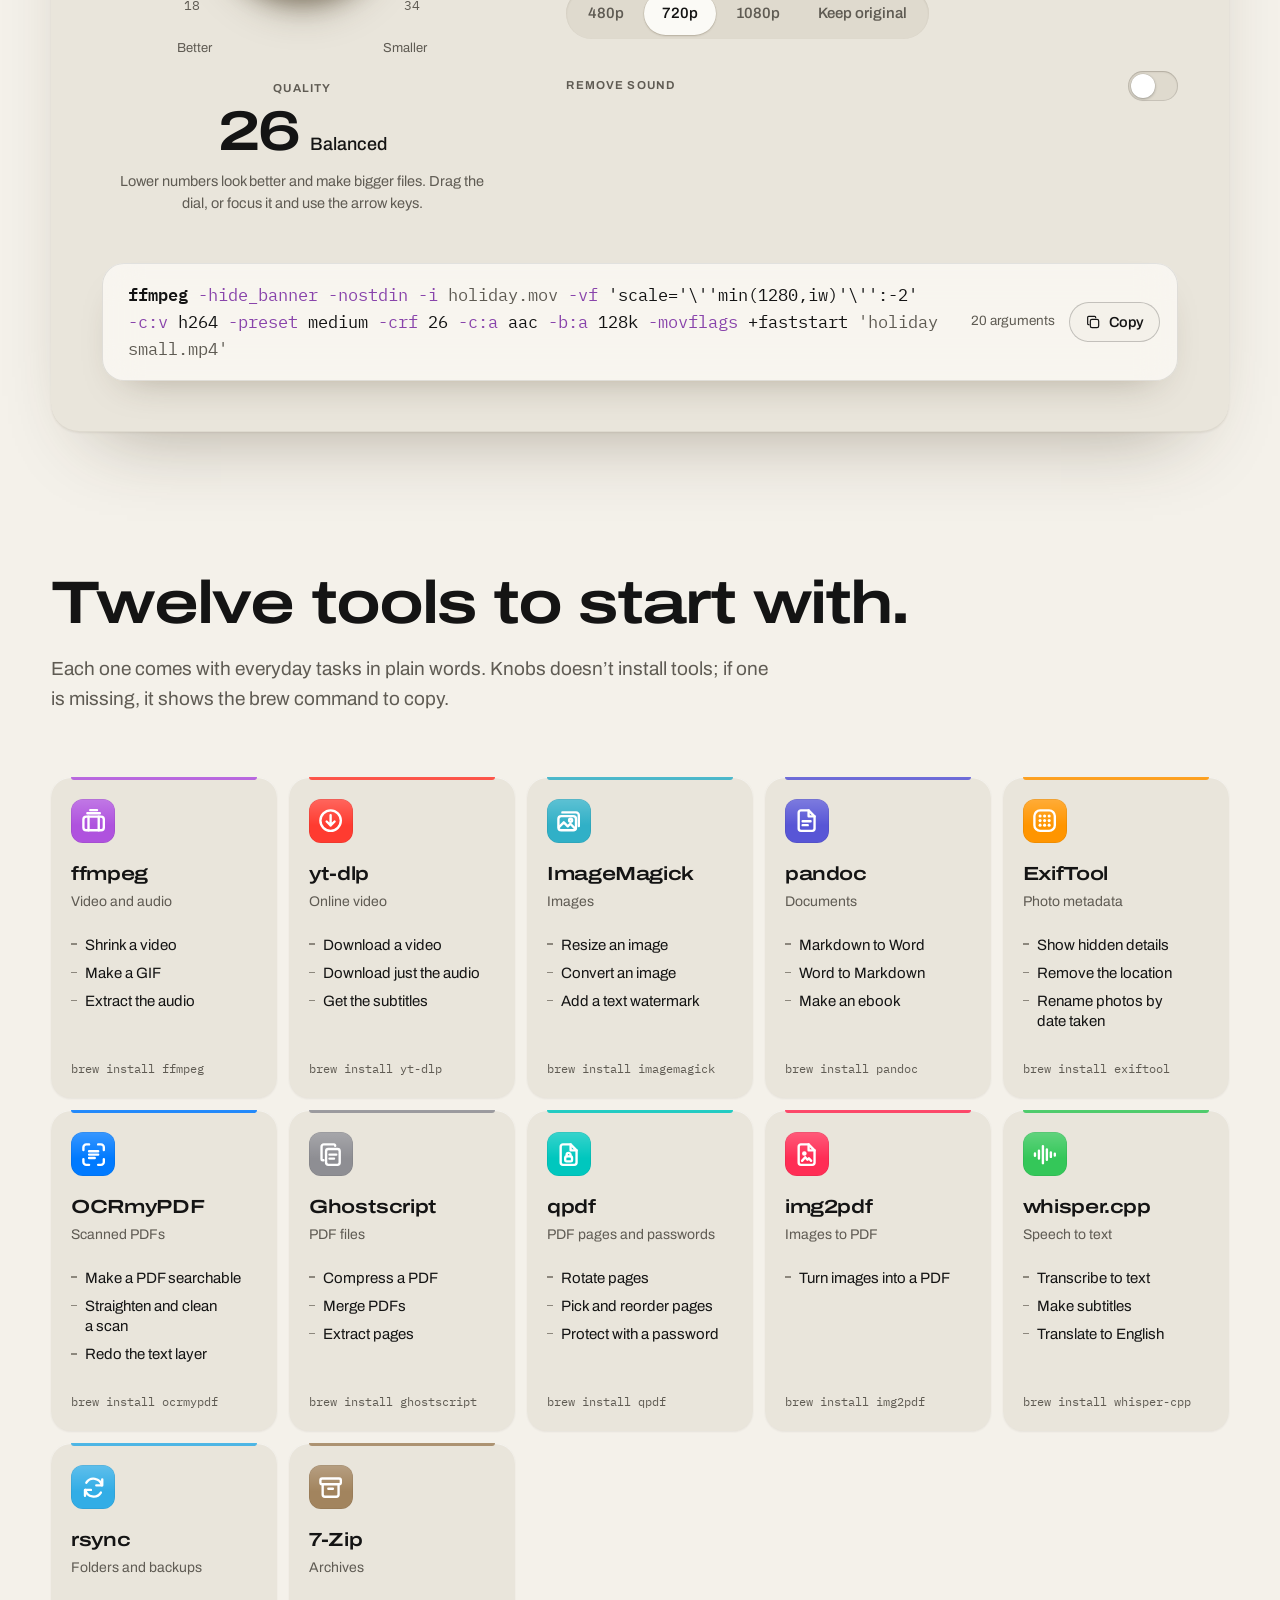
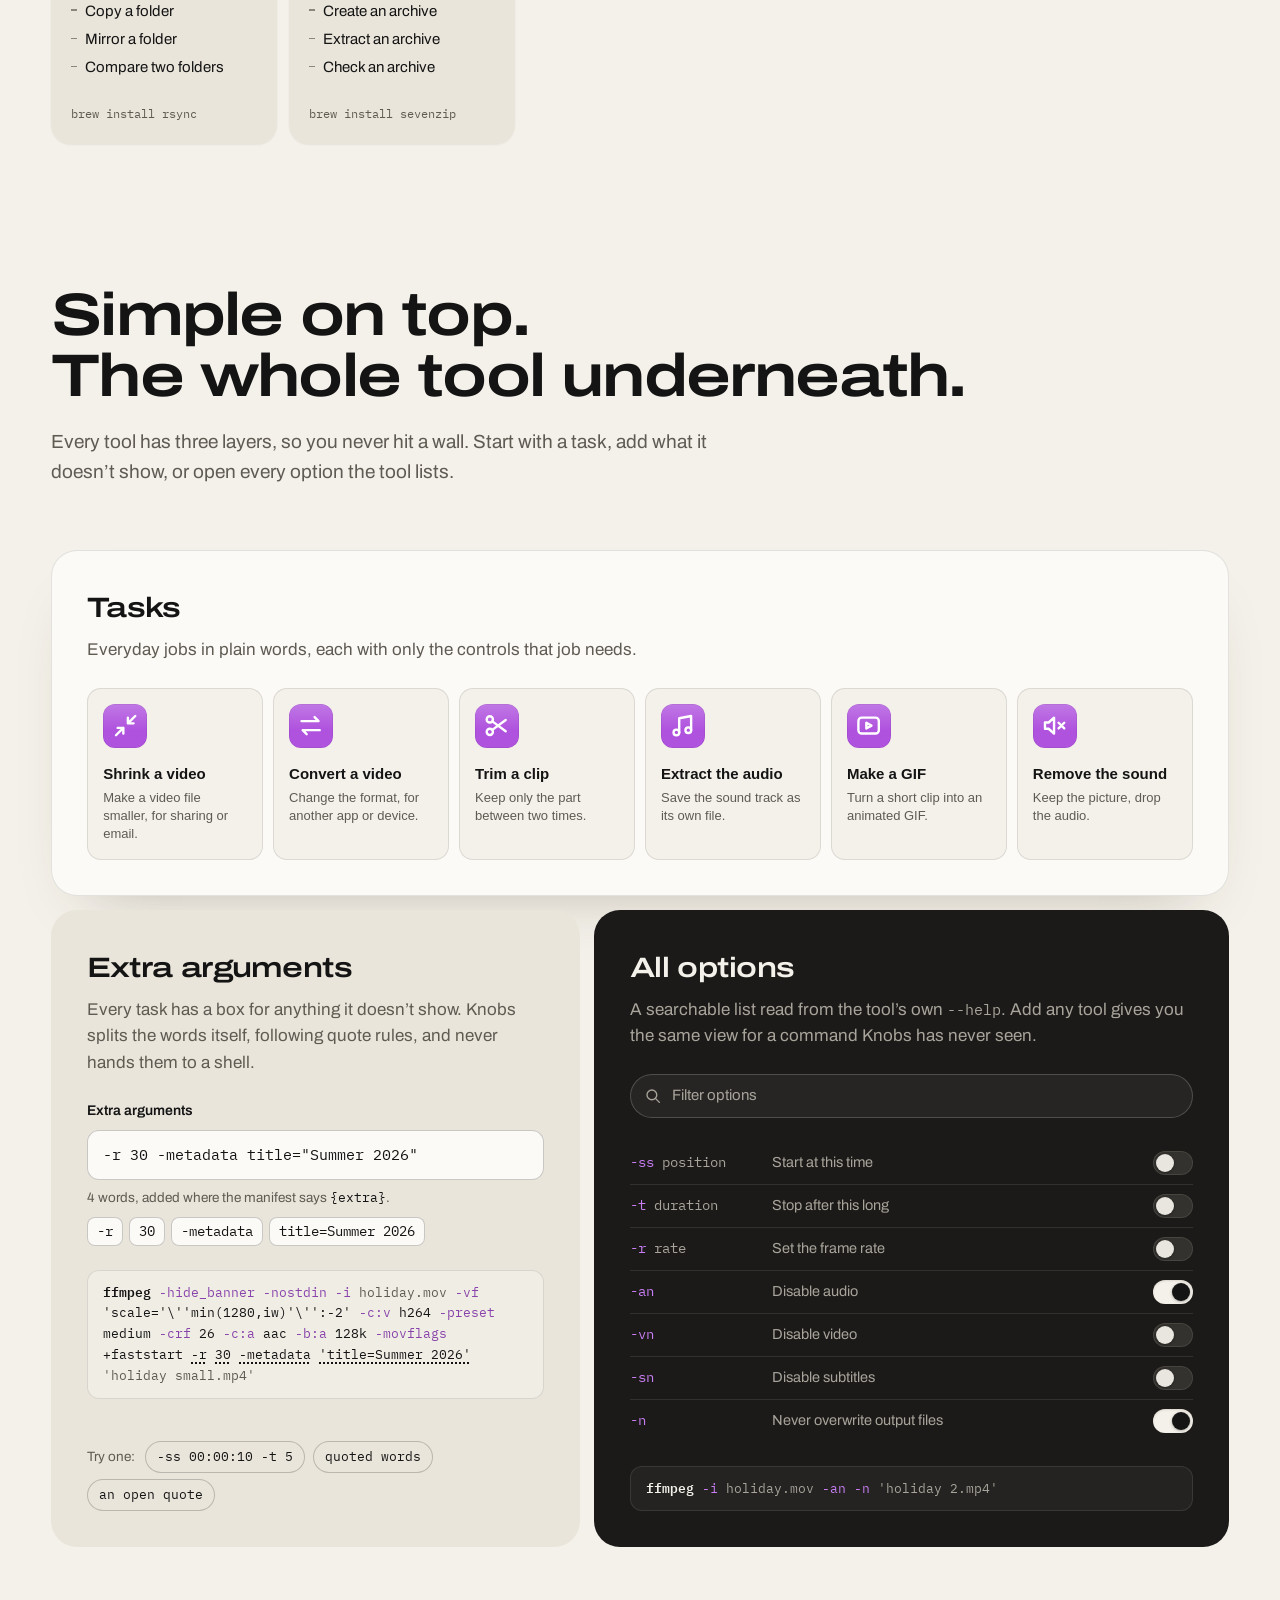
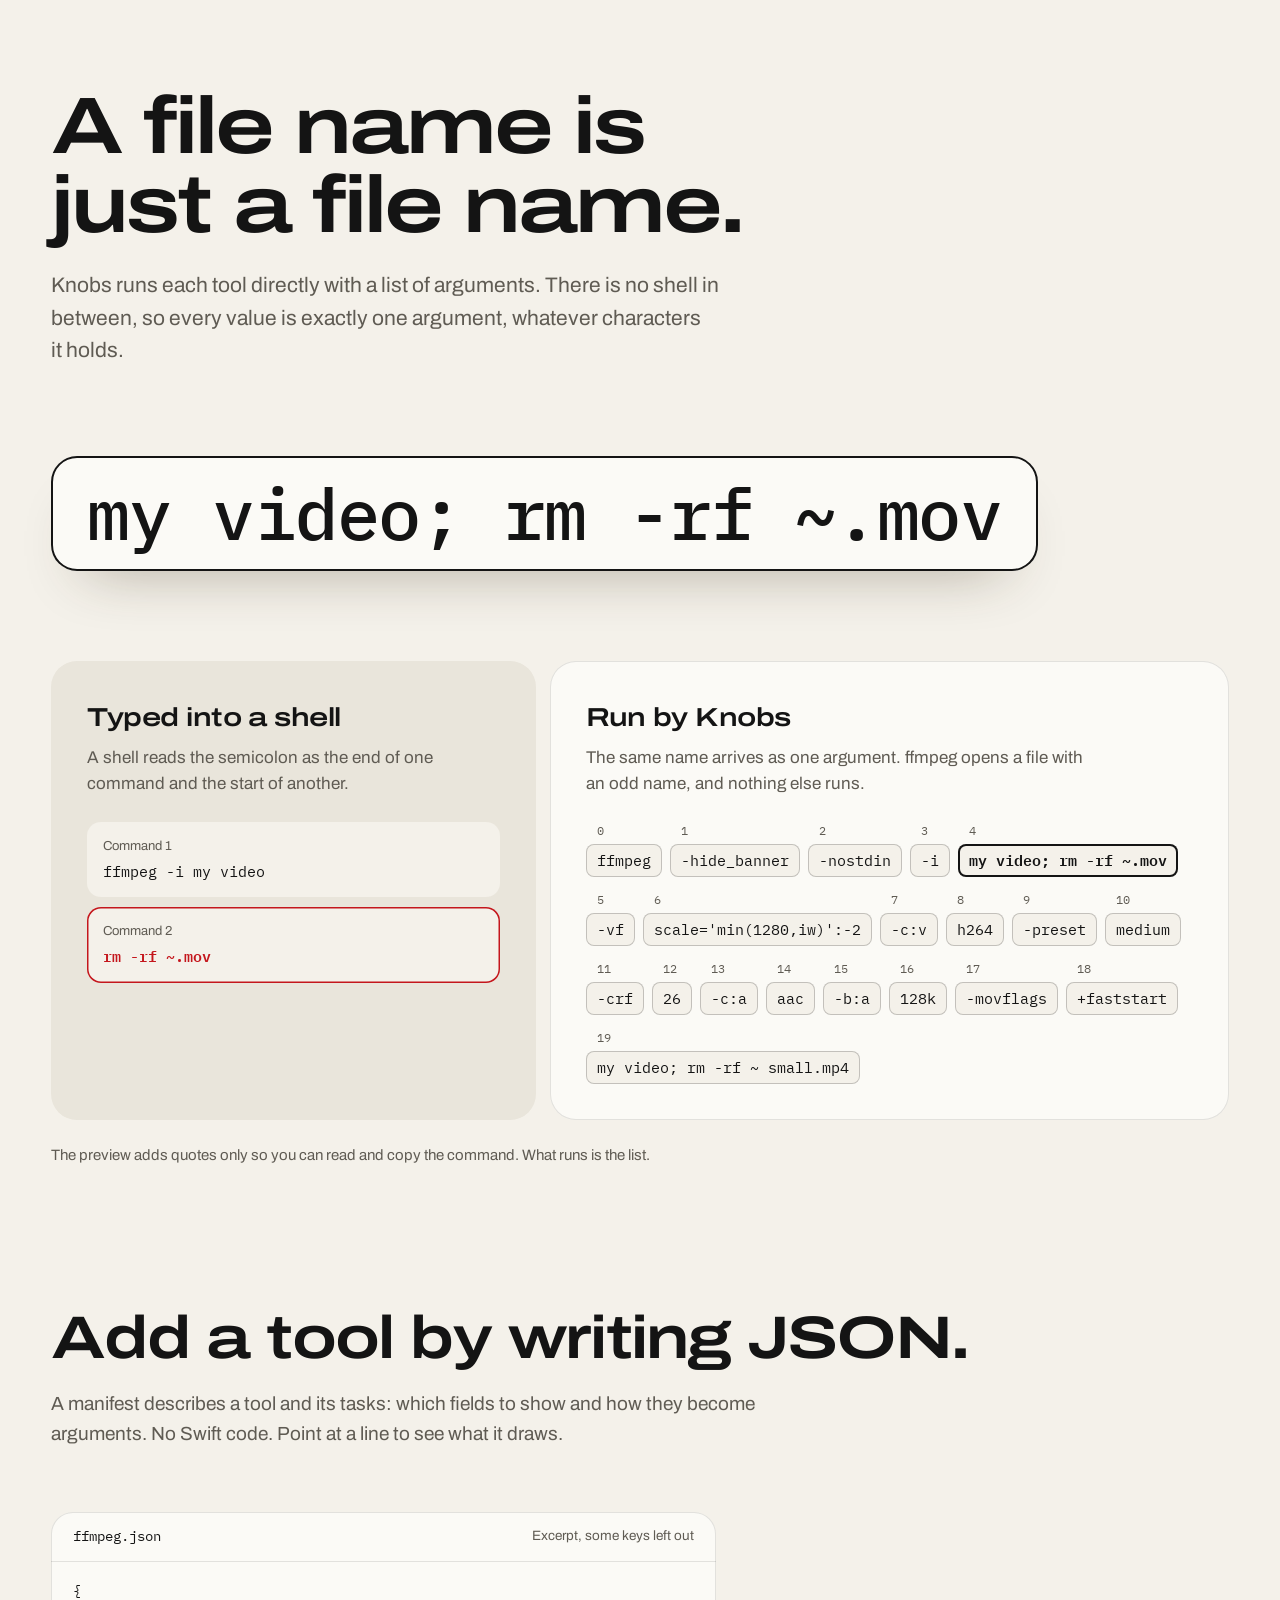
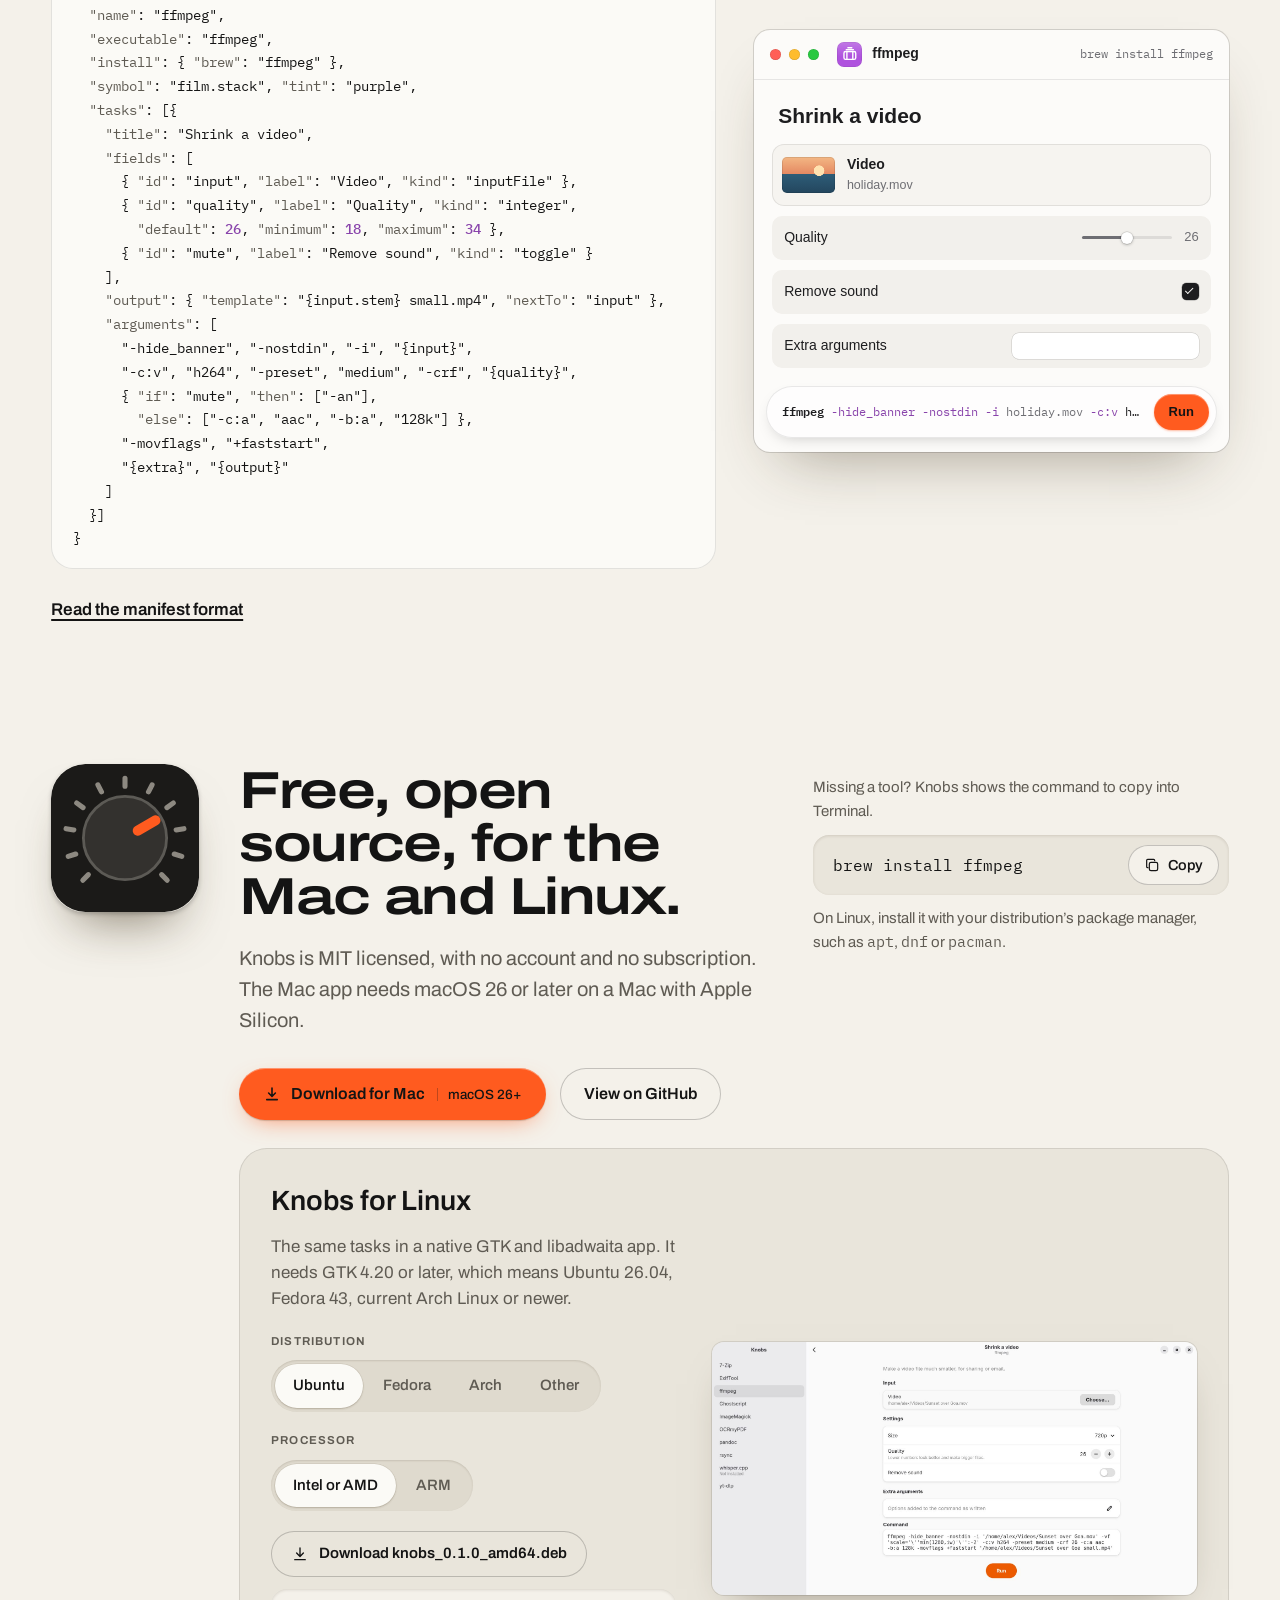
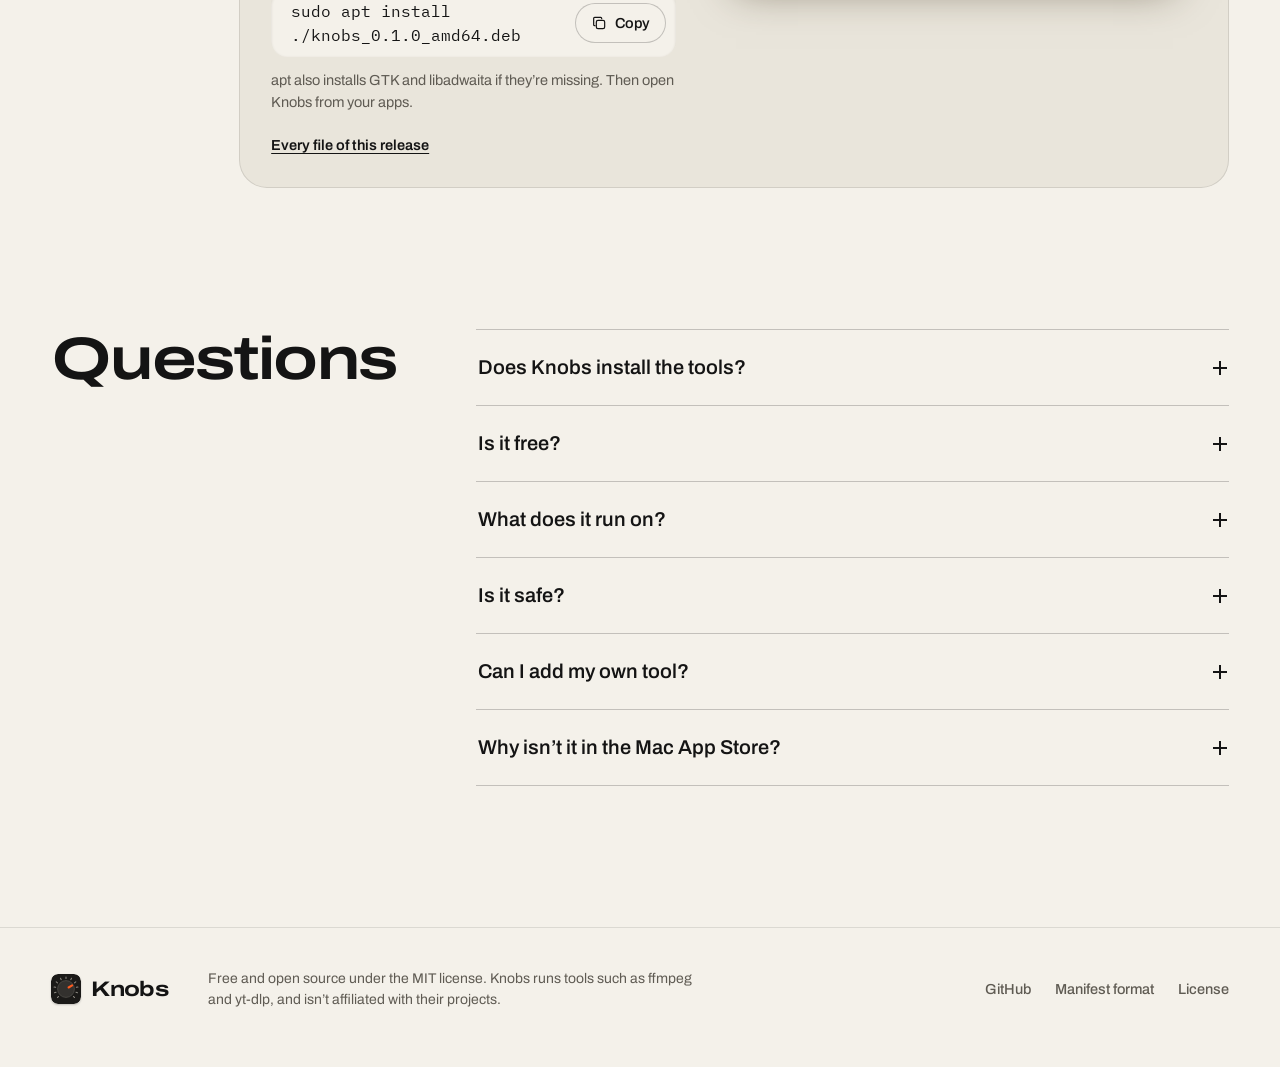
==== commit 062036d9: "img2pdf: add img2pdf for turning photos and scans into one PDF img2pdf puts each image into the PDF " ====
--- a/website/index.html
+++ b/website/index.html
@@ -159,6 +159,7 @@
       <symbol id="g-ocrmypdf" viewBox="0 0 24 24"><path d="M3 8V5.5A2.5 2.5 0 0 1 5.5 3H8M16 3h2.5A2.5 2.5 0 0 1 21 5.5V8M21 16v2.5a2.5 2.5 0 0 1-2.5 2.5H16M8 21H5.5A2.5 2.5 0 0 1 3 18.5V16"/><path d="M8 9h8M8 12h8M8 15h5"/></symbol>
       <symbol id="g-ghostscript" viewBox="0 0 24 24"><rect x="8" y="7" width="12" height="14" rx="2"/><path d="M16 4.25V4a1 1 0 0 0-1-1H6a2 2 0 0 0-2 2v11a1 1 0 0 0 1 1h.75"/><path d="M11 12h6M11 15.5h4"/></symbol>
       <symbol id="g-qpdf" viewBox="0 0 24 24"><path d="M13.75 3H7a2 2 0 0 0-2 2v14a2 2 0 0 0 2 2h10a2 2 0 0 0 2-2V8.25z"/><path d="M13.75 3v5.25H19"/><rect x="9" y="13.5" width="6" height="4.5" rx="1"/><path d="M10.25 13.5v-1.25a1.75 1.75 0 0 1 3.5 0v1.25"/></symbol>
+      <symbol id="g-img2pdf" viewBox="0 0 24 24"><path d="M13.75 3H7a2 2 0 0 0-2 2v14a2 2 0 0 0 2 2h10a2 2 0 0 0 2-2V8.25z"/><path d="M13.75 3v5.25H19"/><path d="m8 17.5 2.75-3.25 2 2.25 1.25-1.25 2 2.25"/><circle cx="10" cy="11" r="1"/></symbol>
       <symbol id="g-whisper" viewBox="0 0 24 24"><path d="M3.5 11v2M7 8.5v7M10.5 4.5v15M14 7.5v9M17.5 10v4M21 11.25v1.5"/></symbol>
       <symbol id="g-rsync" viewBox="0 0 24 24"><path d="M19.25 10A7.5 7.5 0 0 0 5.6 7.6"/><path d="M4.75 14a7.5 7.5 0 0 0 13.65 2.4"/><path d="M19.6 4.75V10h-5.25"/><path d="M4.4 19.25V14h5.25"/></symbol>
       <symbol id="g-sevenzip" viewBox="0 0 24 24"><rect x="3" y="4" width="18" height="5" rx="1.5"/><path d="M5 9v9a2 2 0 0 0 2 2h10a2 2 0 0 0 2-2V9"/><path d="M10 13h4"/></symbol>
@@ -302,7 +303,7 @@
     <section class="tools" id="tools" aria-labelledby="tools-title">
       <div class="wrap">
         <div class="section-head">
-          <h2 id="tools-title">Eleven tools to start with.</h2>
+          <h2 id="tools-title">Twelve tools to start with.</h2>
           <p>Each one comes with everyday tasks in plain words. Knobs doesn’t install tools; if one is missing, it shows the brew command to copy.</p>
         </div>
         <ul class="desk">
@@ -361,6 +362,13 @@
             <p class="strip-what">PDF pages and passwords</p>
             <ul class="strip-tasks"><li>Rotate pages</li><li>Pick and reorder pages</li><li>Protect with a password</li></ul>
             <code class="strip-brew">brew install qpdf</code>
+          </li>
+          <li class="strip" style="--tint: var(--pink)">
+            <span class="tile t-pink"><svg class="g"><use href="#g-img2pdf"/></svg></span>
+            <h3>img2pdf</h3>
+            <p class="strip-what">Images to PDF</p>
+            <ul class="strip-tasks"><li>Turn images into a PDF</li></ul>
+            <code class="strip-brew">brew install img2pdf</code>
           </li>
           <li class="strip" style="--tint: var(--green)">
             <span class="tile t-green"><svg class="g"><use href="#g-whisper"/></svg></span>
--- a/website/styles.css
+++ b/website/styles.css
@@ -27,7 +27,7 @@
   /* System tints, light appearance (Apple's palette) */
   --purple: #AF52DE; --red: #FF3B30; --teal: #30B0C7; --indigo: #5856D6; --orange: #FF9500;
   --blue: #007AFF; --gray: #8E8E93; --green: #34C759; --cyan: #32ADE6; --brown: #A2845E;
-  --mint: #00C7BE;
+  --mint: #00C7BE; --pink: #FF2D55;
   --purple-text: #8944AB;    /* accessible purple for flags in text */
 
   /* App window mock */
@@ -74,7 +74,7 @@
 
     --purple: #BF5AF2; --red: #FF453A; --teal: #40C8E0; --indigo: #5E5CE6; --orange: #FF9F0A;
     --blue: #0A84FF; --gray: #98989D; --green: #30D158; --cyan: #64D2FF; --brown: #AC8E68;
-    --mint: #63E6E2;
+    --mint: #63E6E2; --pink: #FF375F;
     --purple-text: #C77DF3;
 
     --win-bg: #1E1E1D;
@@ -234,7 +234,7 @@
 .t-purple { --t: var(--purple); } .t-red { --t: var(--red); } .t-teal { --t: var(--teal); }
 .t-indigo { --t: var(--indigo); } .t-orange { --t: var(--orange); } .t-blue { --t: var(--blue); }
 .t-gray { --t: var(--gray); } .t-green { --t: var(--green); } .t-cyan { --t: var(--cyan); } .t-brown { --t: var(--brown); }
-.t-mint { --t: var(--mint); }
+.t-mint { --t: var(--mint); } .t-pink { --t: var(--pink); }
 
 .tile-lg { width: 2.75em; height: 2.75em; border-radius: 0.625em; }
 
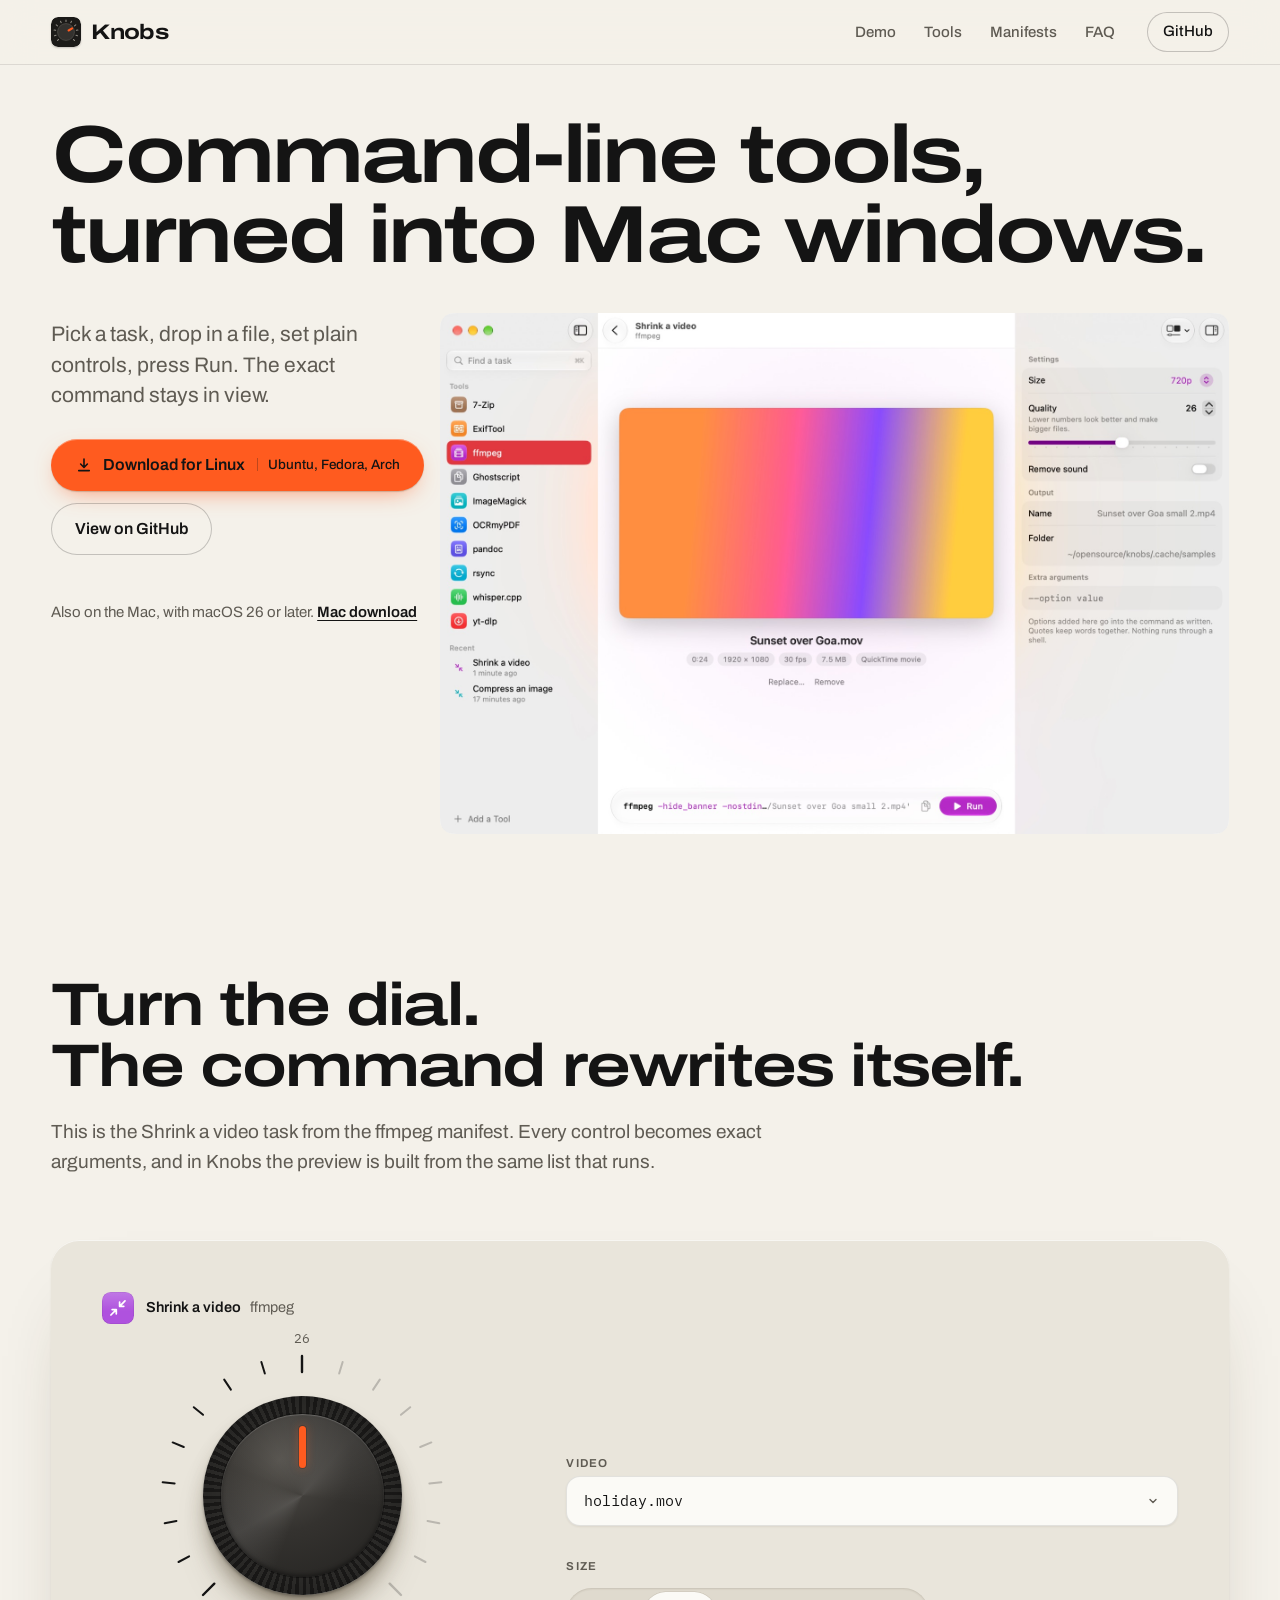
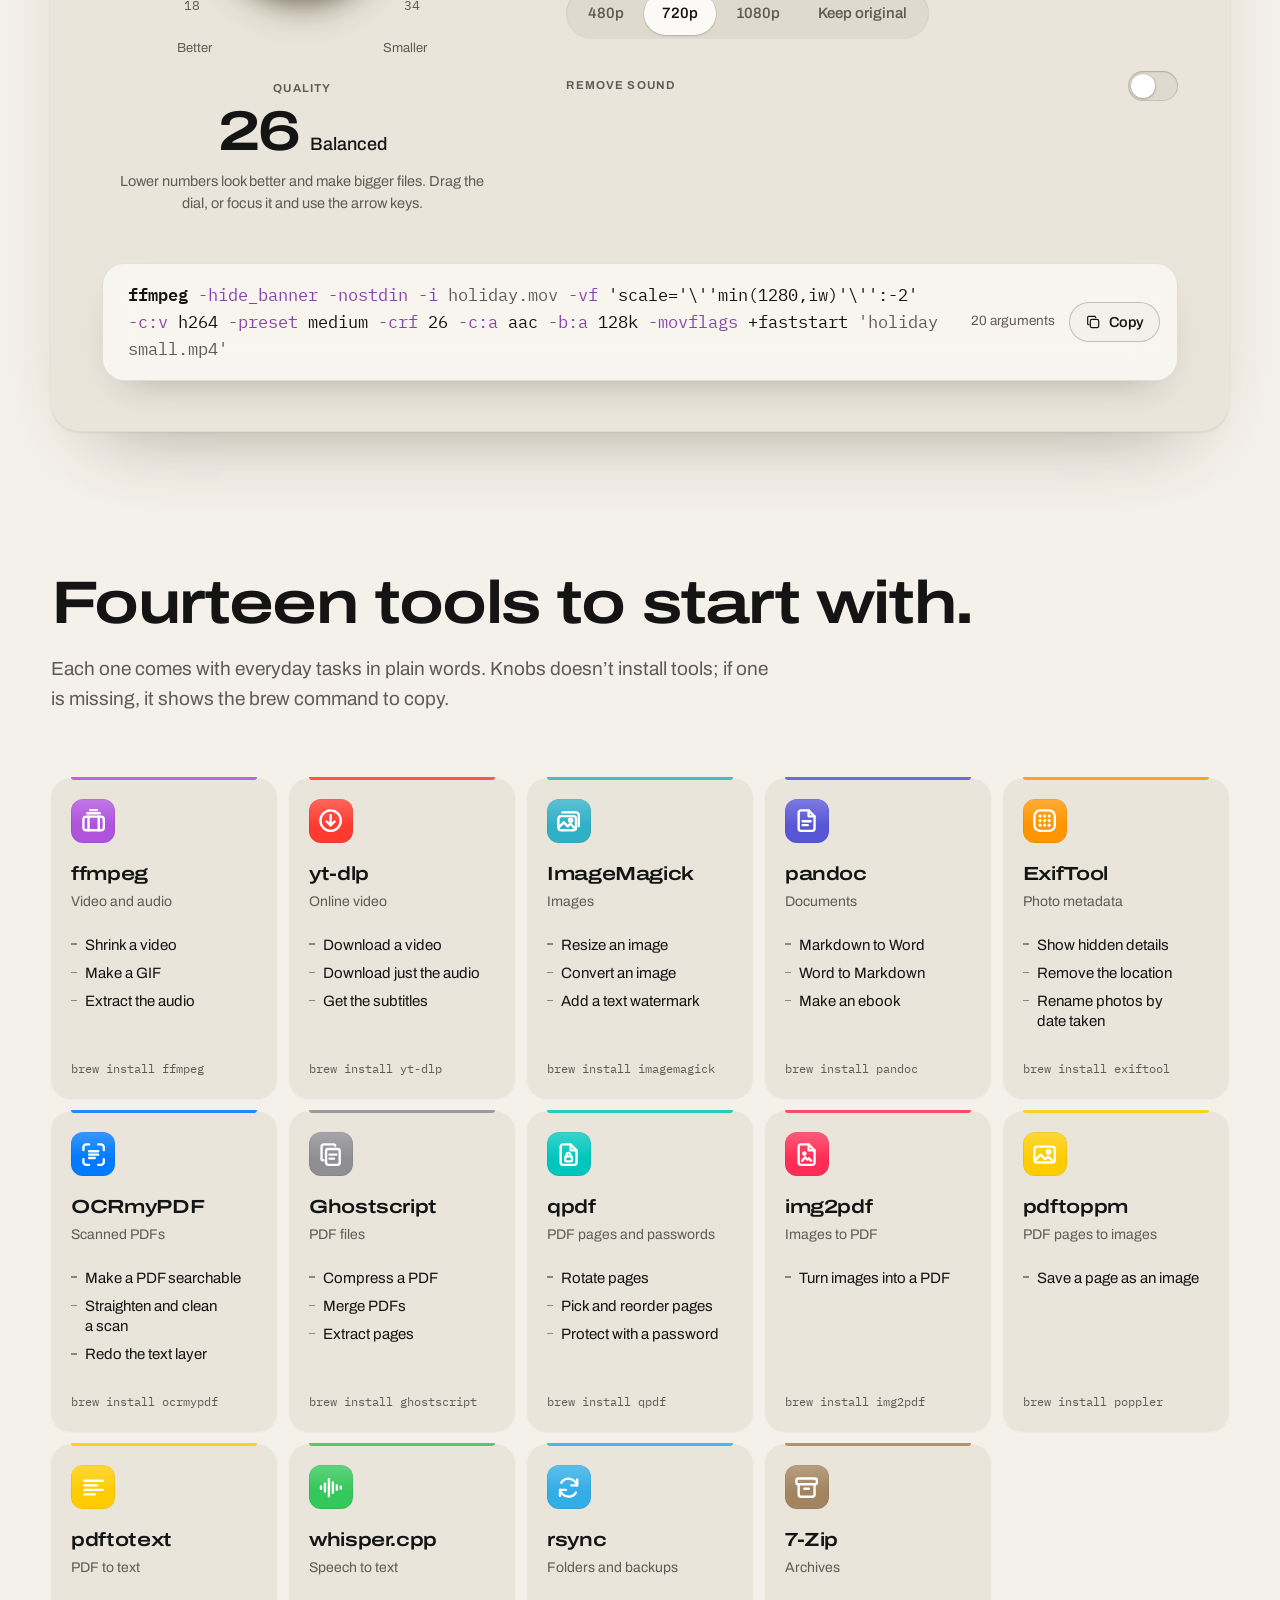
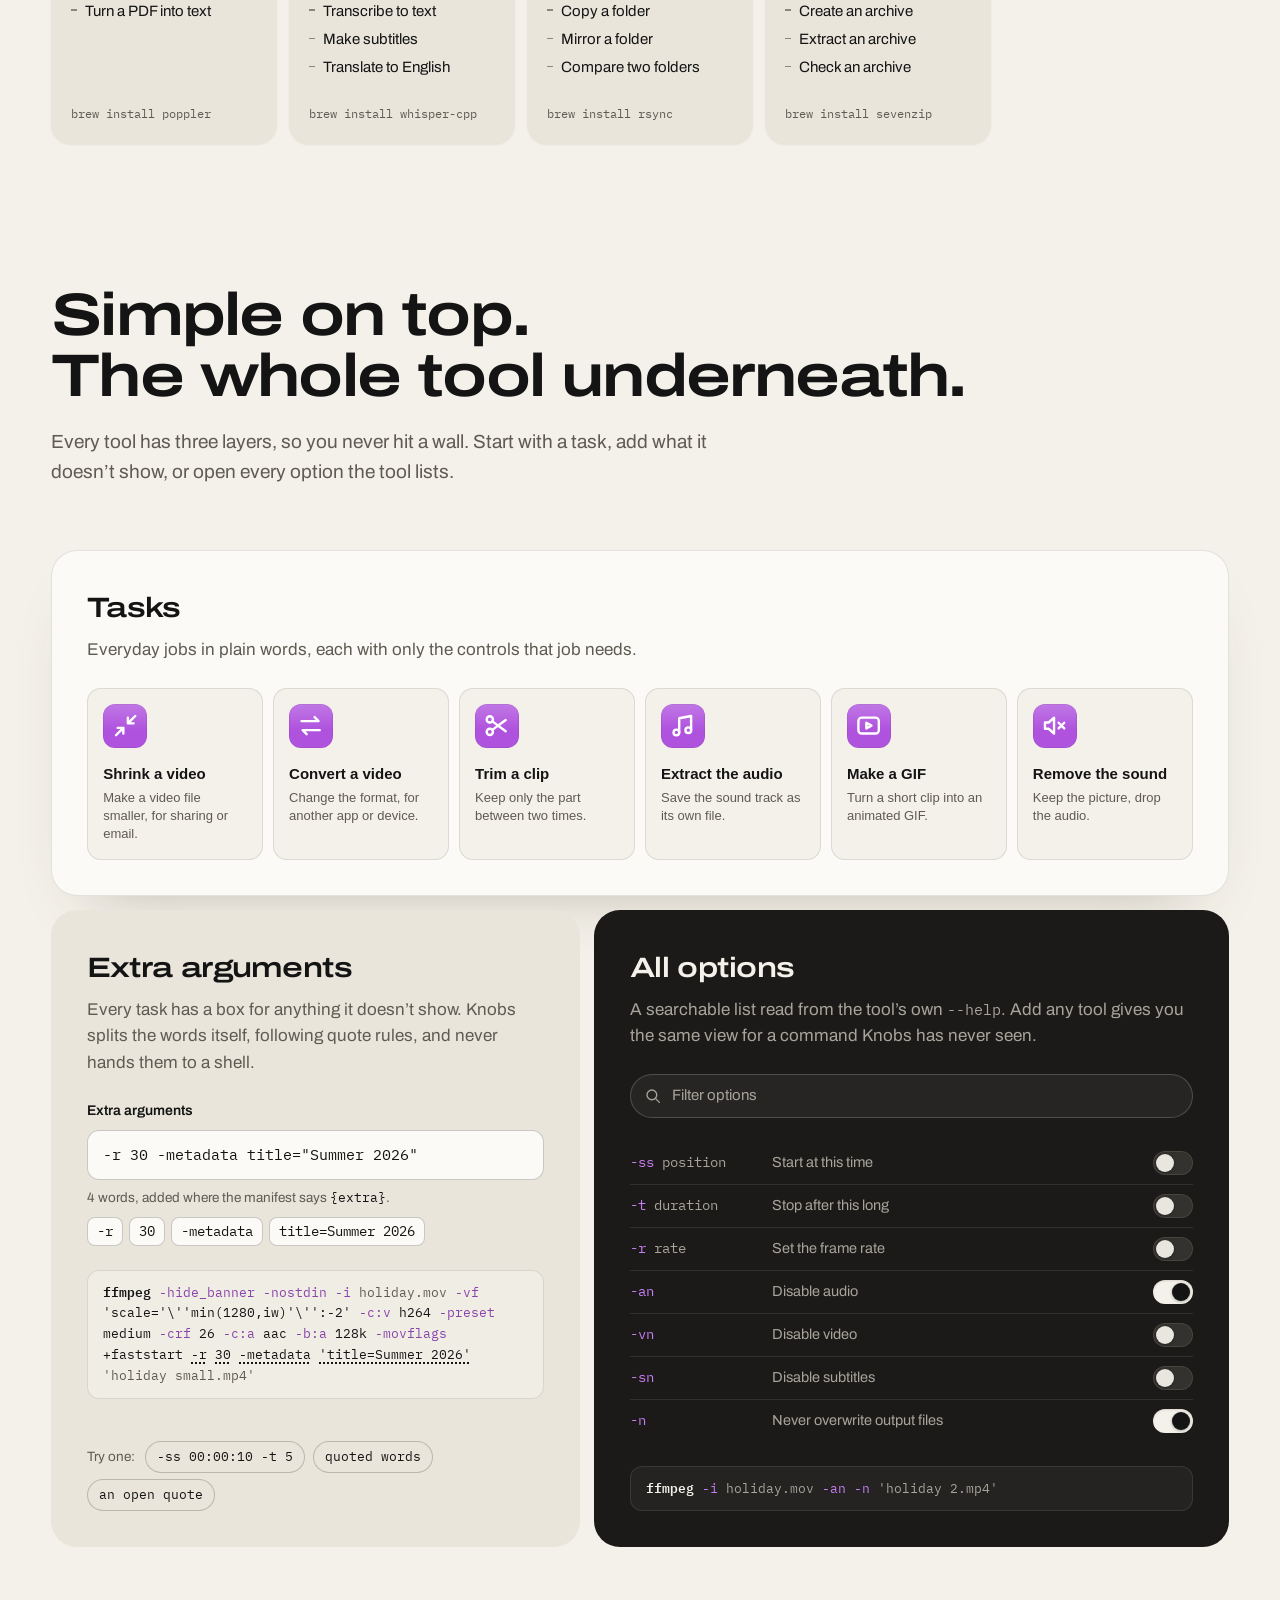
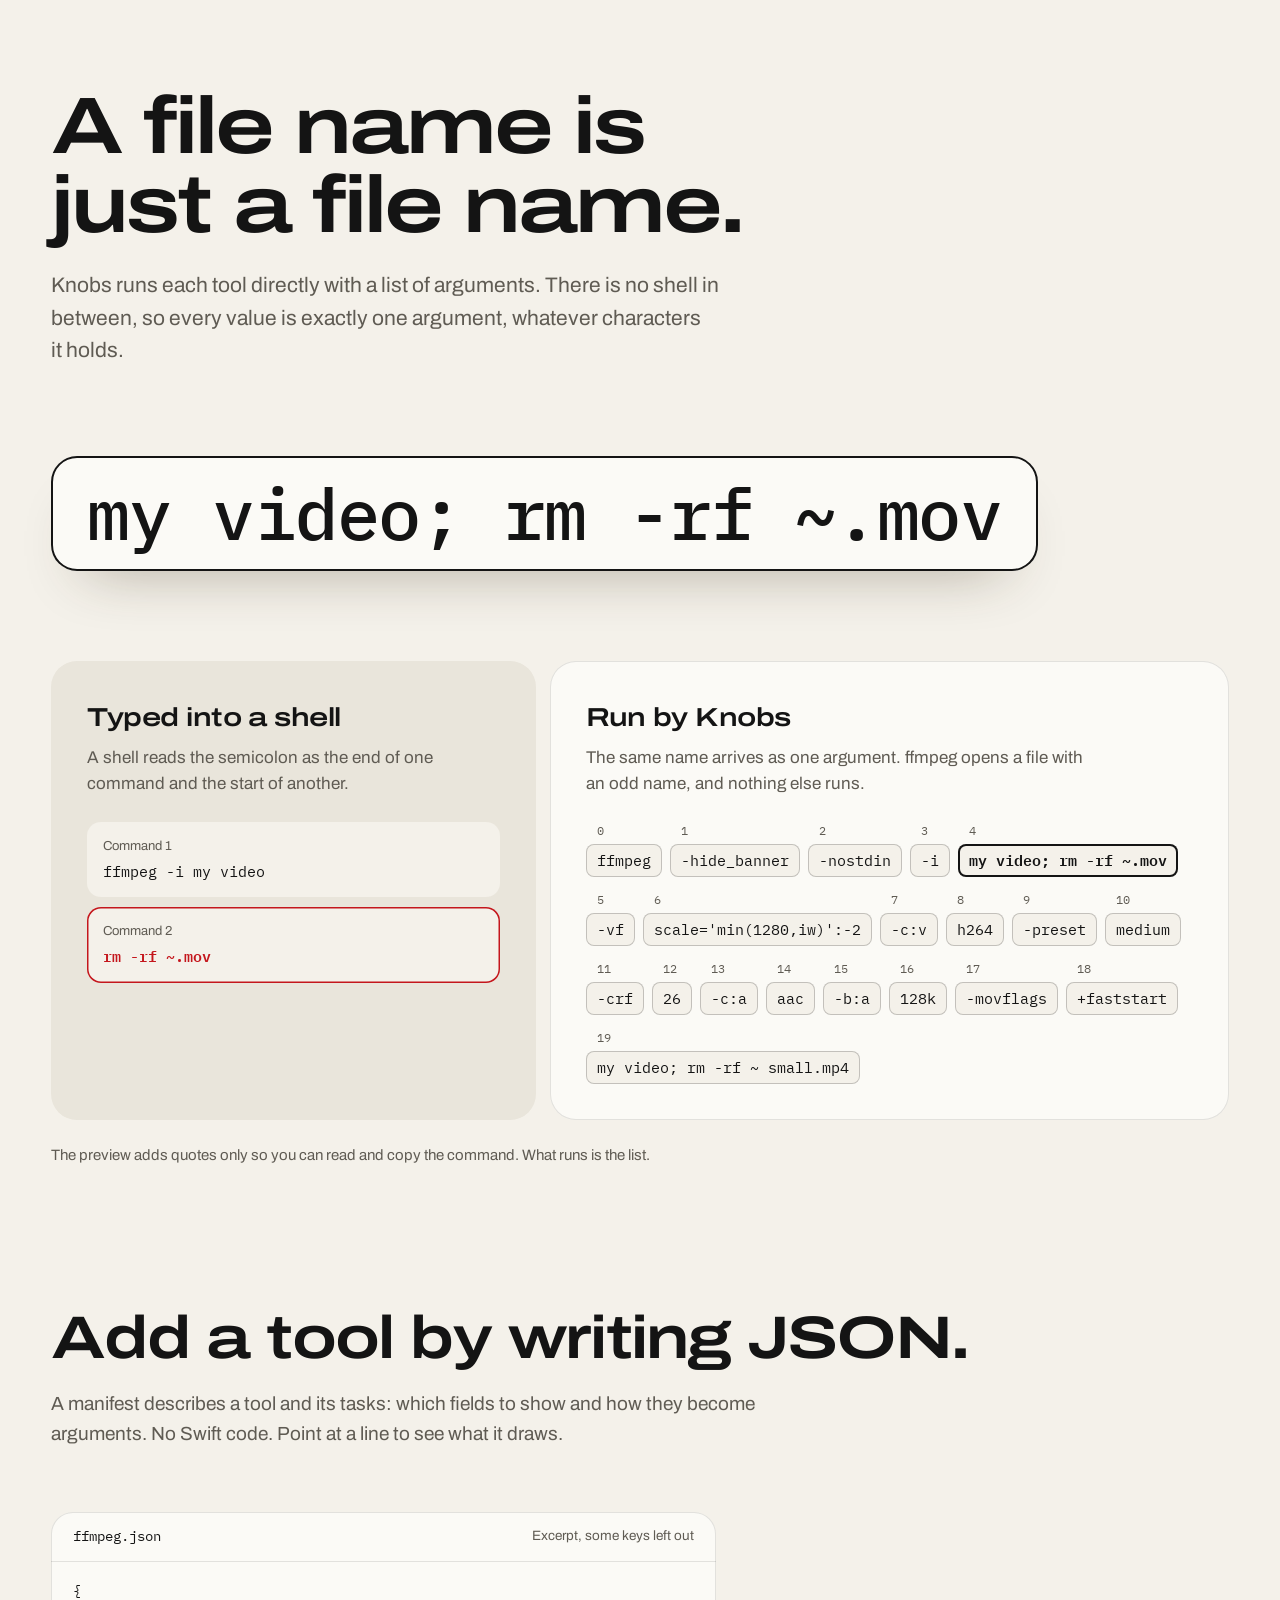
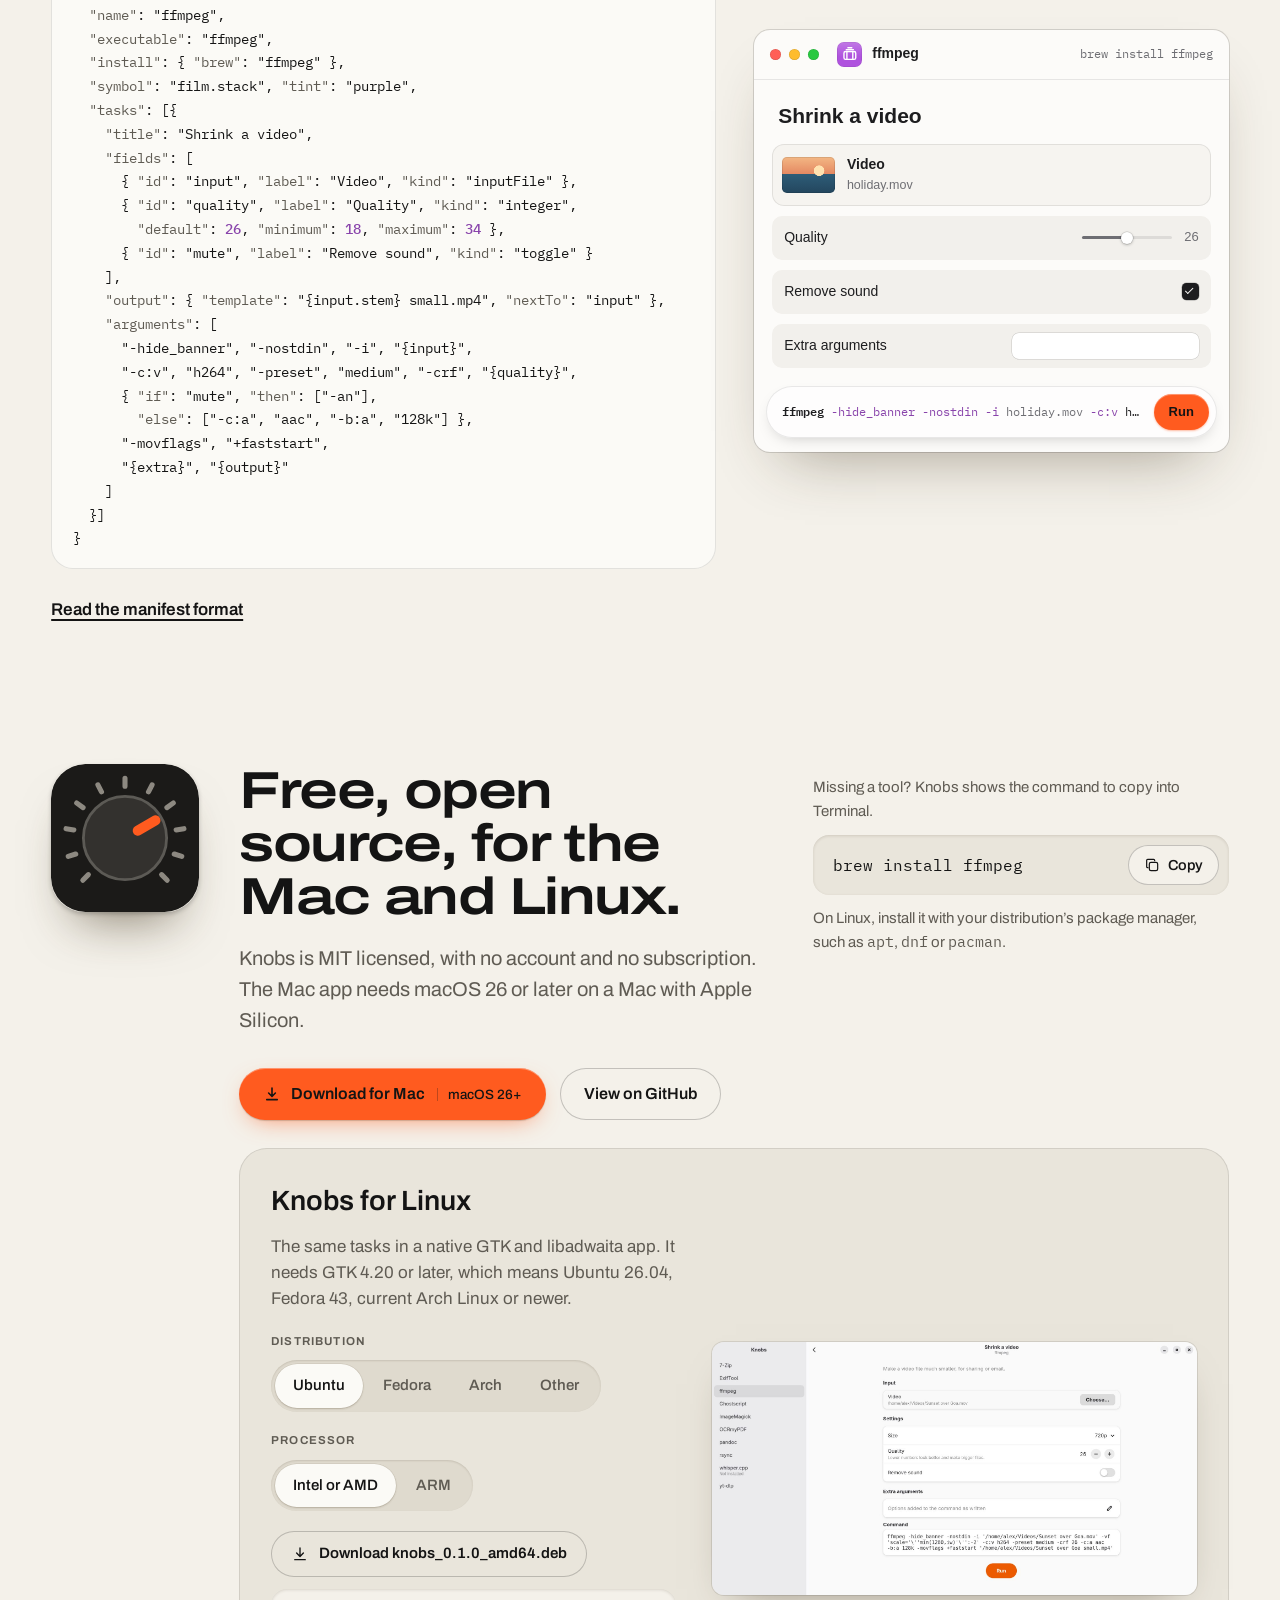
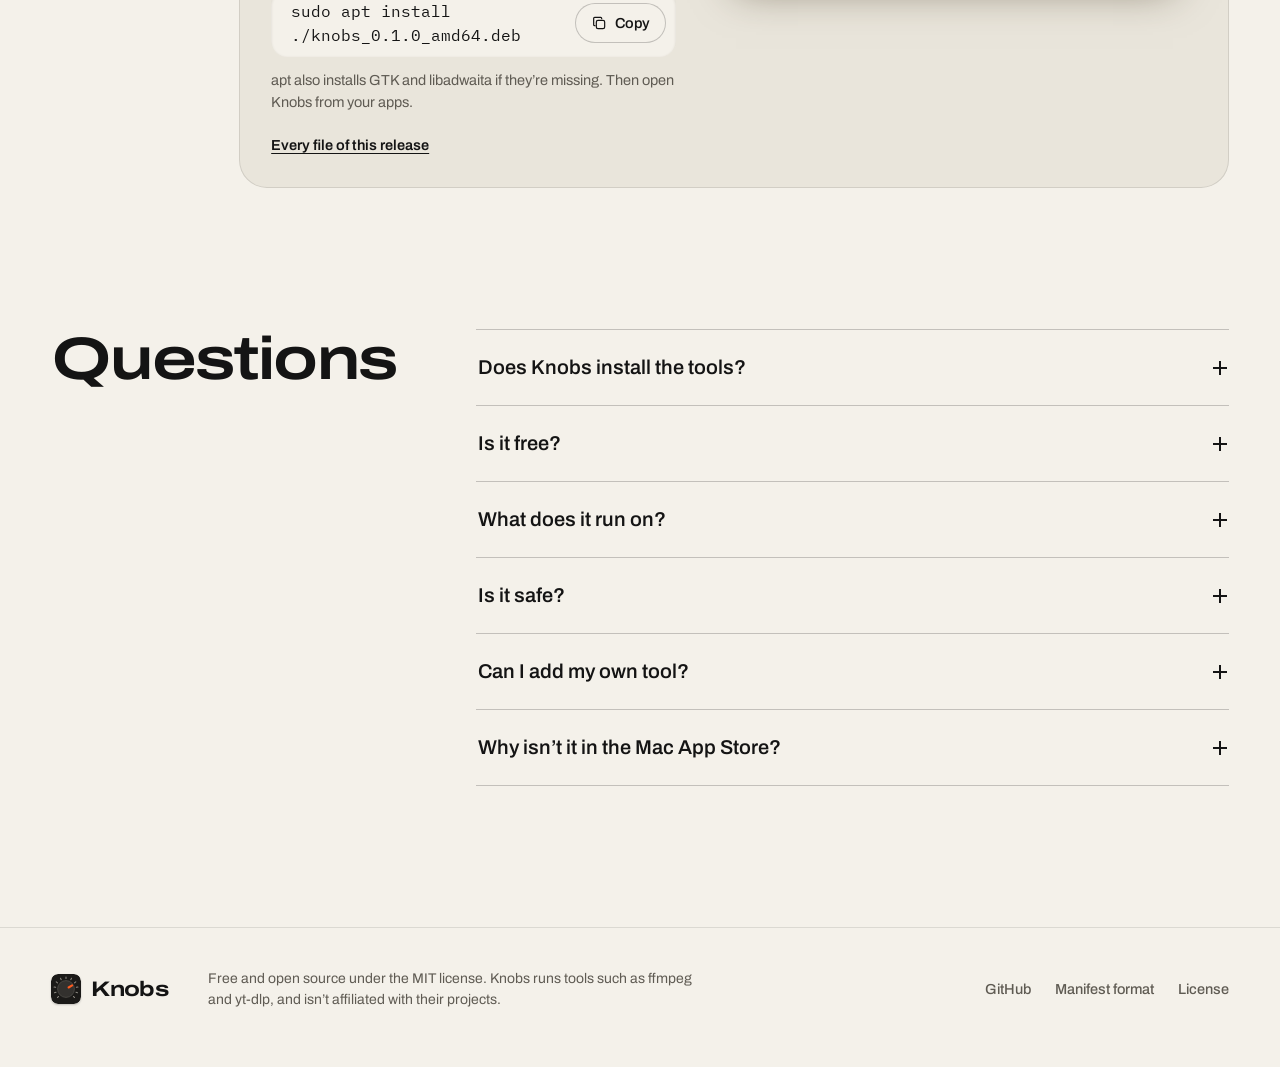
==== commit abeeef35: "poppler: add pdftoppm and pdftotext for PDF pages as images and PDF text Both come from Homebrew's p" ====
--- a/website/index.html
+++ b/website/index.html
@@ -160,6 +160,8 @@
       <symbol id="g-ghostscript" viewBox="0 0 24 24"><rect x="8" y="7" width="12" height="14" rx="2"/><path d="M16 4.25V4a1 1 0 0 0-1-1H6a2 2 0 0 0-2 2v11a1 1 0 0 0 1 1h.75"/><path d="M11 12h6M11 15.5h4"/></symbol>
       <symbol id="g-qpdf" viewBox="0 0 24 24"><path d="M13.75 3H7a2 2 0 0 0-2 2v14a2 2 0 0 0 2 2h10a2 2 0 0 0 2-2V8.25z"/><path d="M13.75 3v5.25H19"/><rect x="9" y="13.5" width="6" height="4.5" rx="1"/><path d="M10.25 13.5v-1.25a1.75 1.75 0 0 1 3.5 0v1.25"/></symbol>
       <symbol id="g-img2pdf" viewBox="0 0 24 24"><path d="M13.75 3H7a2 2 0 0 0-2 2v14a2 2 0 0 0 2 2h10a2 2 0 0 0 2-2V8.25z"/><path d="M13.75 3v5.25H19"/><path d="m8 17.5 2.75-3.25 2 2.25 1.25-1.25 2 2.25"/><circle cx="10" cy="11" r="1"/></symbol>
+      <symbol id="g-pdftoppm" viewBox="0 0 24 24"><rect x="3" y="5" width="18" height="14" rx="2.5"/><path d="m3.5 17.25 5-5.25 4 4.25 2.5-2.5 5.25 4.75"/><circle cx="15.5" cy="9.5" r="1.5"/></symbol>
+      <symbol id="g-pdftotext" viewBox="0 0 24 24"><path d="M4 6h16M4 10h11M4 14h16M4 18h9"/></symbol>
       <symbol id="g-whisper" viewBox="0 0 24 24"><path d="M3.5 11v2M7 8.5v7M10.5 4.5v15M14 7.5v9M17.5 10v4M21 11.25v1.5"/></symbol>
       <symbol id="g-rsync" viewBox="0 0 24 24"><path d="M19.25 10A7.5 7.5 0 0 0 5.6 7.6"/><path d="M4.75 14a7.5 7.5 0 0 0 13.65 2.4"/><path d="M19.6 4.75V10h-5.25"/><path d="M4.4 19.25V14h5.25"/></symbol>
       <symbol id="g-sevenzip" viewBox="0 0 24 24"><rect x="3" y="4" width="18" height="5" rx="1.5"/><path d="M5 9v9a2 2 0 0 0 2 2h10a2 2 0 0 0 2-2V9"/><path d="M10 13h4"/></symbol>
@@ -303,7 +305,7 @@
     <section class="tools" id="tools" aria-labelledby="tools-title">
       <div class="wrap">
         <div class="section-head">
-          <h2 id="tools-title">Twelve tools to start with.</h2>
+          <h2 id="tools-title">Fourteen tools to start with.</h2>
           <p>Each one comes with everyday tasks in plain words. Knobs doesn’t install tools; if one is missing, it shows the brew command to copy.</p>
         </div>
         <ul class="desk">
@@ -369,6 +371,20 @@
             <p class="strip-what">Images to PDF</p>
             <ul class="strip-tasks"><li>Turn images into a PDF</li></ul>
             <code class="strip-brew">brew install img2pdf</code>
+          </li>
+          <li class="strip" style="--tint: var(--yellow)">
+            <span class="tile t-yellow"><svg class="g"><use href="#g-pdftoppm"/></svg></span>
+            <h3>pdftoppm</h3>
+            <p class="strip-what">PDF pages to images</p>
+            <ul class="strip-tasks"><li>Save a page as an image</li></ul>
+            <code class="strip-brew">brew install poppler</code>
+          </li>
+          <li class="strip" style="--tint: var(--yellow)">
+            <span class="tile t-yellow"><svg class="g"><use href="#g-pdftotext"/></svg></span>
+            <h3>pdftotext</h3>
+            <p class="strip-what">PDF to text</p>
+            <ul class="strip-tasks"><li>Turn a PDF into text</li></ul>
+            <code class="strip-brew">brew install poppler</code>
           </li>
           <li class="strip" style="--tint: var(--green)">
             <span class="tile t-green"><svg class="g"><use href="#g-whisper"/></svg></span>
--- a/website/styles.css
+++ b/website/styles.css
@@ -27,7 +27,7 @@
   /* System tints, light appearance (Apple's palette) */
   --purple: #AF52DE; --red: #FF3B30; --teal: #30B0C7; --indigo: #5856D6; --orange: #FF9500;
   --blue: #007AFF; --gray: #8E8E93; --green: #34C759; --cyan: #32ADE6; --brown: #A2845E;
-  --mint: #00C7BE; --pink: #FF2D55;
+  --mint: #00C7BE; --pink: #FF2D55; --yellow: #FFCC00;
   --purple-text: #8944AB;    /* accessible purple for flags in text */
 
   /* App window mock */
@@ -74,7 +74,7 @@
 
     --purple: #BF5AF2; --red: #FF453A; --teal: #40C8E0; --indigo: #5E5CE6; --orange: #FF9F0A;
     --blue: #0A84FF; --gray: #98989D; --green: #30D158; --cyan: #64D2FF; --brown: #AC8E68;
-    --mint: #63E6E2; --pink: #FF375F;
+    --mint: #63E6E2; --pink: #FF375F; --yellow: #FFD60A;
     --purple-text: #C77DF3;
 
     --win-bg: #1E1E1D;
@@ -234,7 +234,7 @@
 .t-purple { --t: var(--purple); } .t-red { --t: var(--red); } .t-teal { --t: var(--teal); }
 .t-indigo { --t: var(--indigo); } .t-orange { --t: var(--orange); } .t-blue { --t: var(--blue); }
 .t-gray { --t: var(--gray); } .t-green { --t: var(--green); } .t-cyan { --t: var(--cyan); } .t-brown { --t: var(--brown); }
-.t-mint { --t: var(--mint); } .t-pink { --t: var(--pink); }
+.t-mint { --t: var(--mint); } .t-pink { --t: var(--pink); } .t-yellow { --t: var(--yellow); }
 
 .tile-lg { width: 2.75em; height: 2.75em; border-radius: 0.625em; }
 
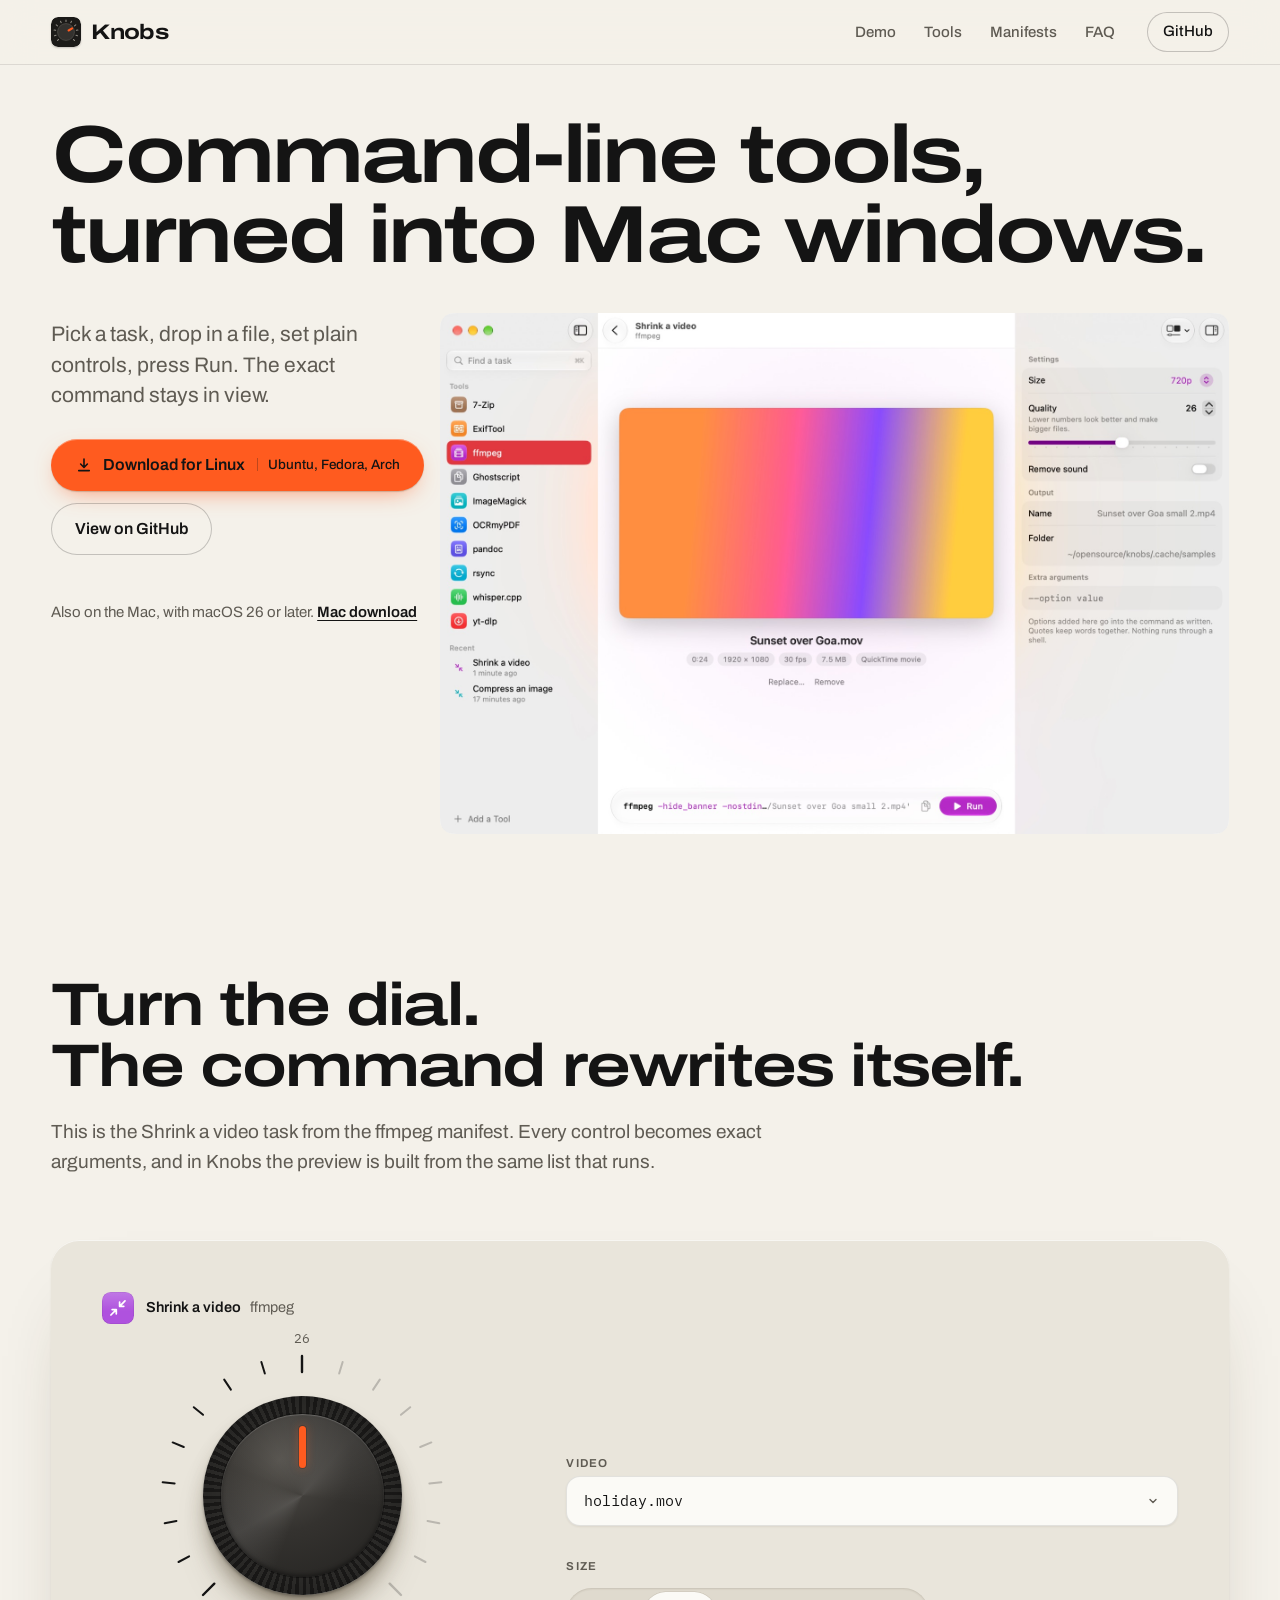
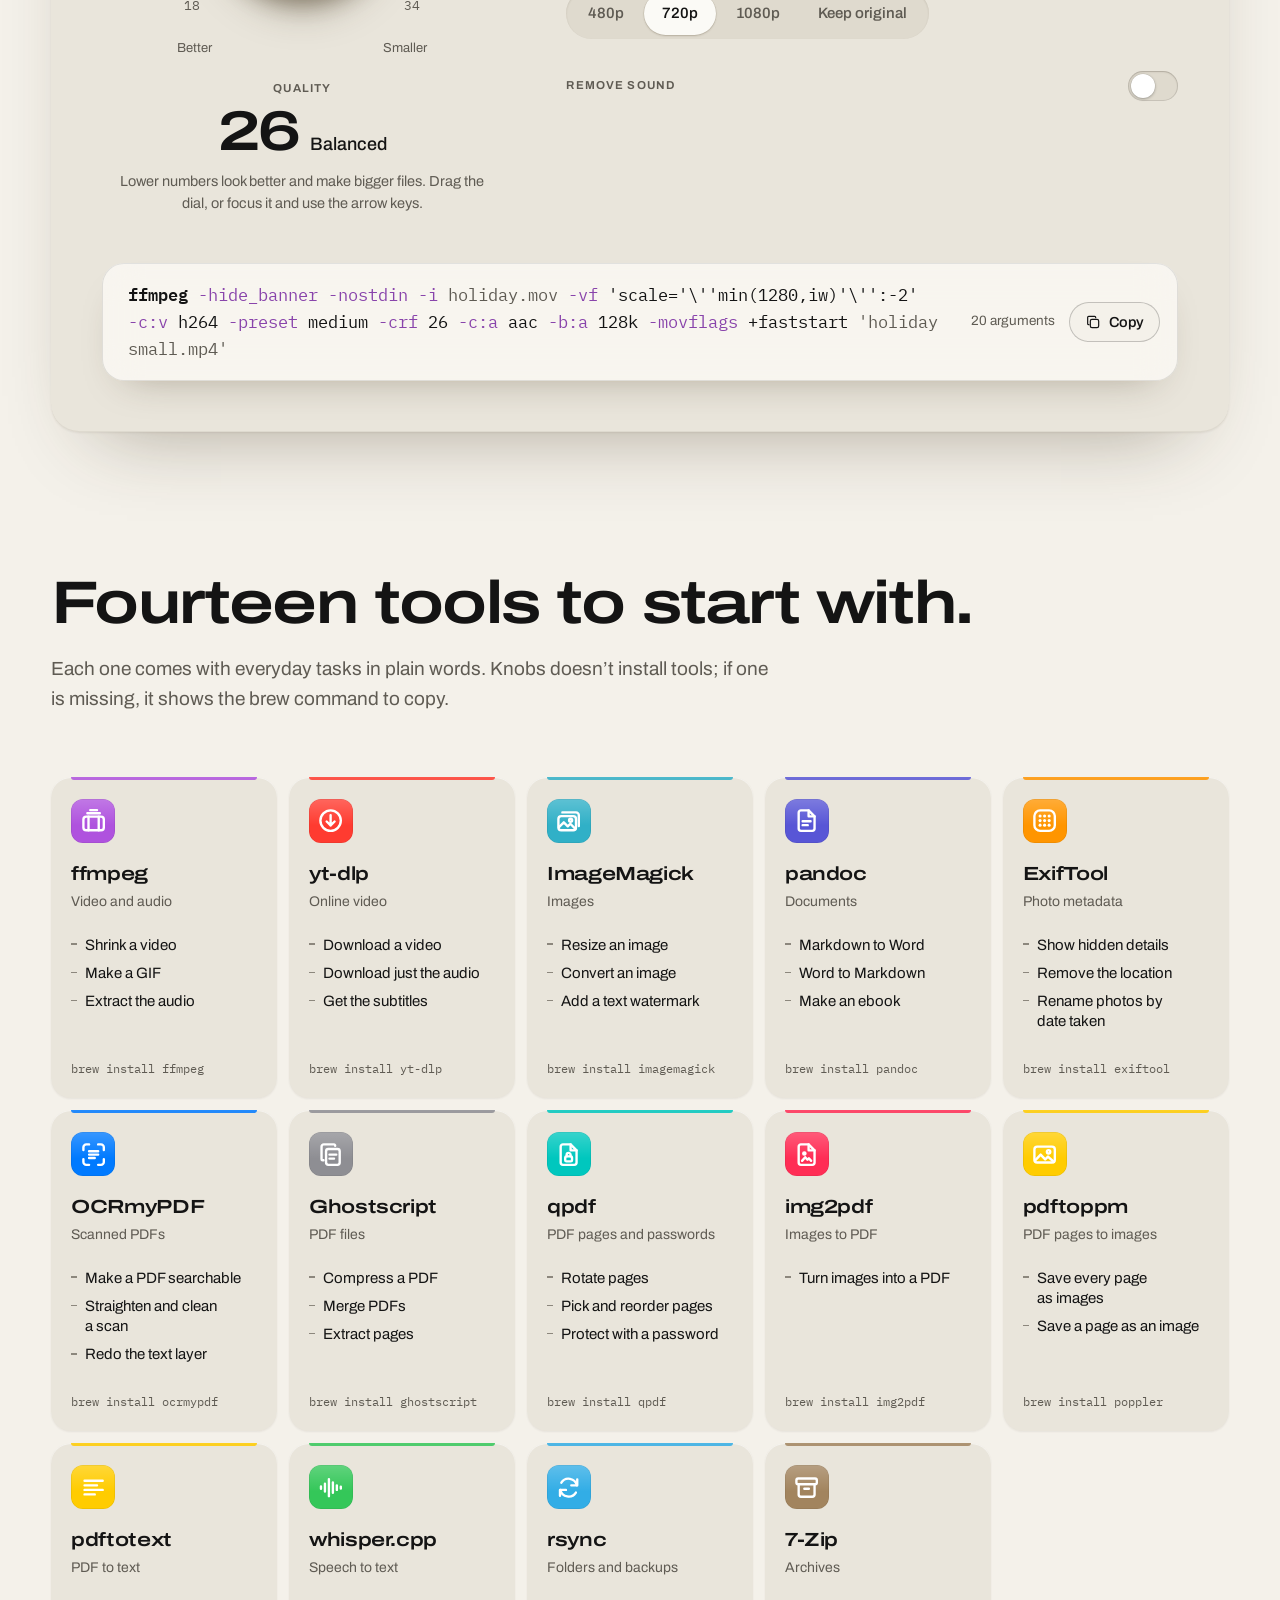
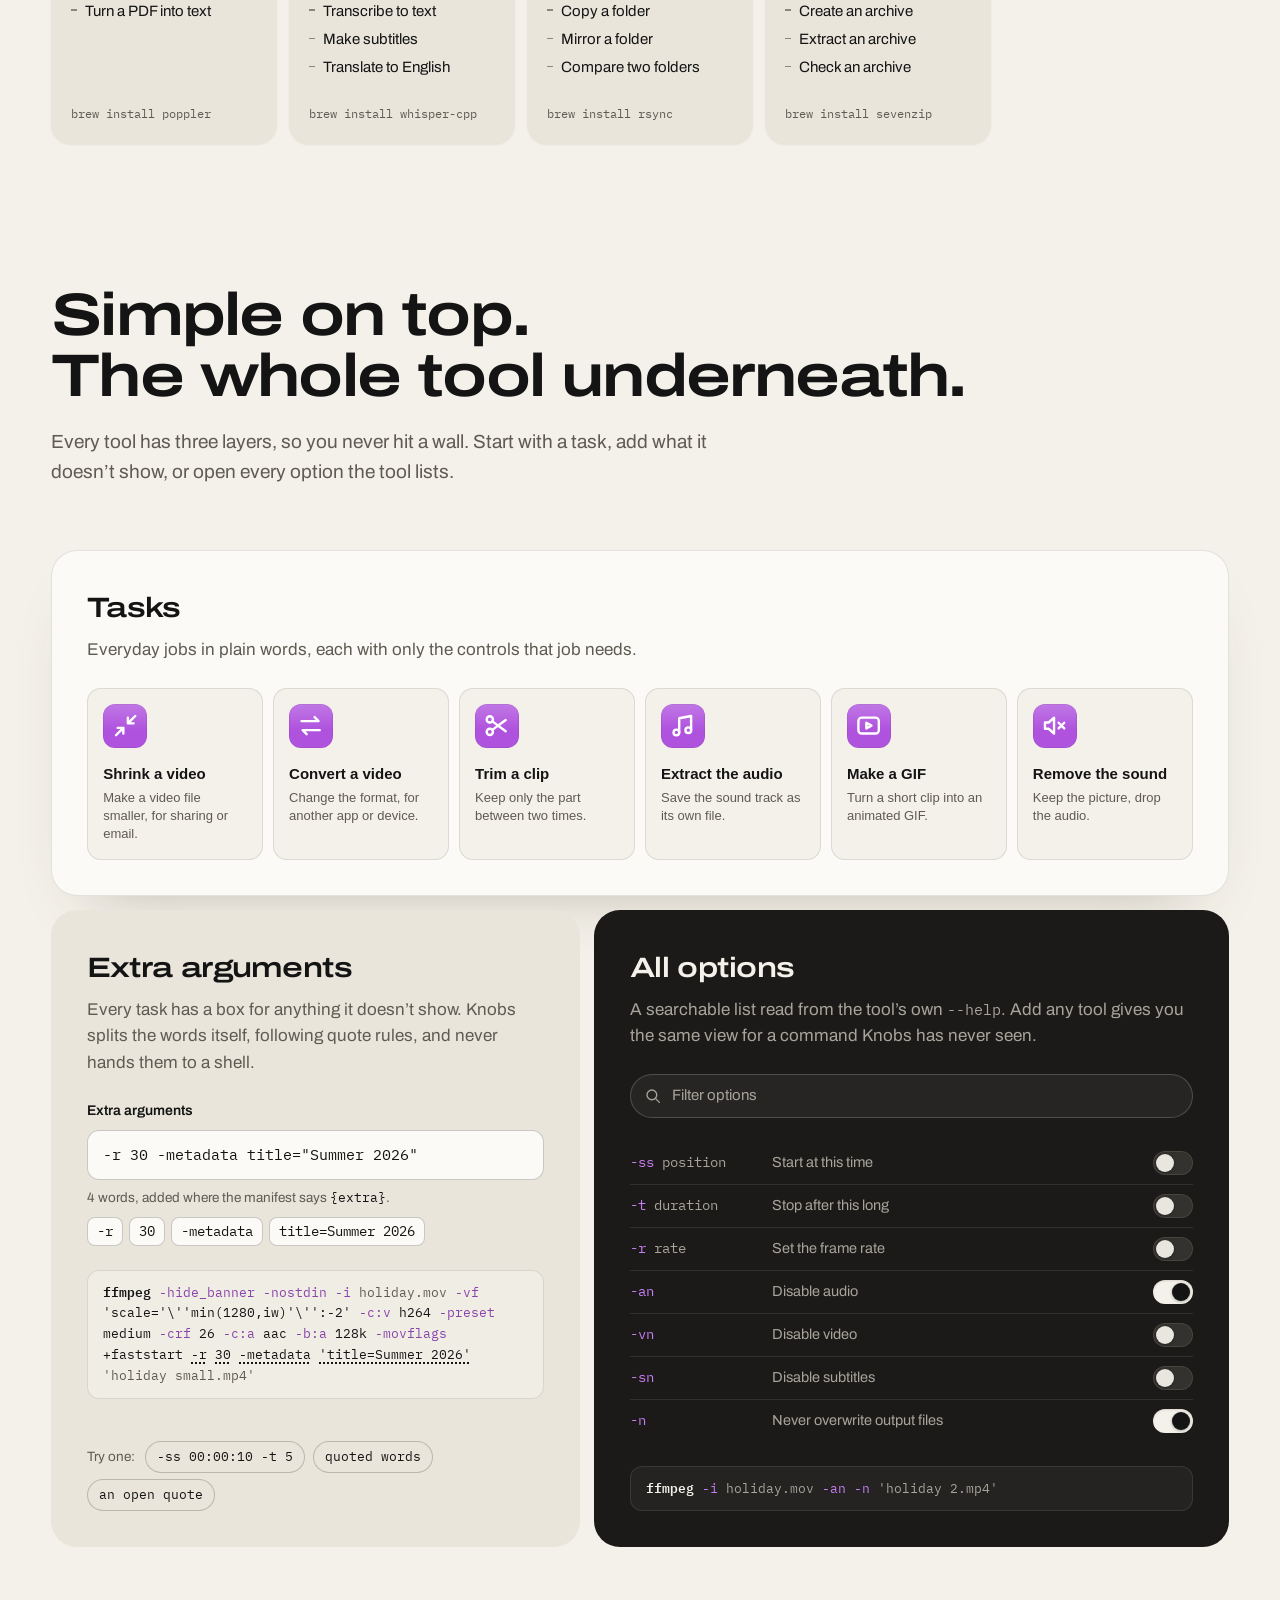
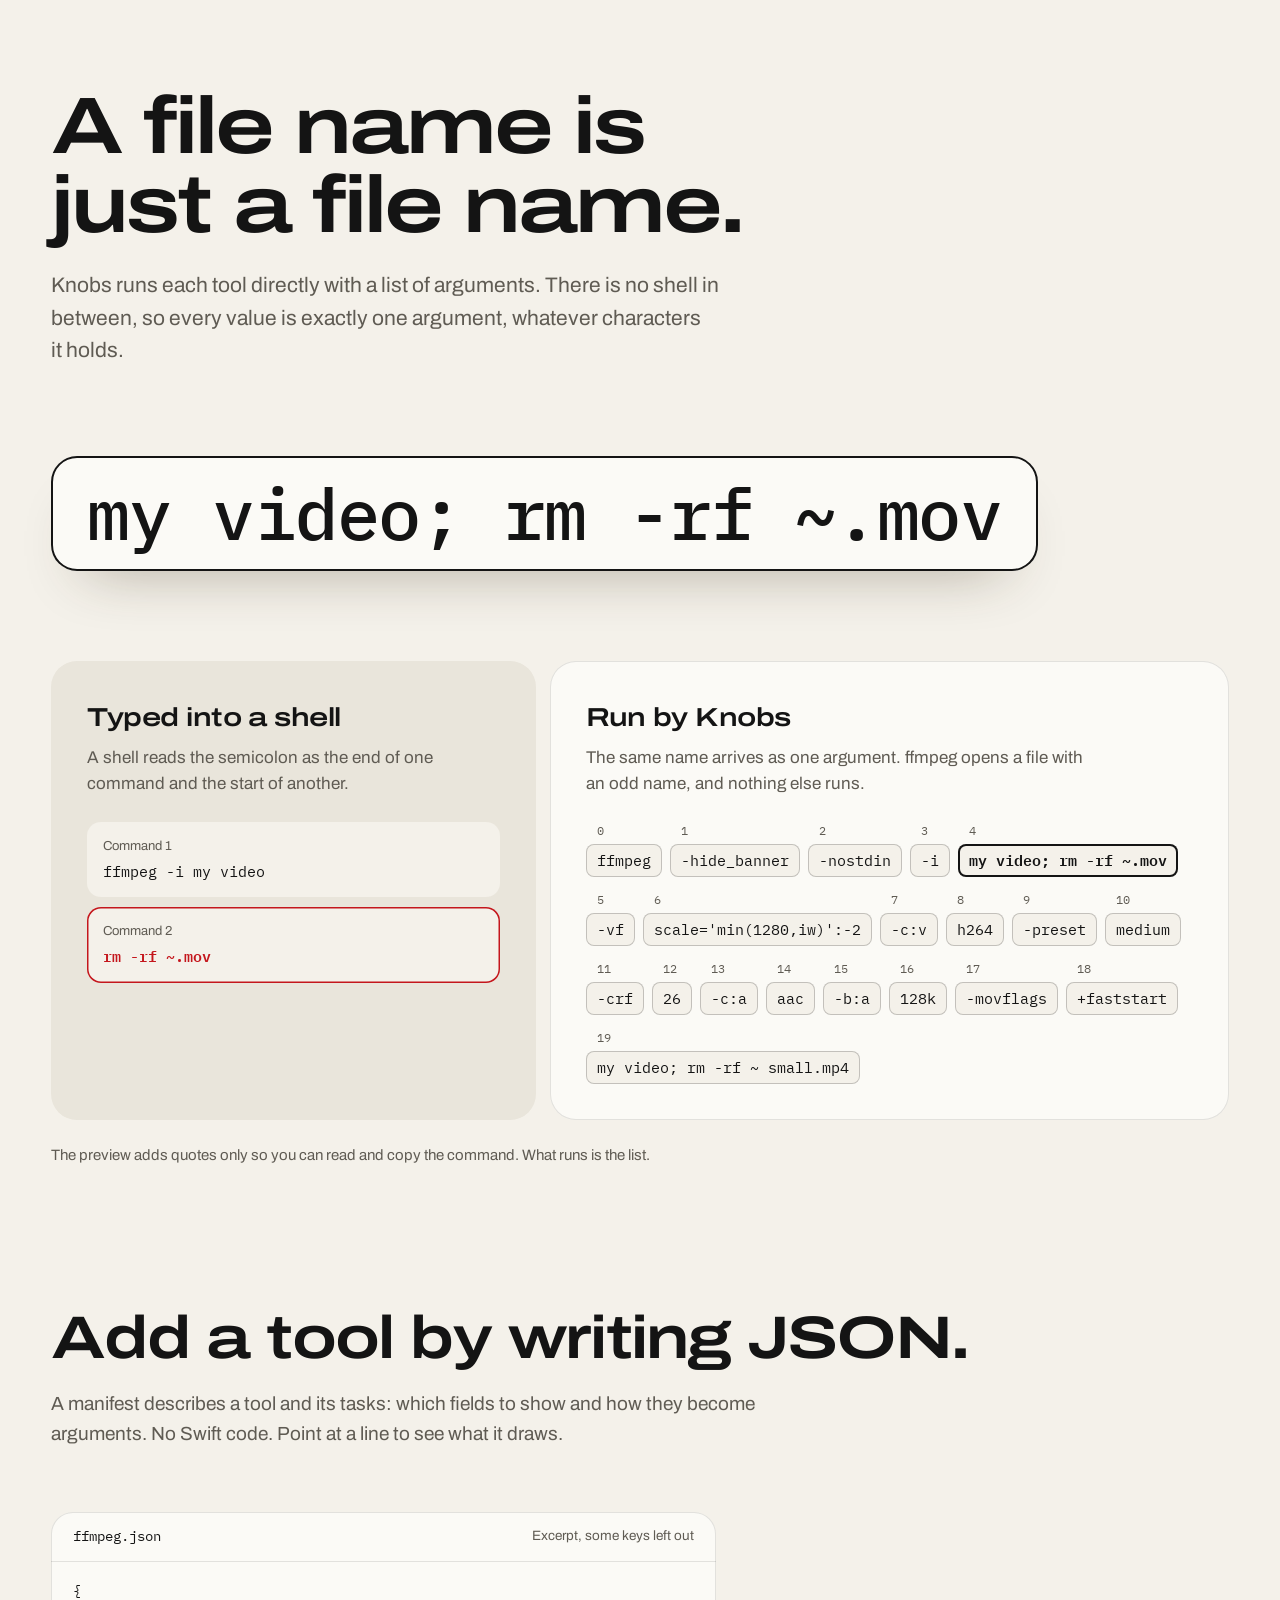
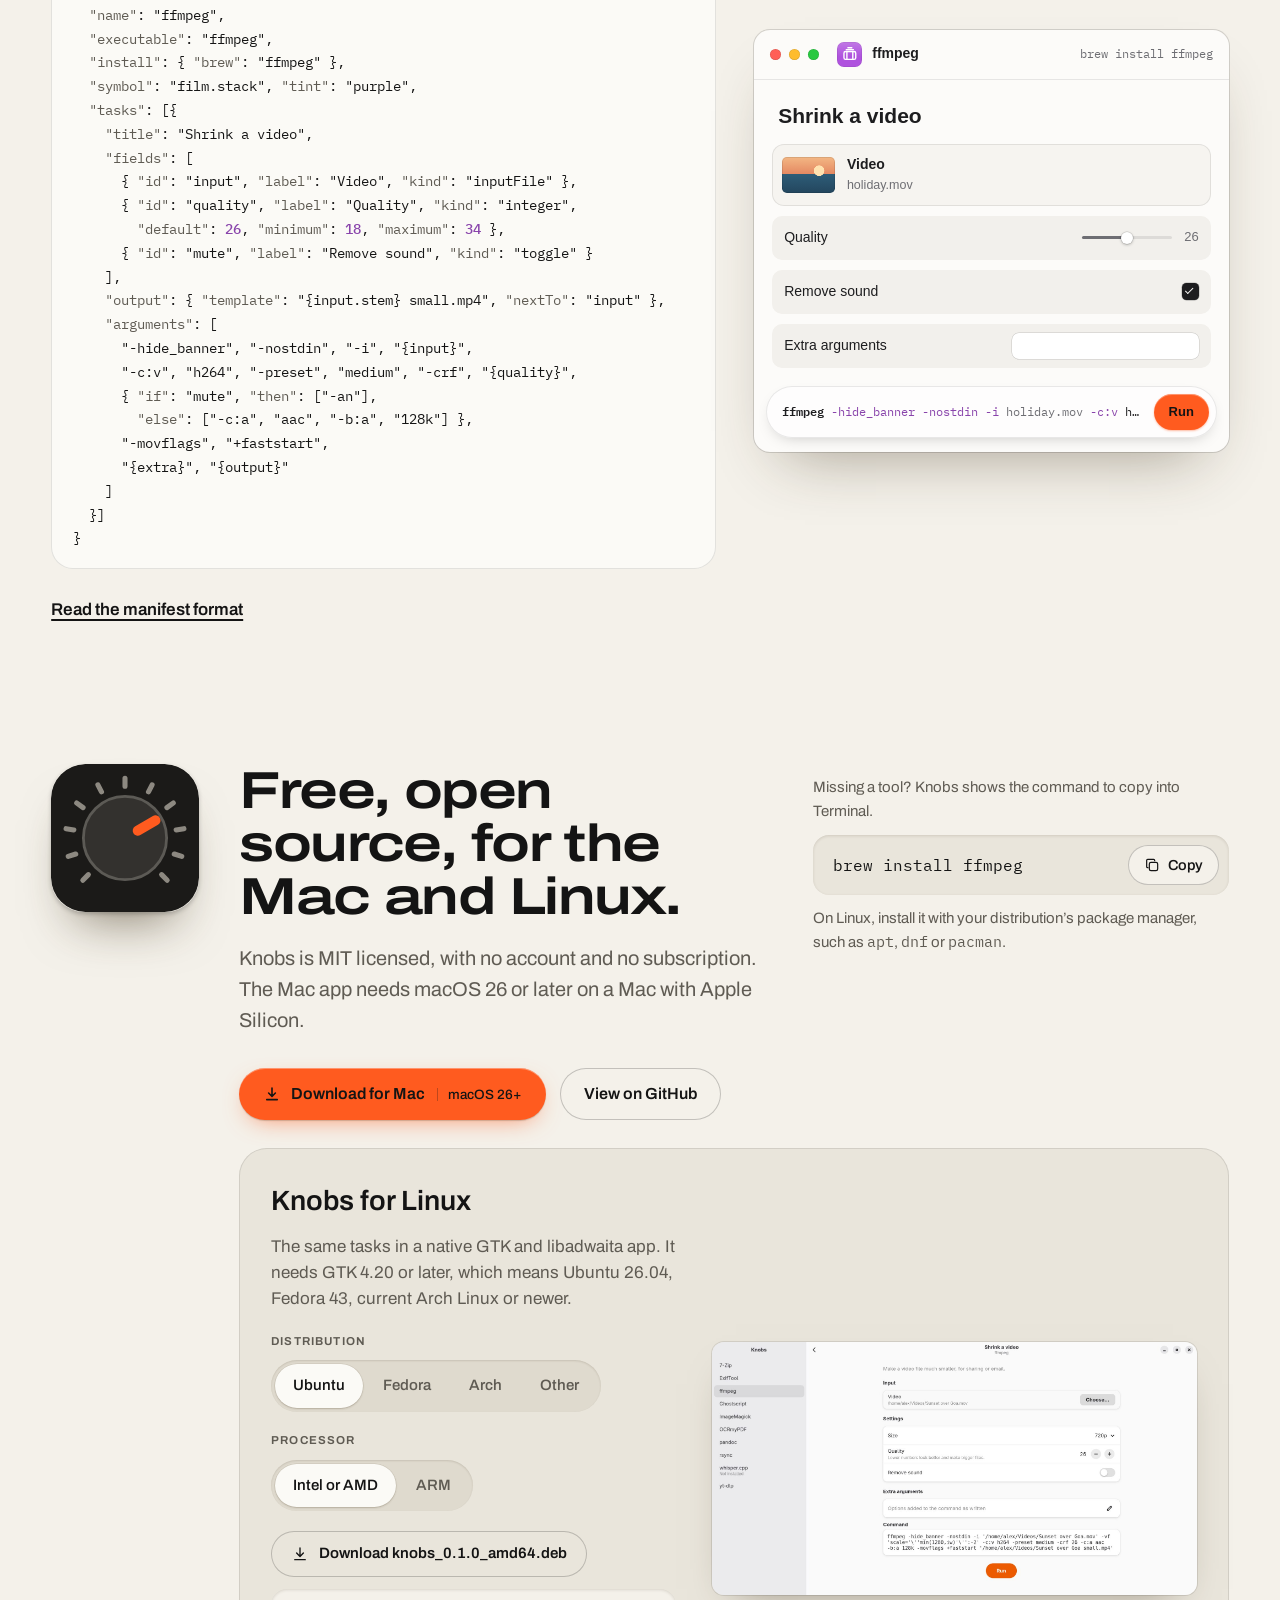
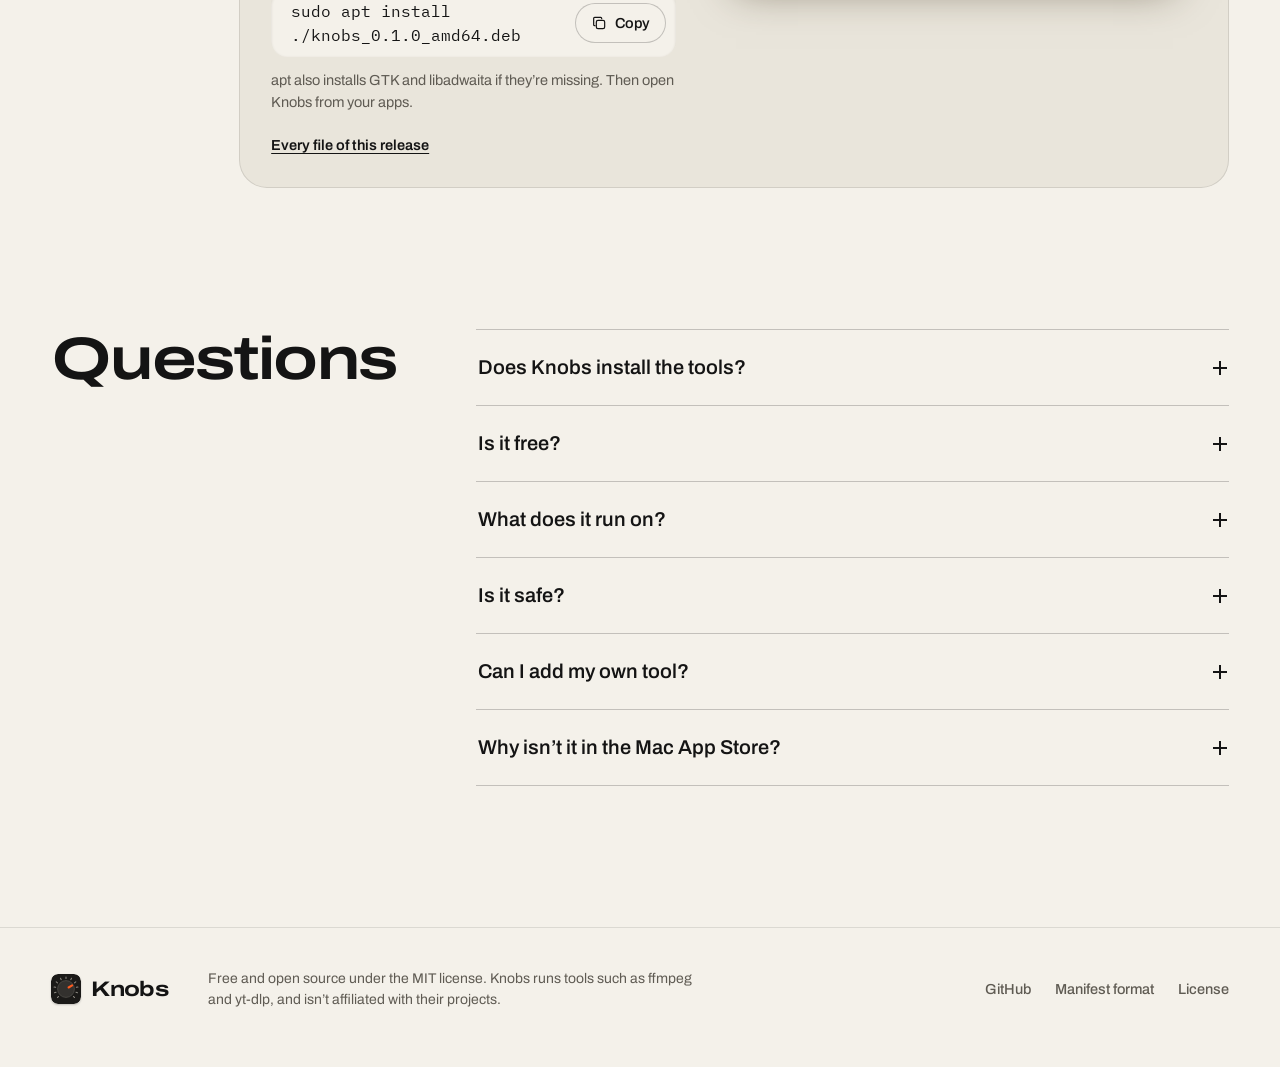
==== commit 46a369bf: "poppler: add pdftoppm's Save every page as images, into a new folder so no image is replaced pdftopp" ====
--- a/website/index.html
+++ b/website/index.html
@@ -376,7 +376,7 @@
             <span class="tile t-yellow"><svg class="g"><use href="#g-pdftoppm"/></svg></span>
             <h3>pdftoppm</h3>
             <p class="strip-what">PDF pages to images</p>
-            <ul class="strip-tasks"><li>Save a page as an image</li></ul>
+            <ul class="strip-tasks"><li>Save every page as images</li><li>Save a page as an image</li></ul>
             <code class="strip-brew">brew install poppler</code>
           </li>
           <li class="strip" style="--tint: var(--yellow)">
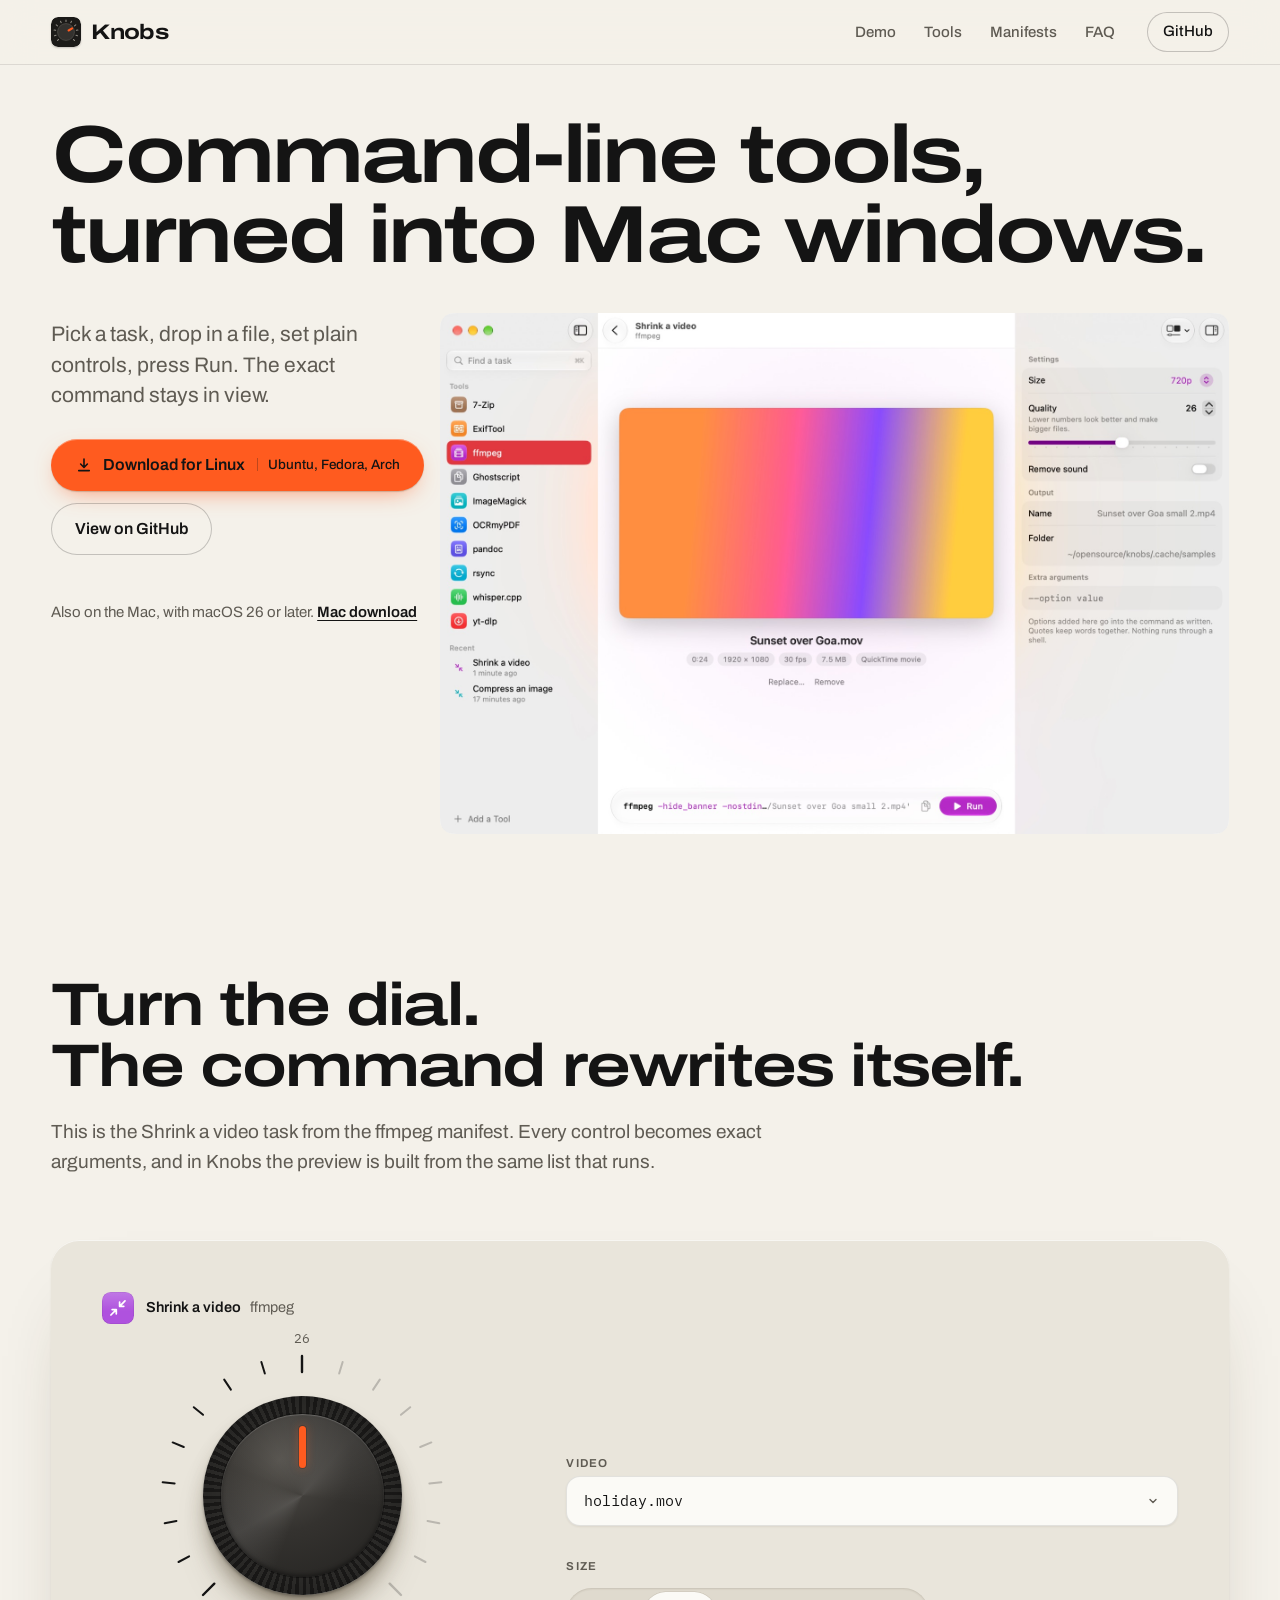
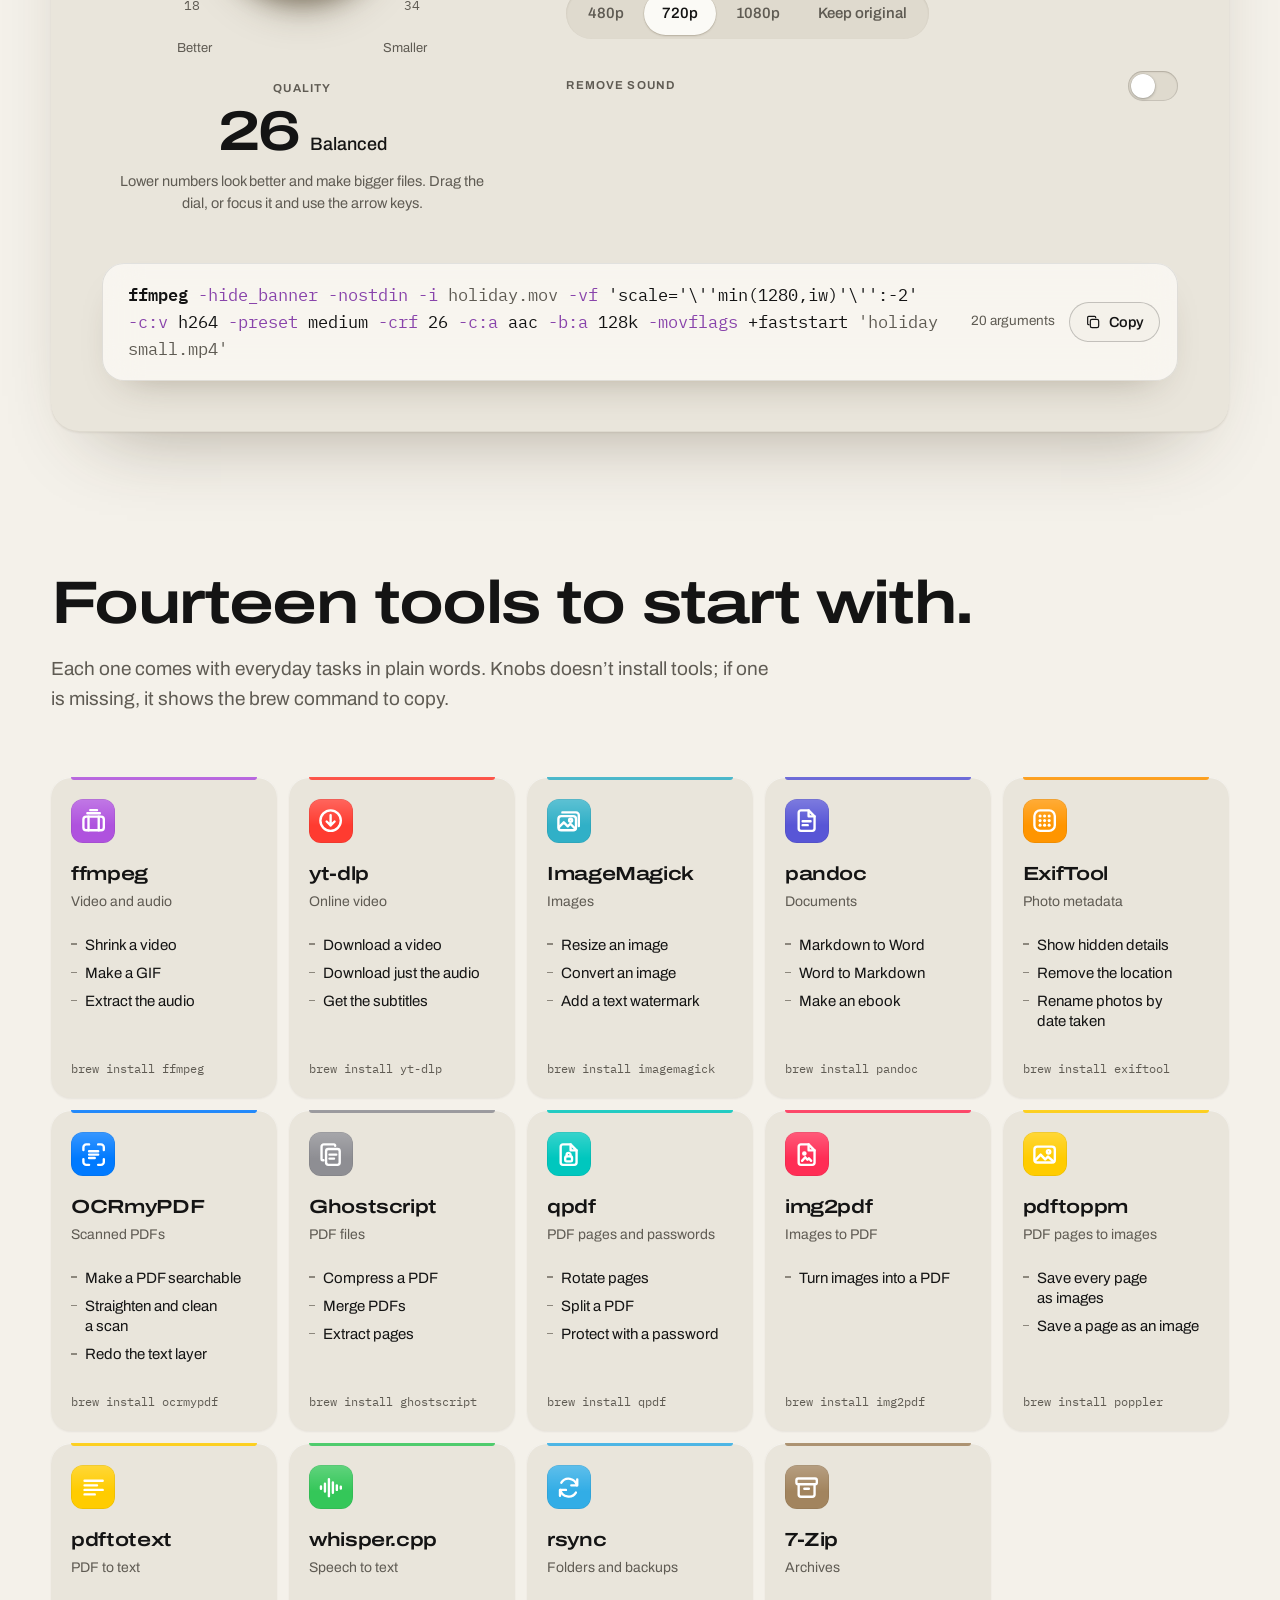
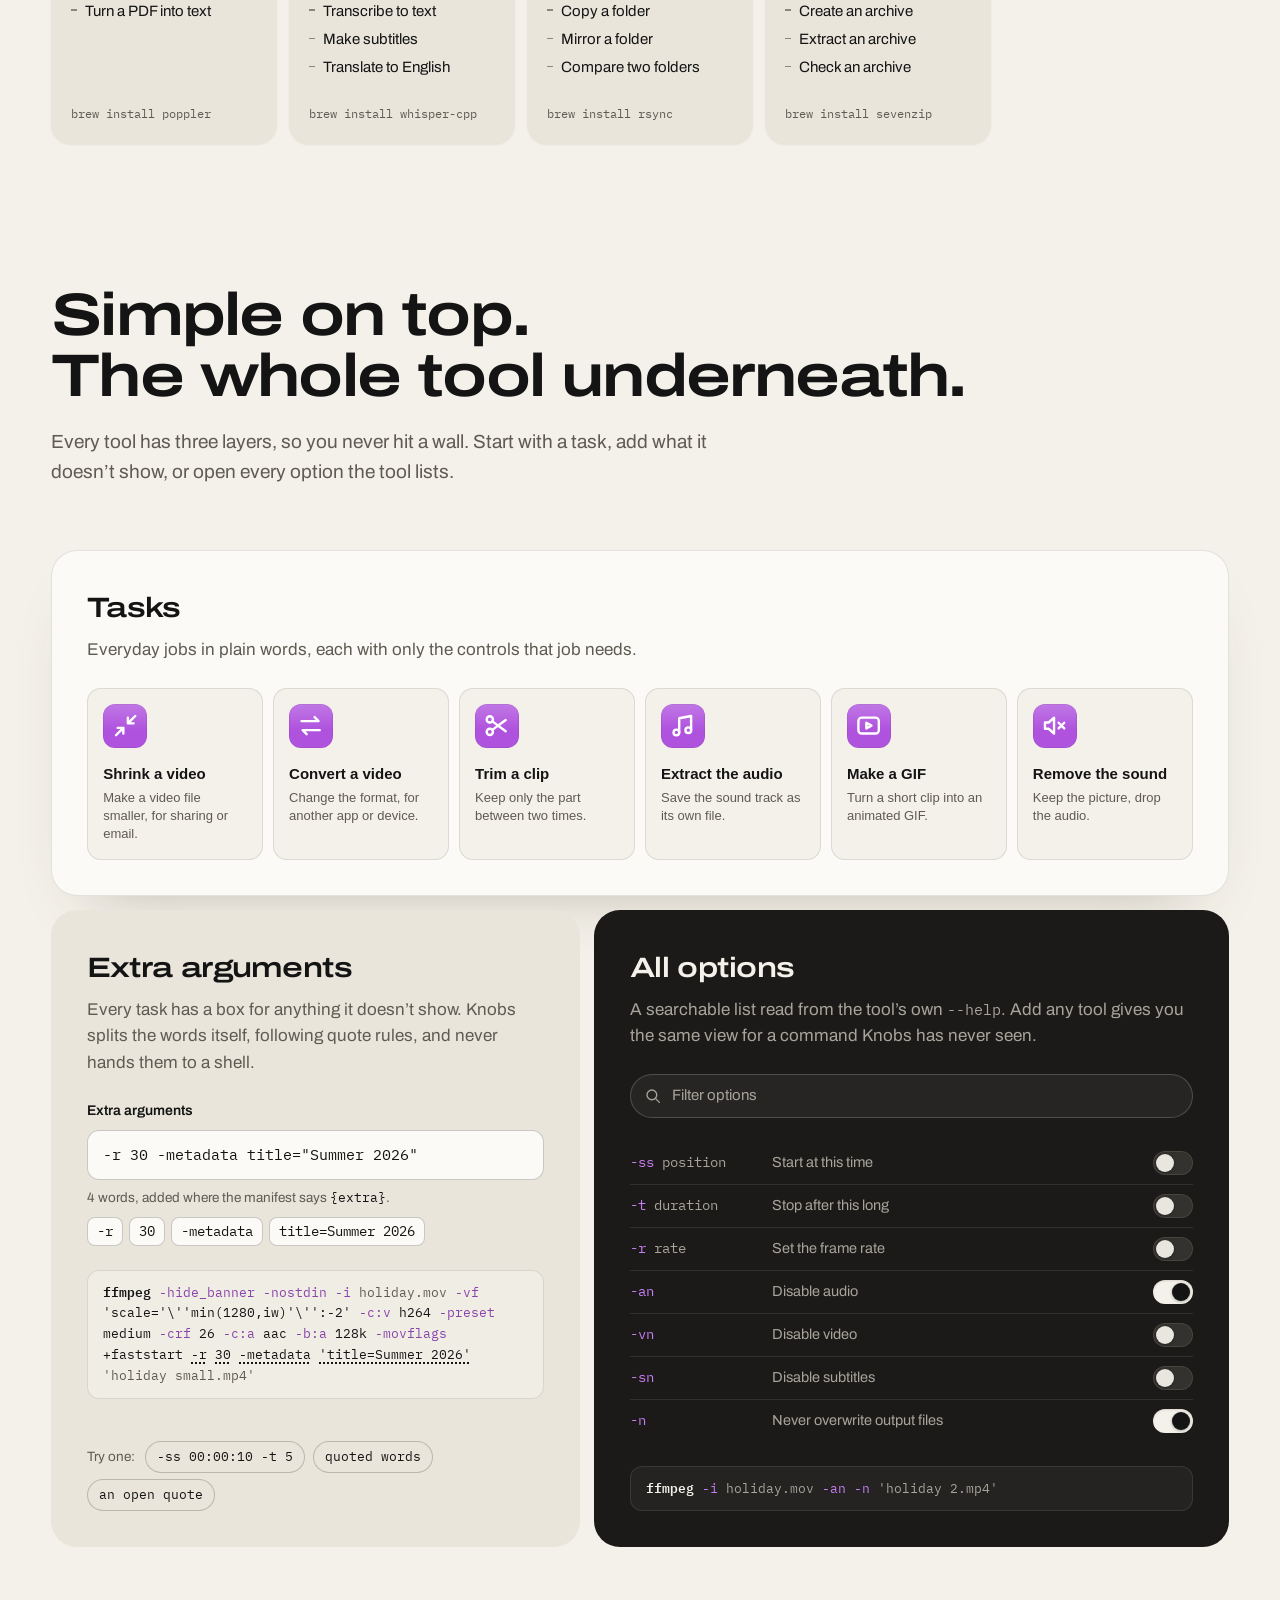
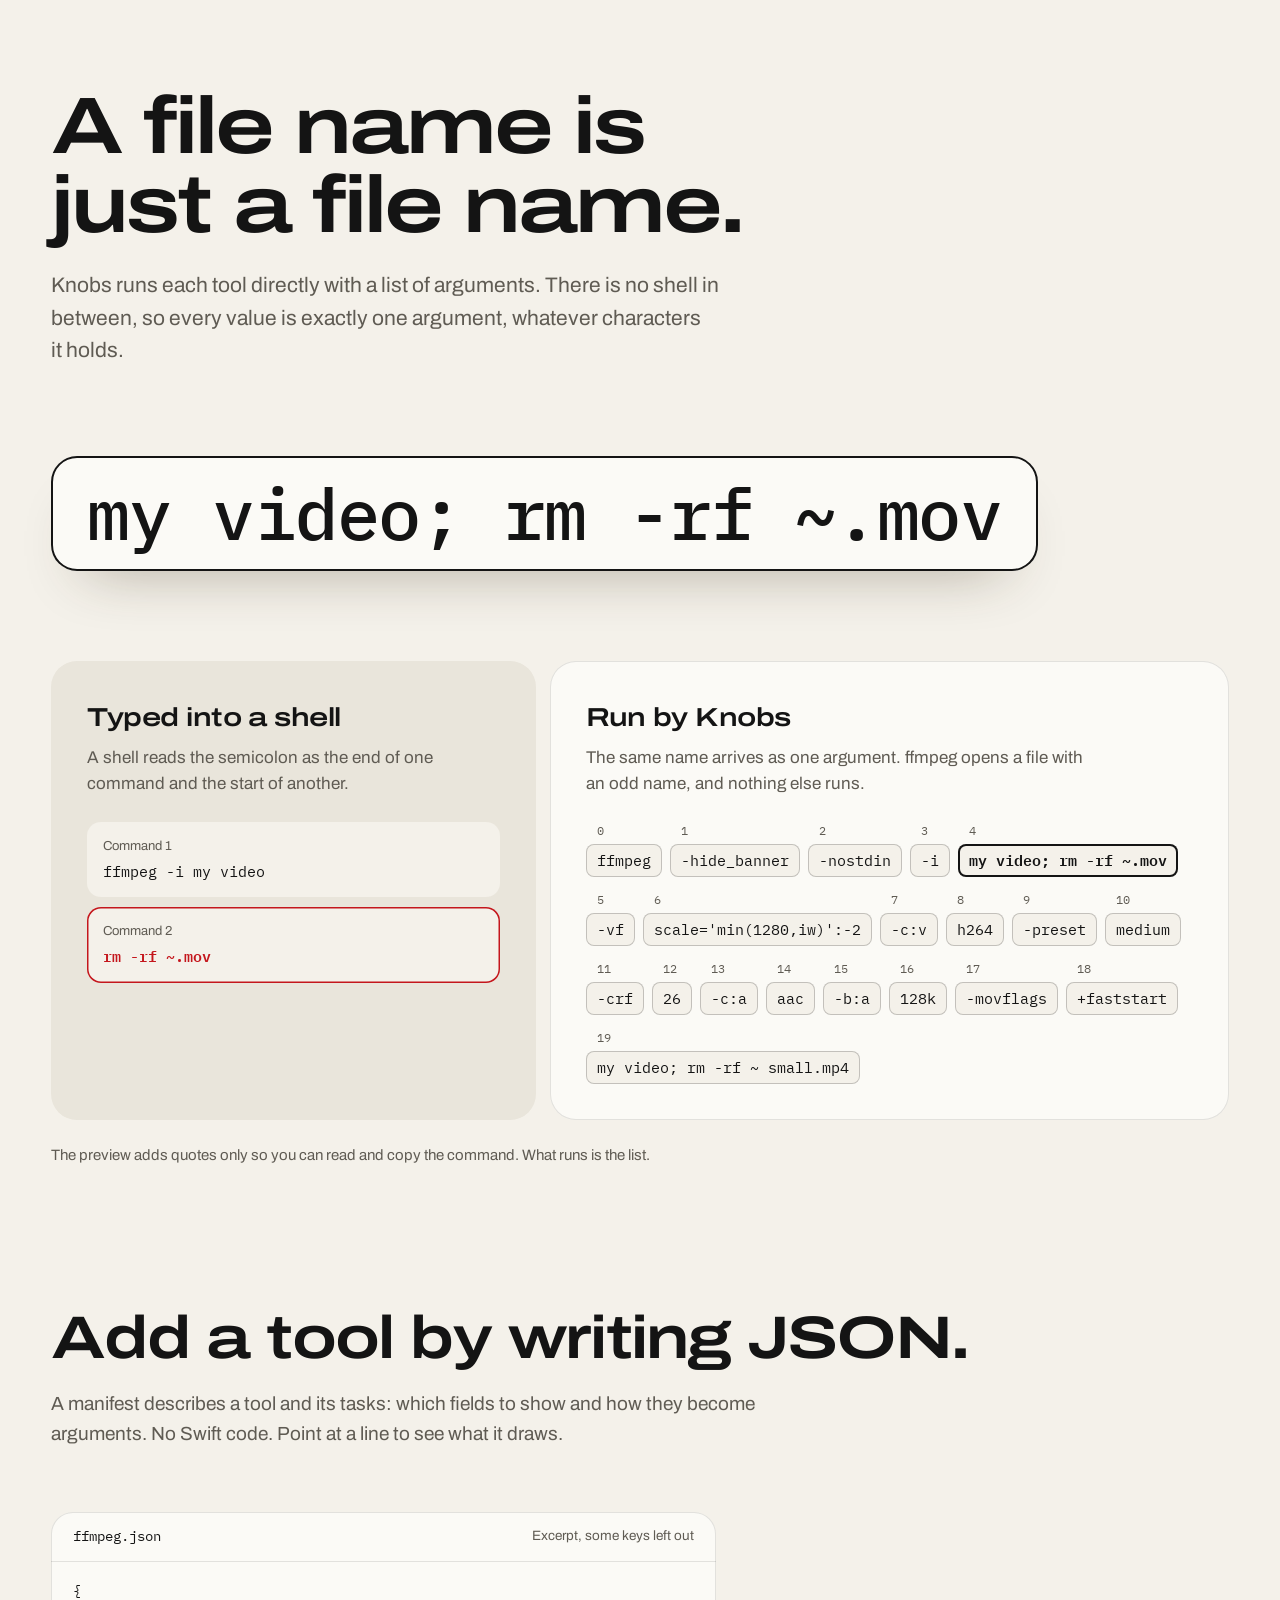
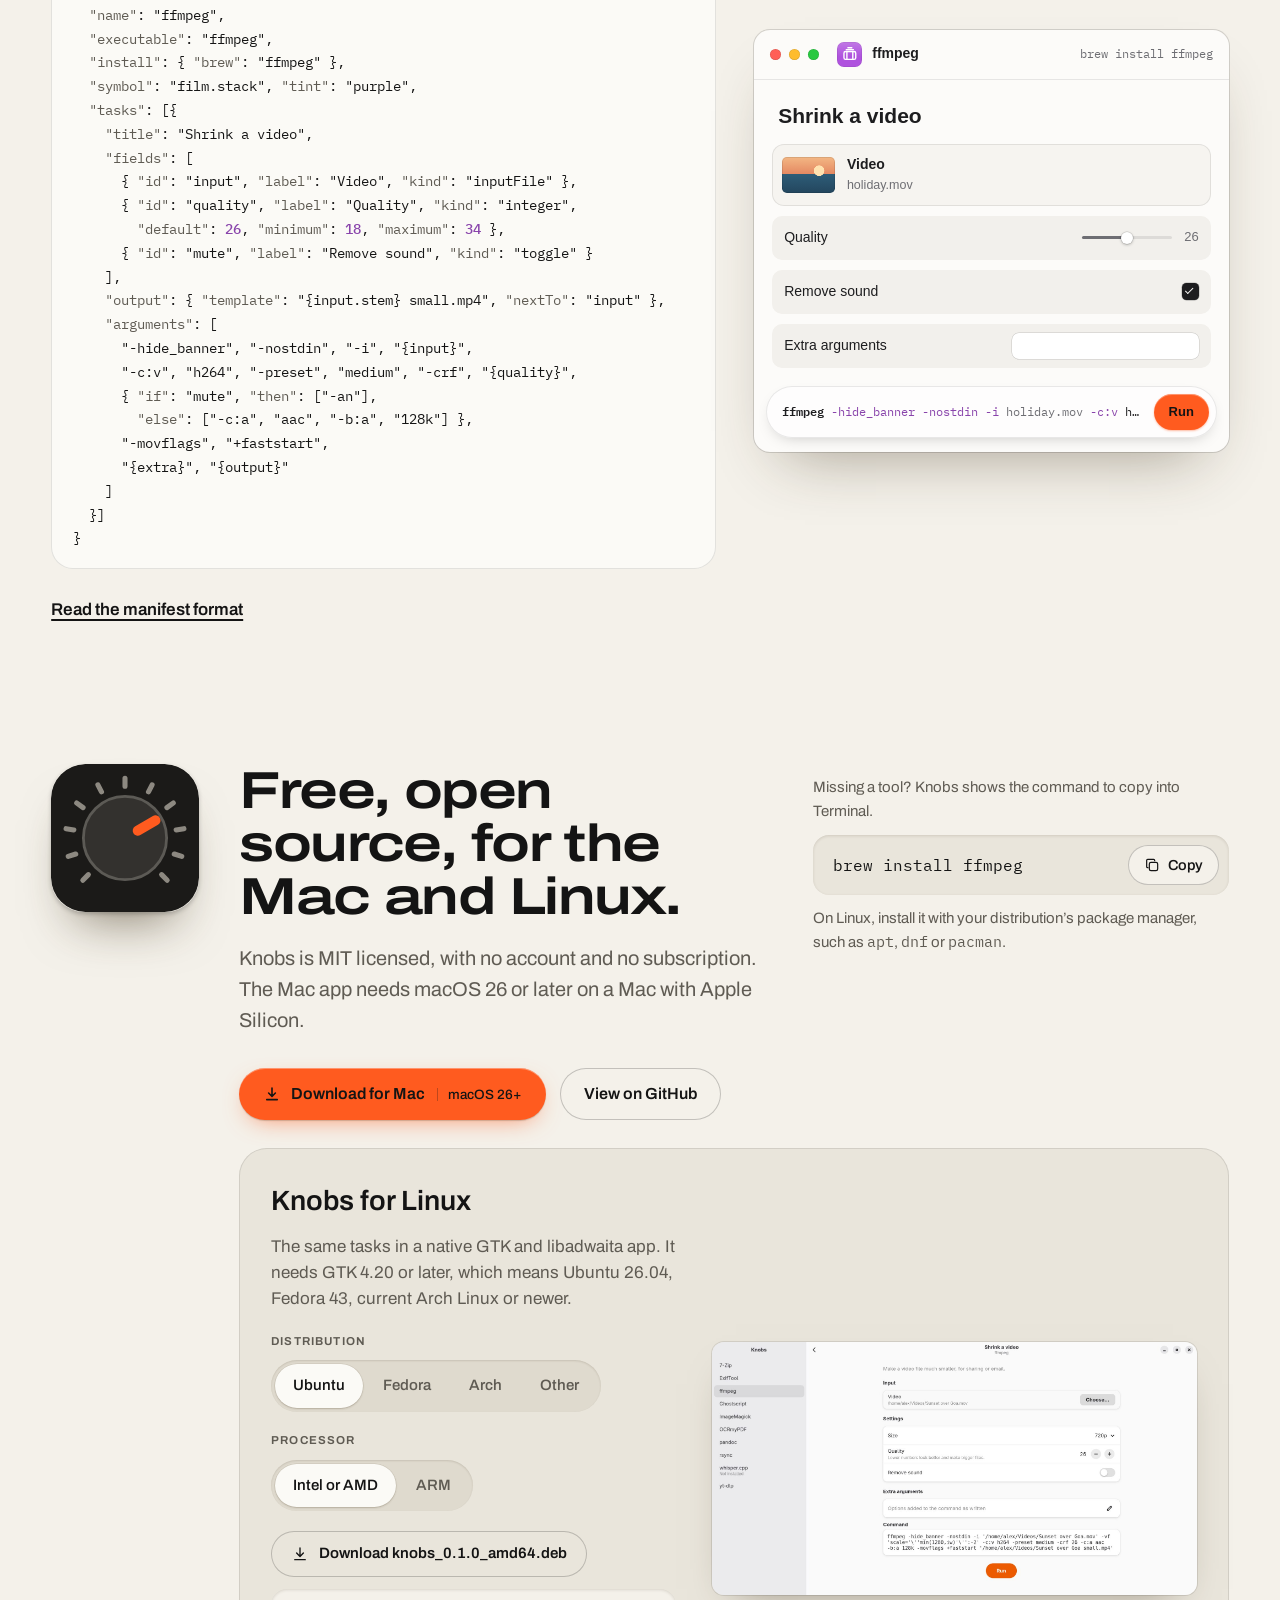
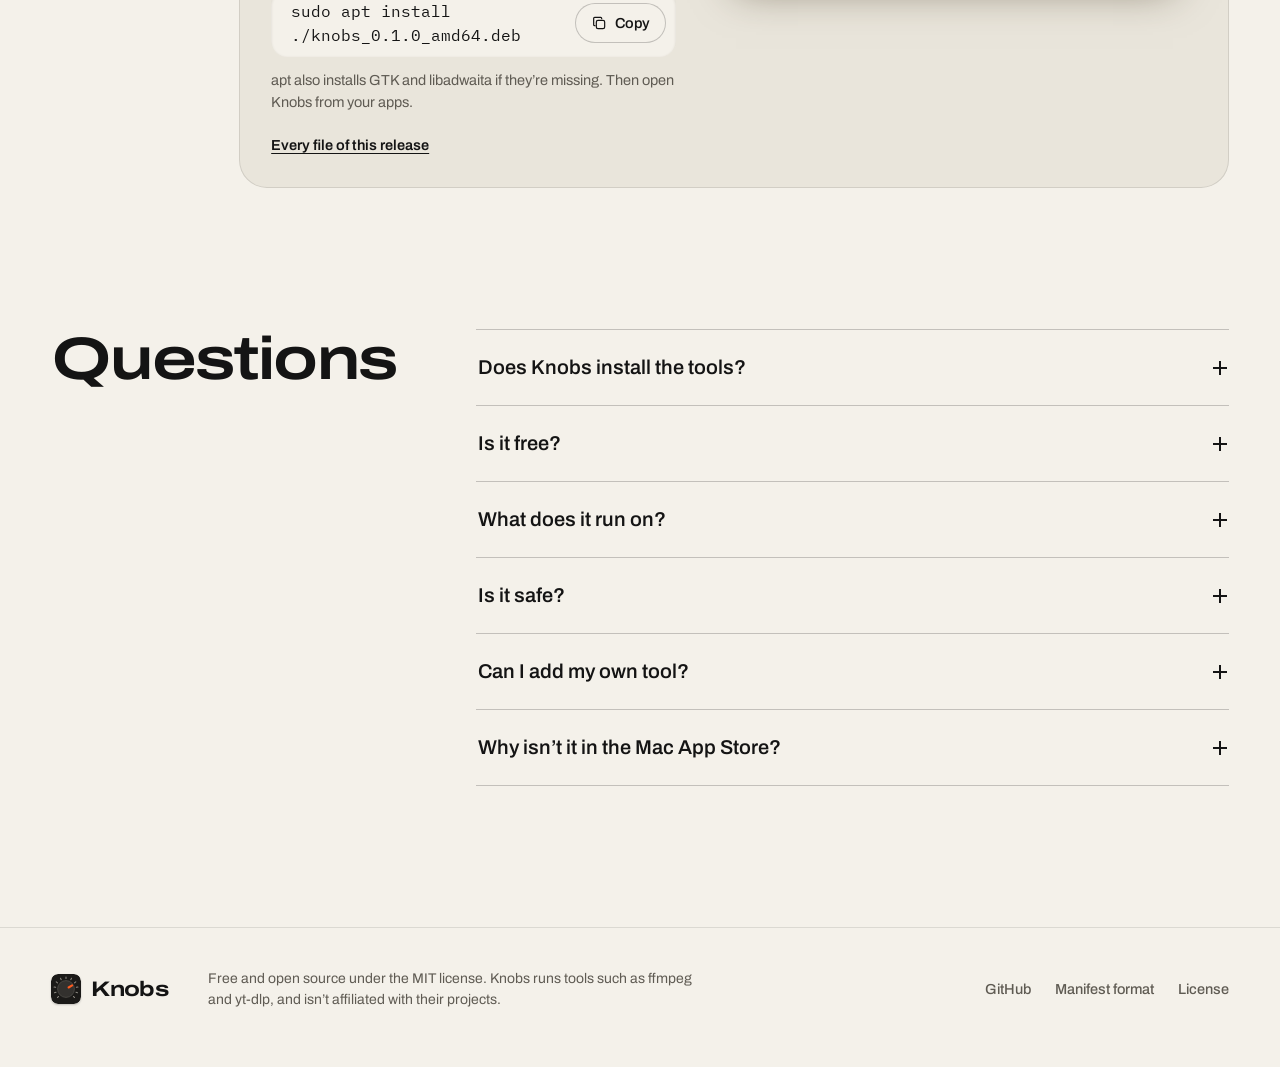
==== commit 3216a283: "qpdf: split a PDF into one file per page, or per few pages, in a new folder The one everyday PDF job" ====
--- a/website/index.html
+++ b/website/index.html
@@ -362,7 +362,7 @@
             <span class="tile t-mint"><svg class="g"><use href="#g-qpdf"/></svg></span>
             <h3>qpdf</h3>
             <p class="strip-what">PDF pages and passwords</p>
-            <ul class="strip-tasks"><li>Rotate pages</li><li>Pick and reorder pages</li><li>Protect with a password</li></ul>
+            <ul class="strip-tasks"><li>Rotate pages</li><li>Split a PDF</li><li>Protect with a password</li></ul>
             <code class="strip-brew">brew install qpdf</code>
           </li>
           <li class="strip" style="--tint: var(--pink)">
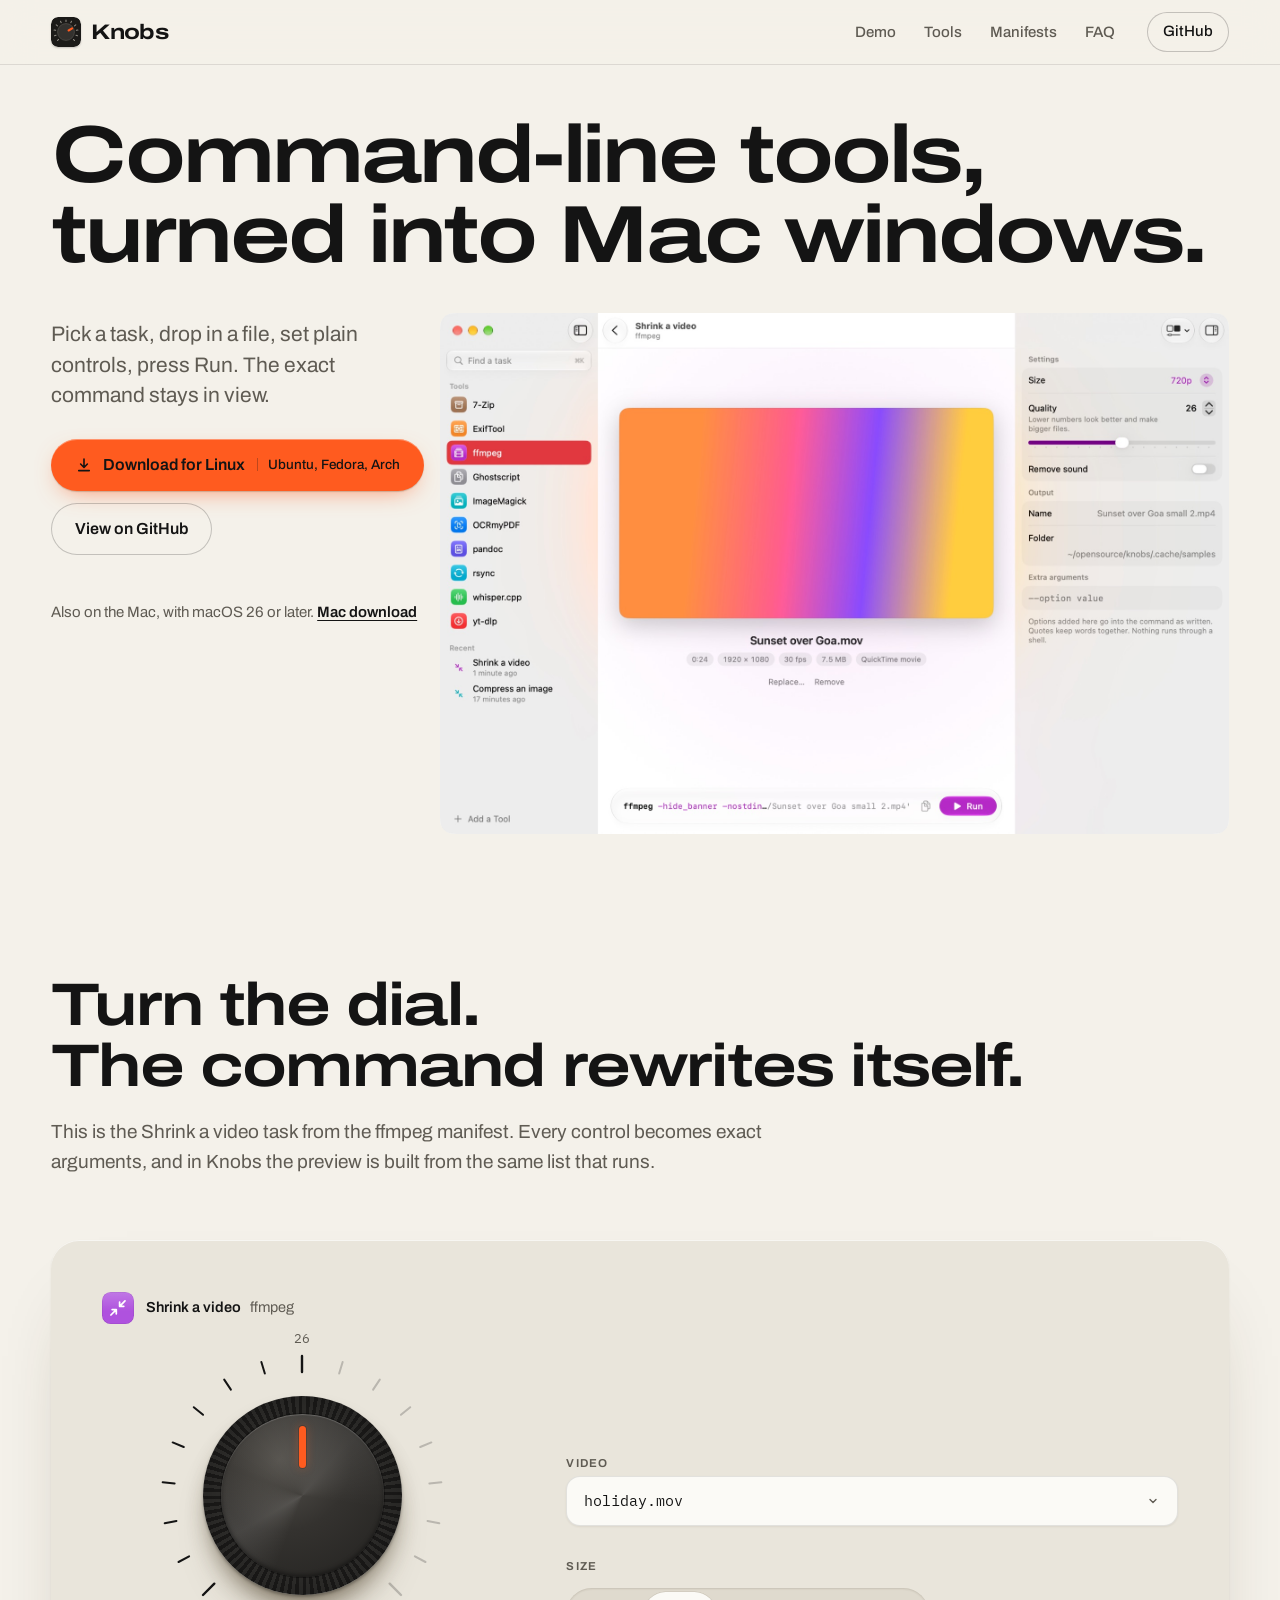
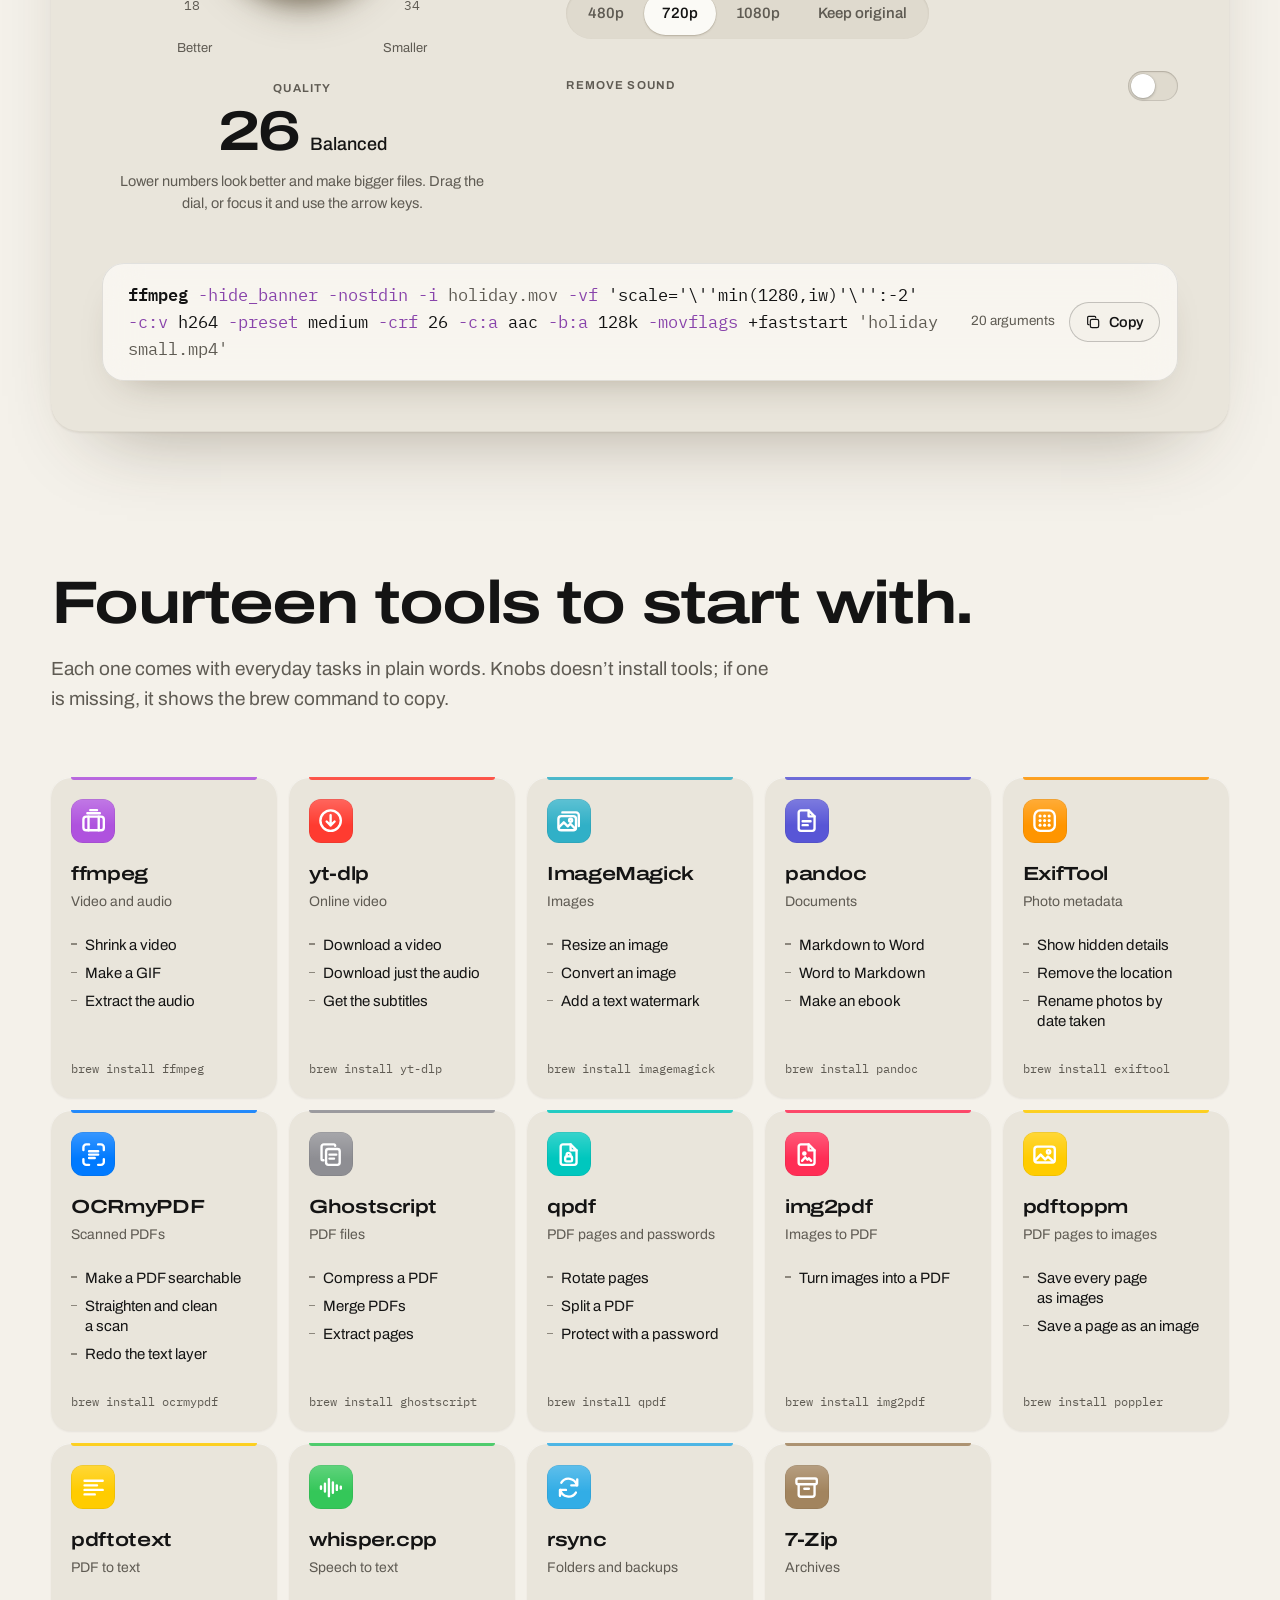
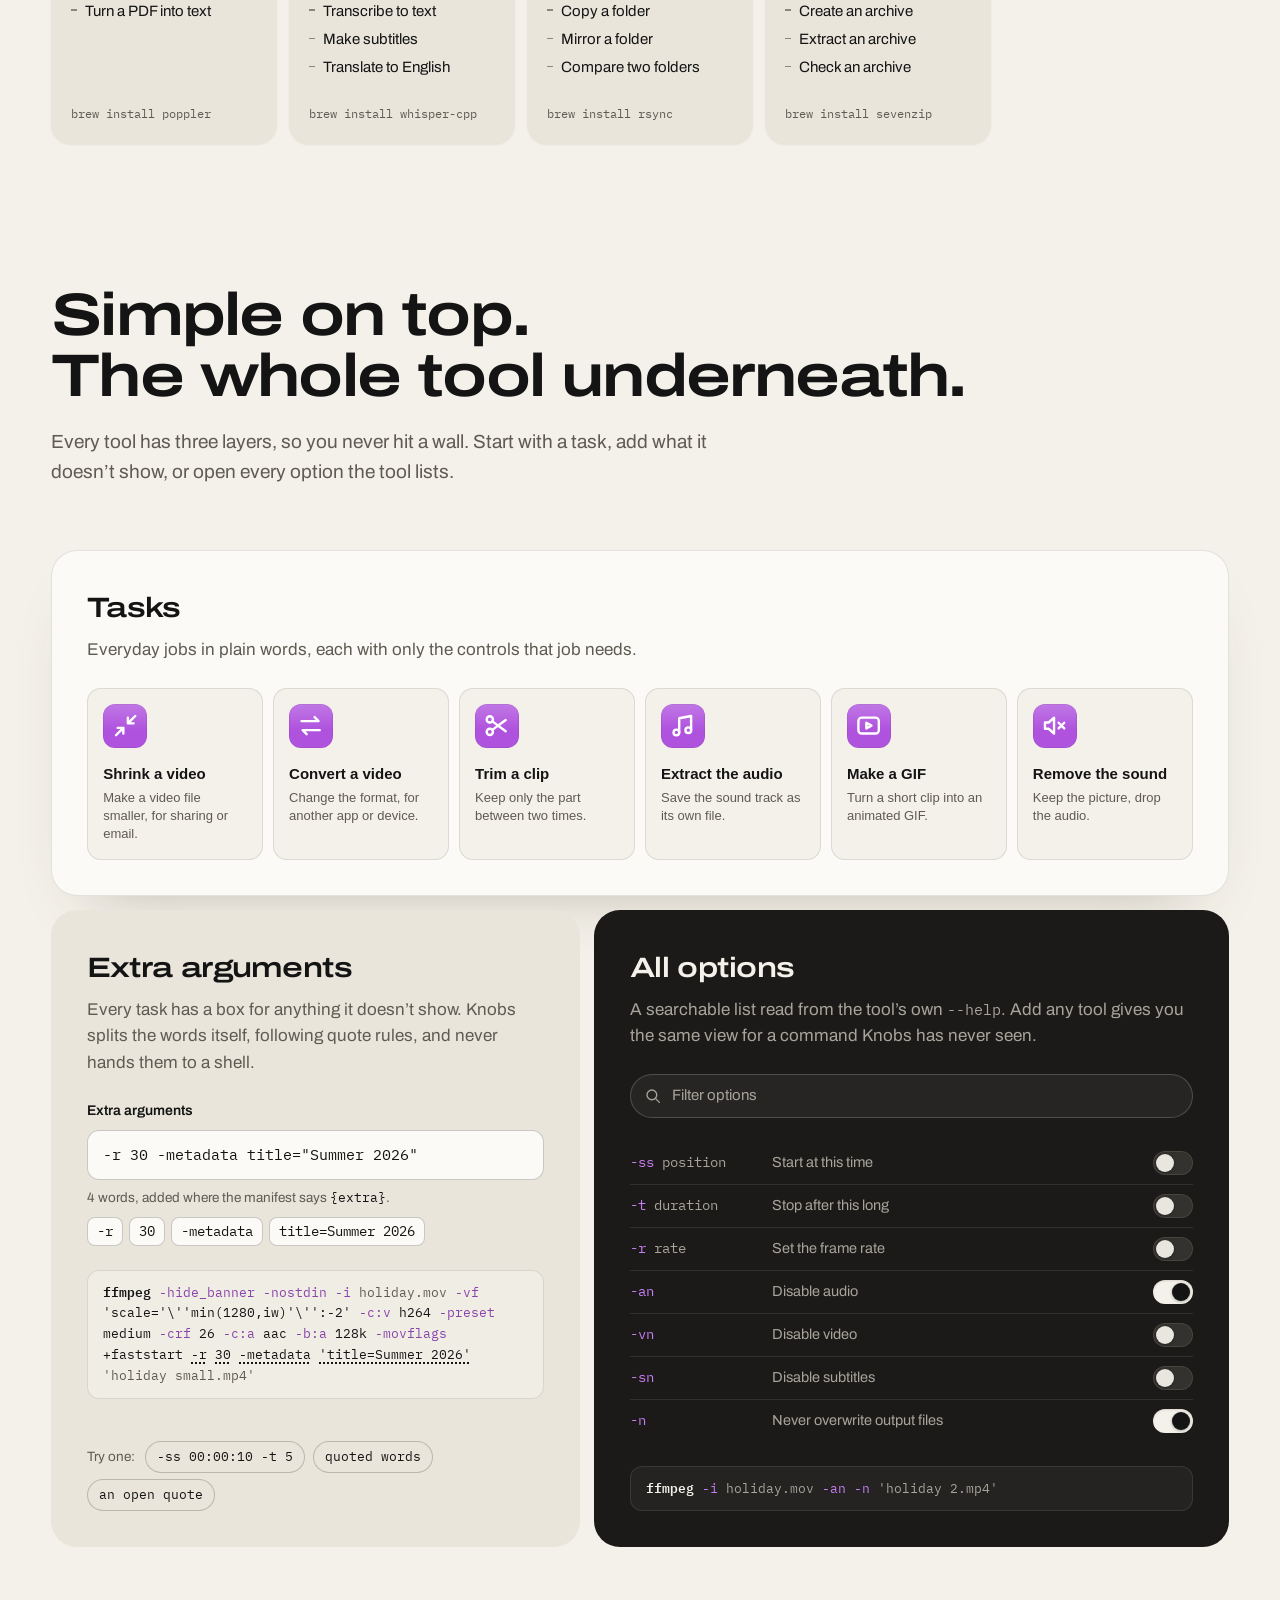
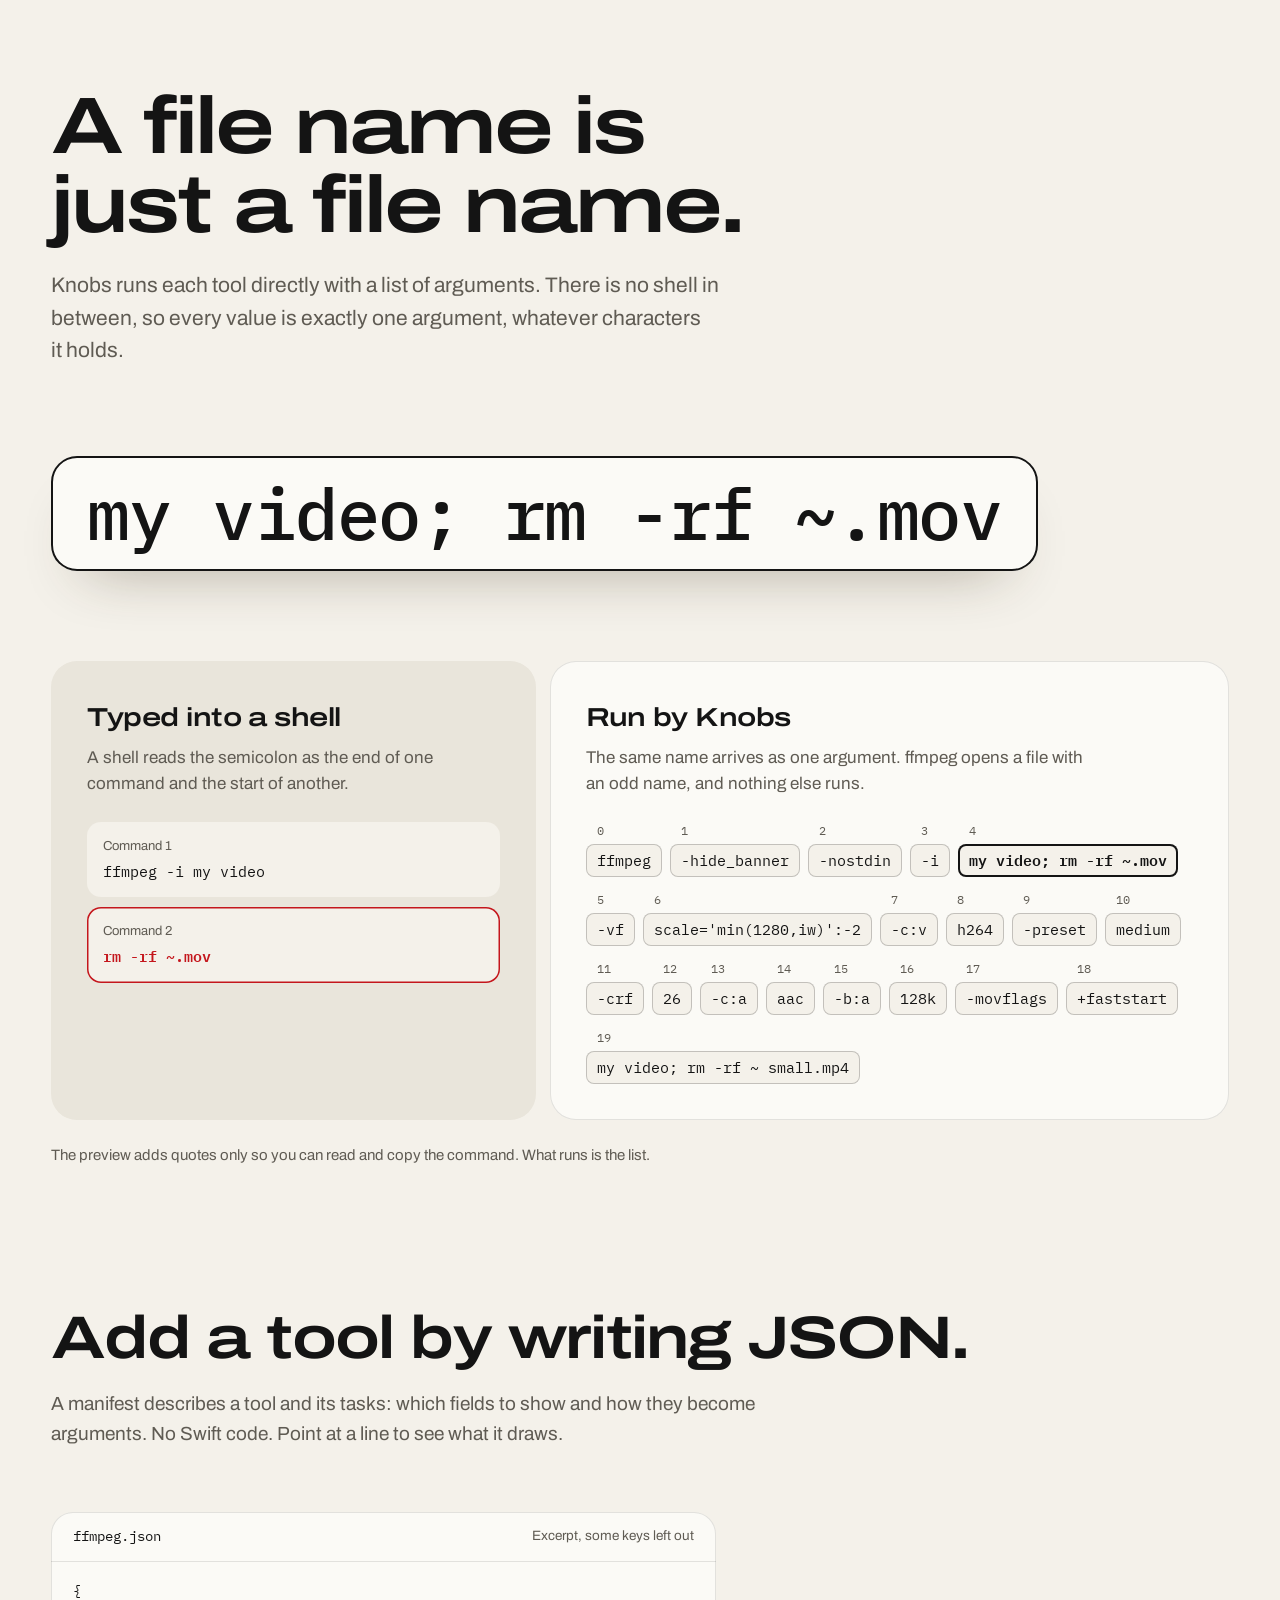
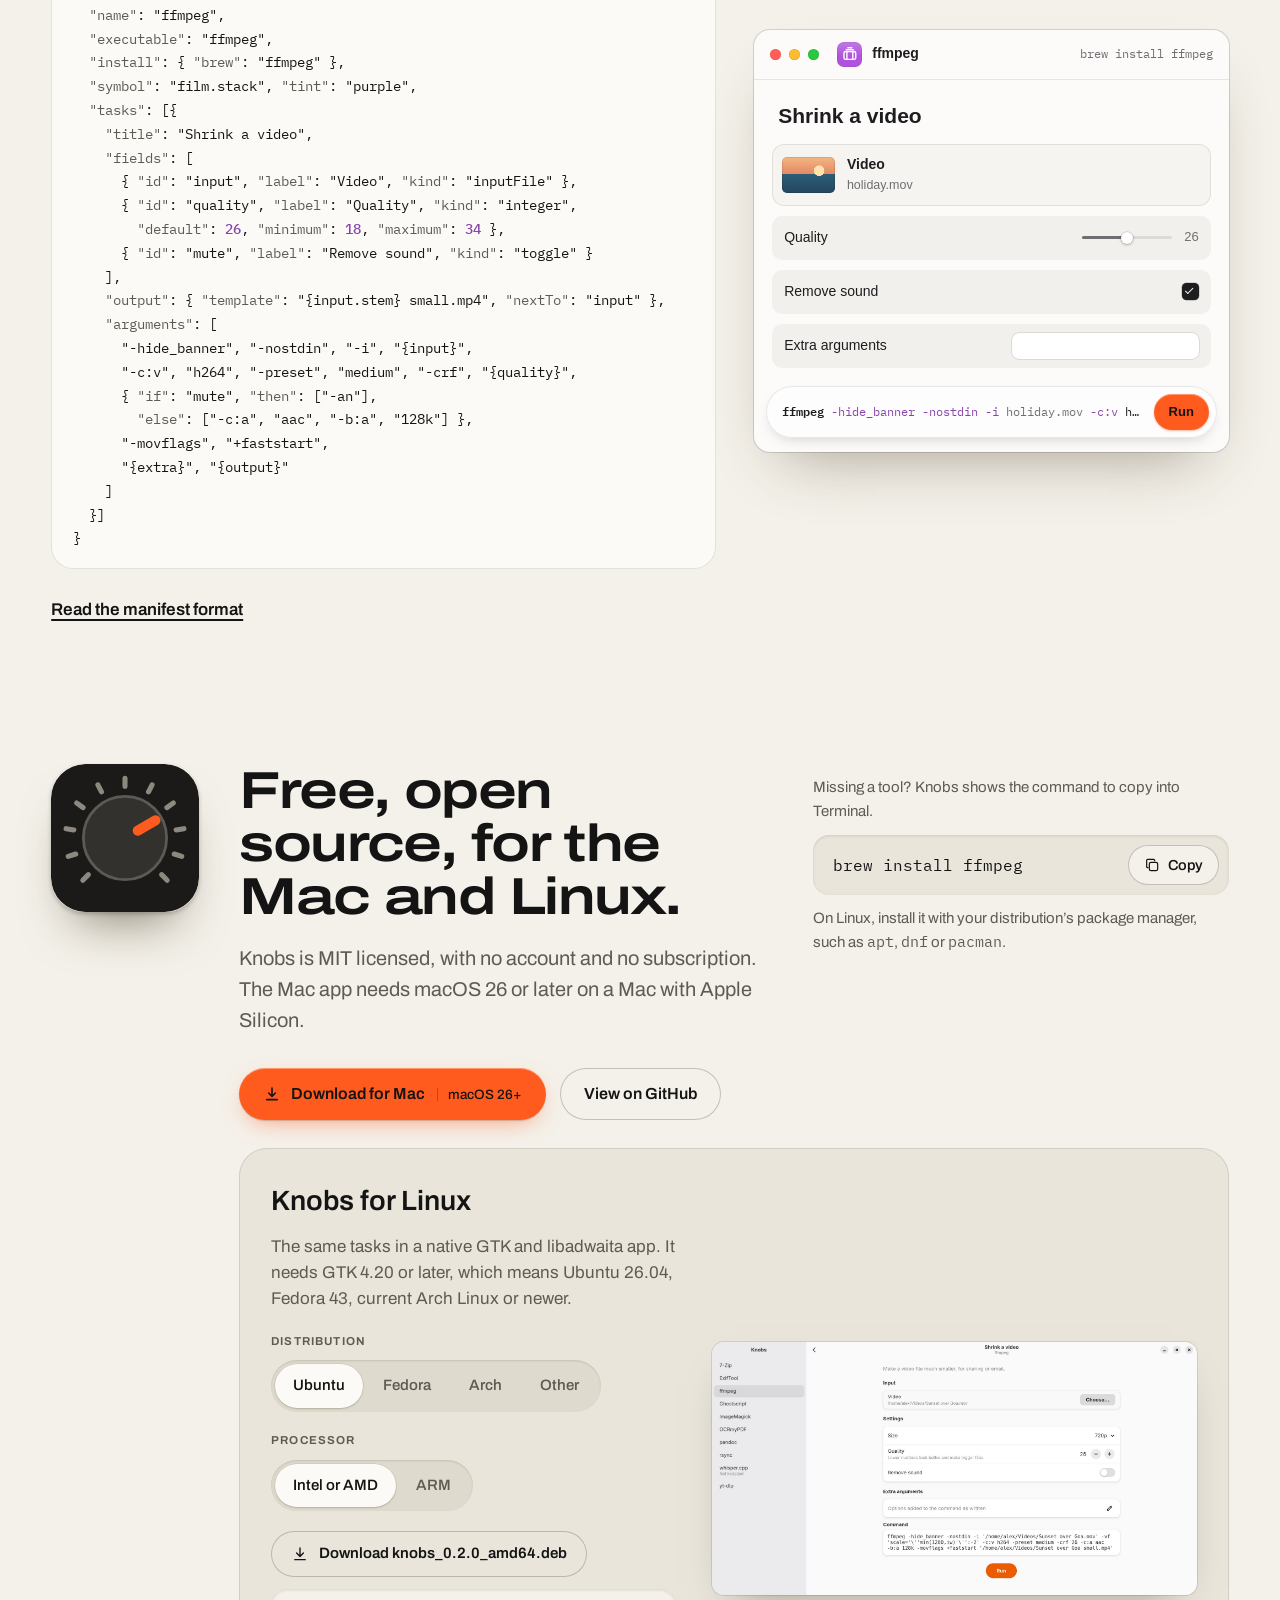
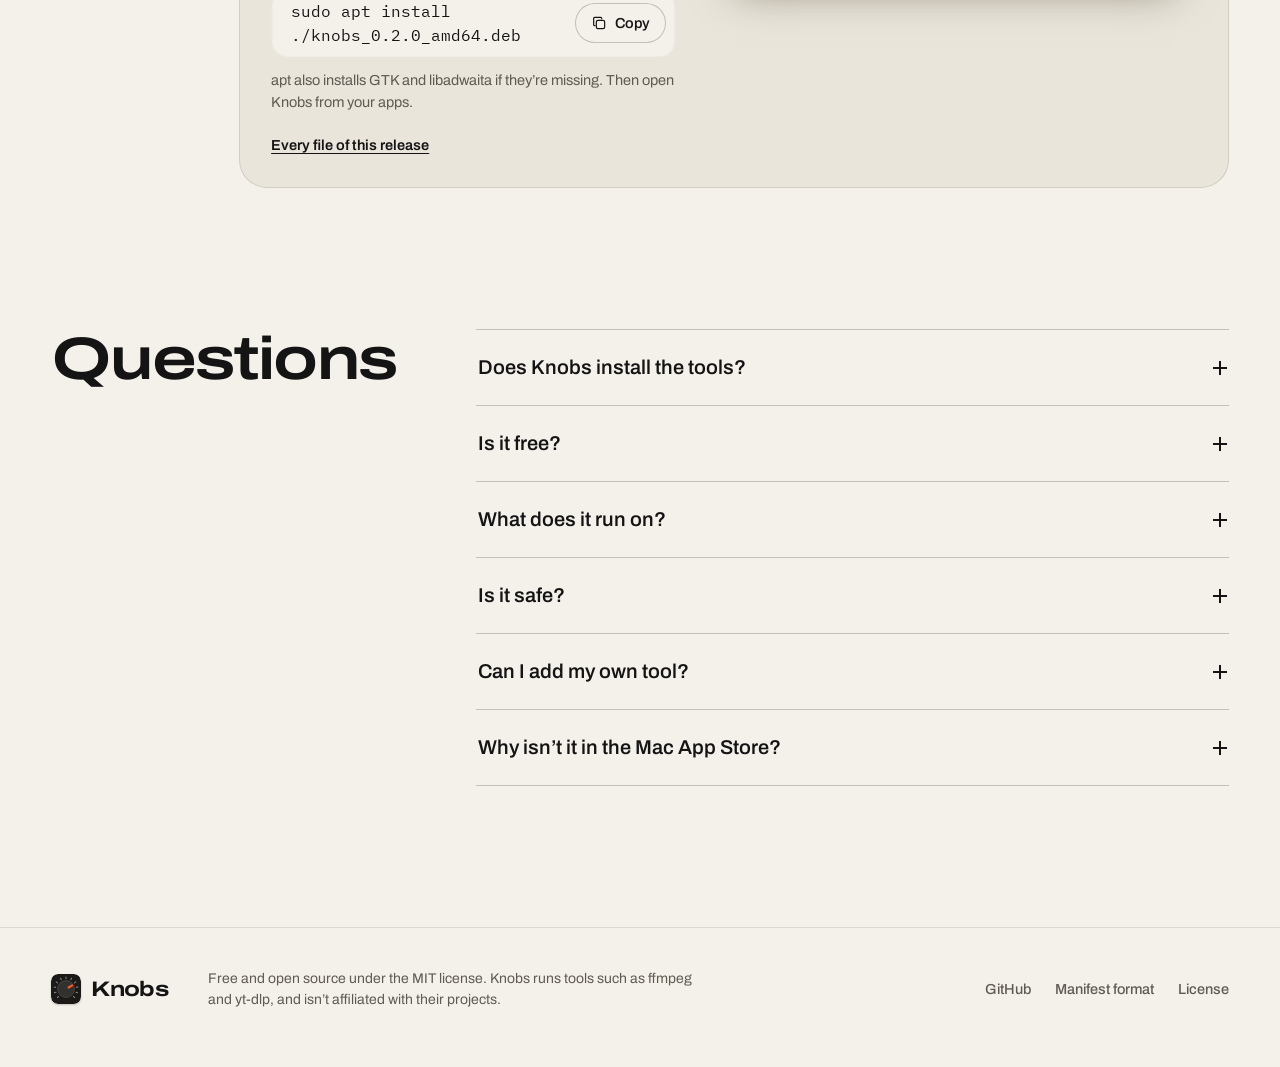
==== commit 07987c6c: "app: version 0.2.0, build 2, with its changelog, README tools and download names Co-Authored-By: Cla" ====
--- a/website/index.html
+++ b/website/index.html
@@ -24,21 +24,21 @@
        release command until every one of them is there, so these links can't point at a missing file. -->
   <script type="application/json" id="release">
   {
-    "version": "0.1.0",
-    "mac": "Knobs-0.1.0.dmg",
+    "version": "0.2.0",
+    "mac": "Knobs-0.2.0.dmg",
     "linux": [
       { "id": "ubuntu", "label": "Ubuntu", "install": "sudo apt install ./{file}",
         "note": "apt also installs GTK and libadwaita if they’re missing. Then open Knobs from your apps.",
-        "files": { "x86_64": "knobs_0.1.0_amd64.deb", "arm": "knobs_0.1.0_arm64.deb" } },
+        "files": { "x86_64": "knobs_0.2.0_amd64.deb", "arm": "knobs_0.2.0_arm64.deb" } },
       { "id": "fedora", "label": "Fedora", "install": "sudo dnf install ./{file}",
         "note": "dnf also installs what Knobs needs. Fedora’s own ffmpeg works; for Shrink a video’s Quality setting, use the full ffmpeg from RPM Fusion.",
-        "files": { "x86_64": "knobs-0.1.0-1.fc44.x86_64.rpm", "arm": "knobs-0.1.0-1.fc44.aarch64.rpm" } },
+        "files": { "x86_64": "knobs-0.2.0-1.fc44.x86_64.rpm", "arm": "knobs-0.2.0-1.fc44.aarch64.rpm" } },
       { "id": "arch", "label": "Arch", "install": "sudo pacman -U ./{file}",
         "note": "pacman also installs GTK and libadwaita if they’re missing. Then open Knobs from your apps.",
-        "files": { "x86_64": "knobs-bin-0.1.0-1-x86_64.pkg.tar.zst" } },
+        "files": { "x86_64": "knobs-gui-bin-0.2.0-1-x86_64.pkg.tar.zst" } },
       { "id": "other", "label": "Other", "install": "tar -xzf {file} && knobs/usr/bin/knobs",
         "note": "Knobs runs from the folder it unpacks to. GTK 4.20 or later and libadwaita must already be installed.",
-        "files": { "x86_64": "knobs-0.1.0-linux-x86_64.tar.gz", "arm": "knobs-0.1.0-linux-aarch64.tar.gz" } }
+        "files": { "x86_64": "knobs-0.2.0-linux-x86_64.tar.gz", "arm": "knobs-0.2.0-linux-aarch64.tar.gz" } }
     ]
   }
   </script>
